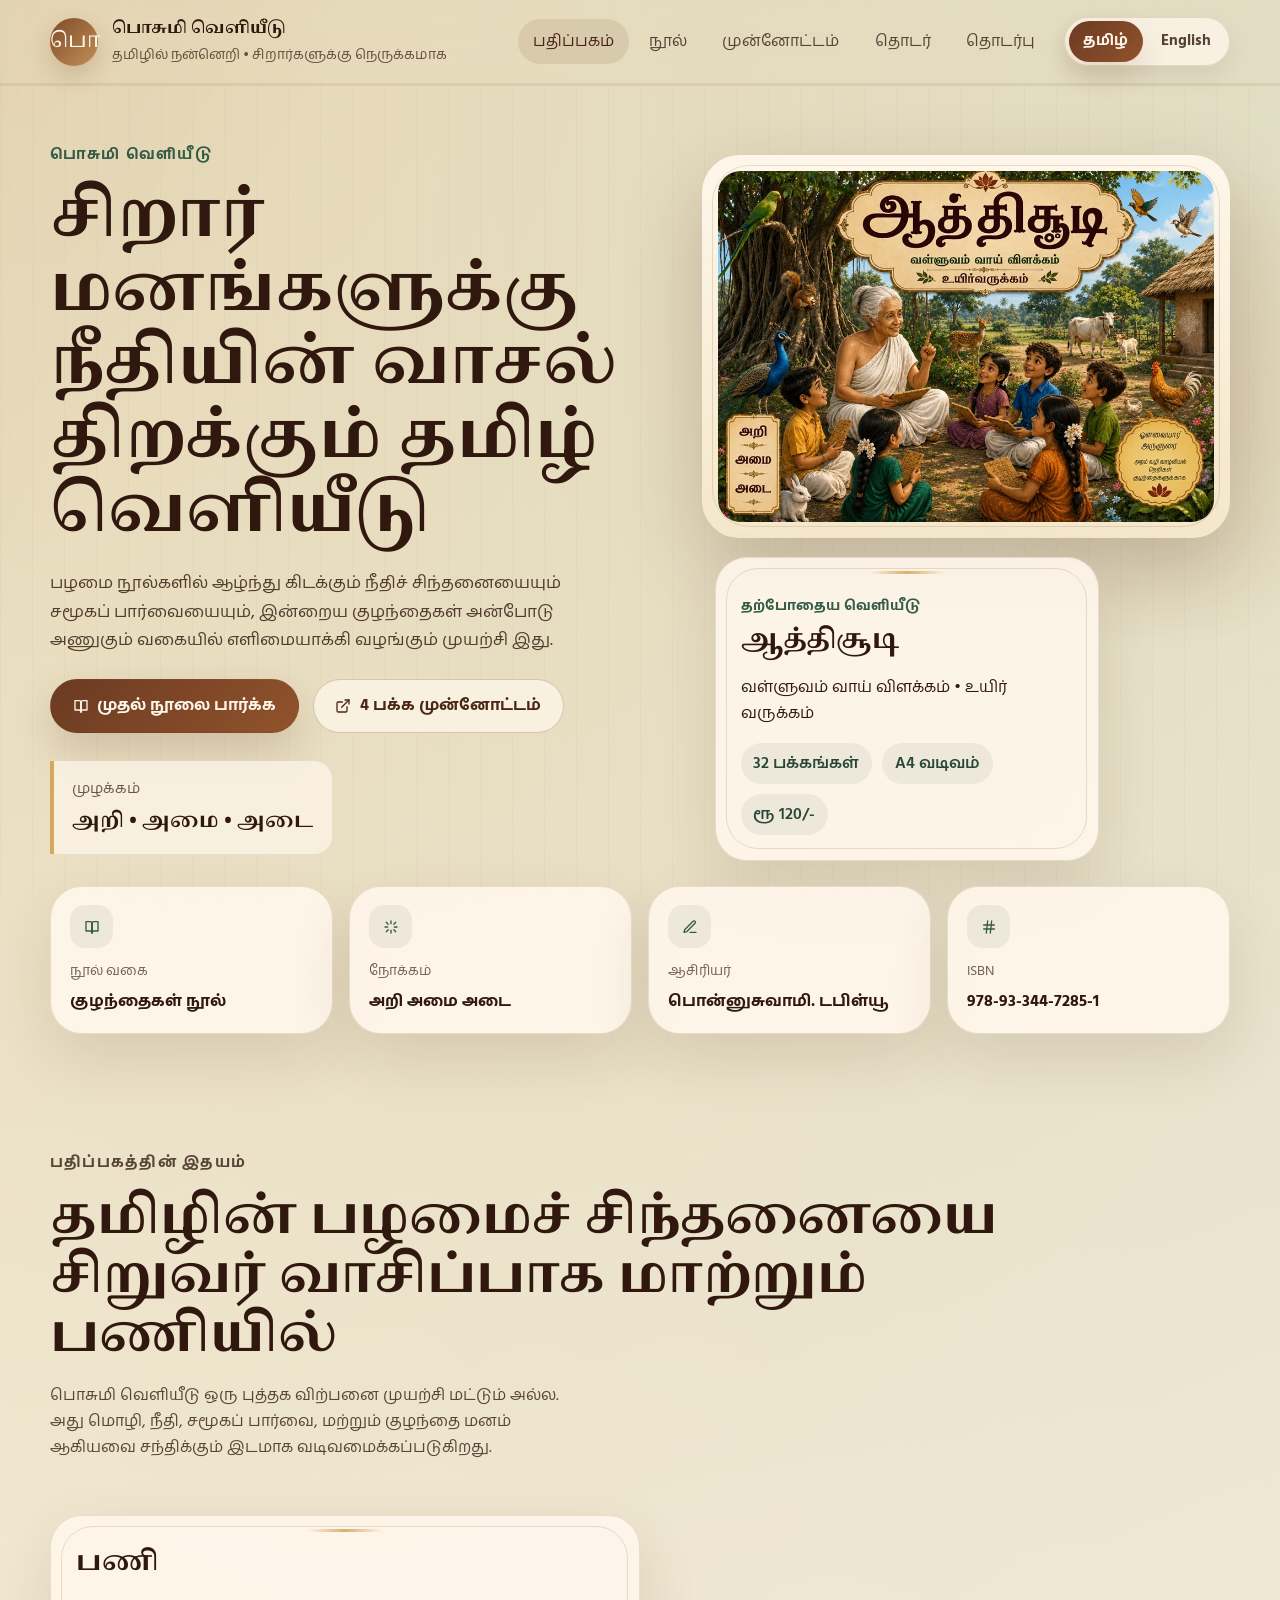
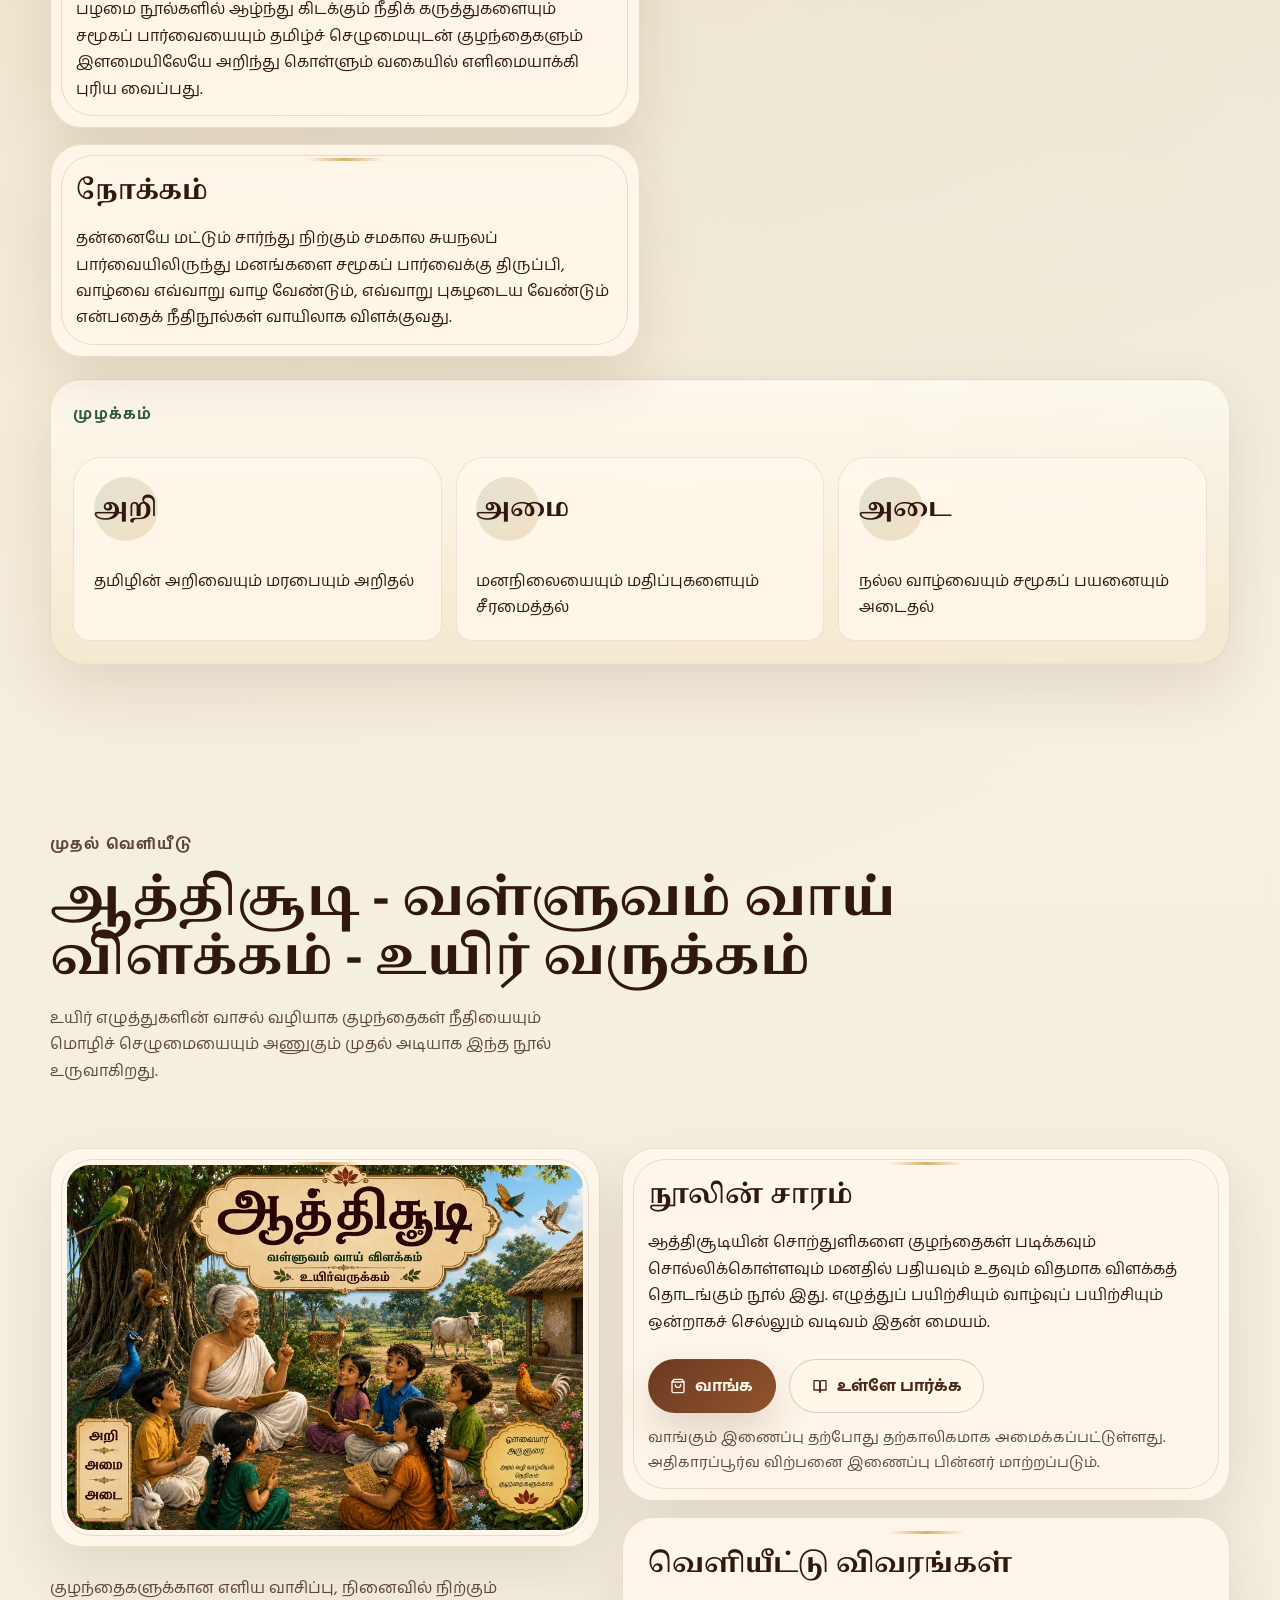
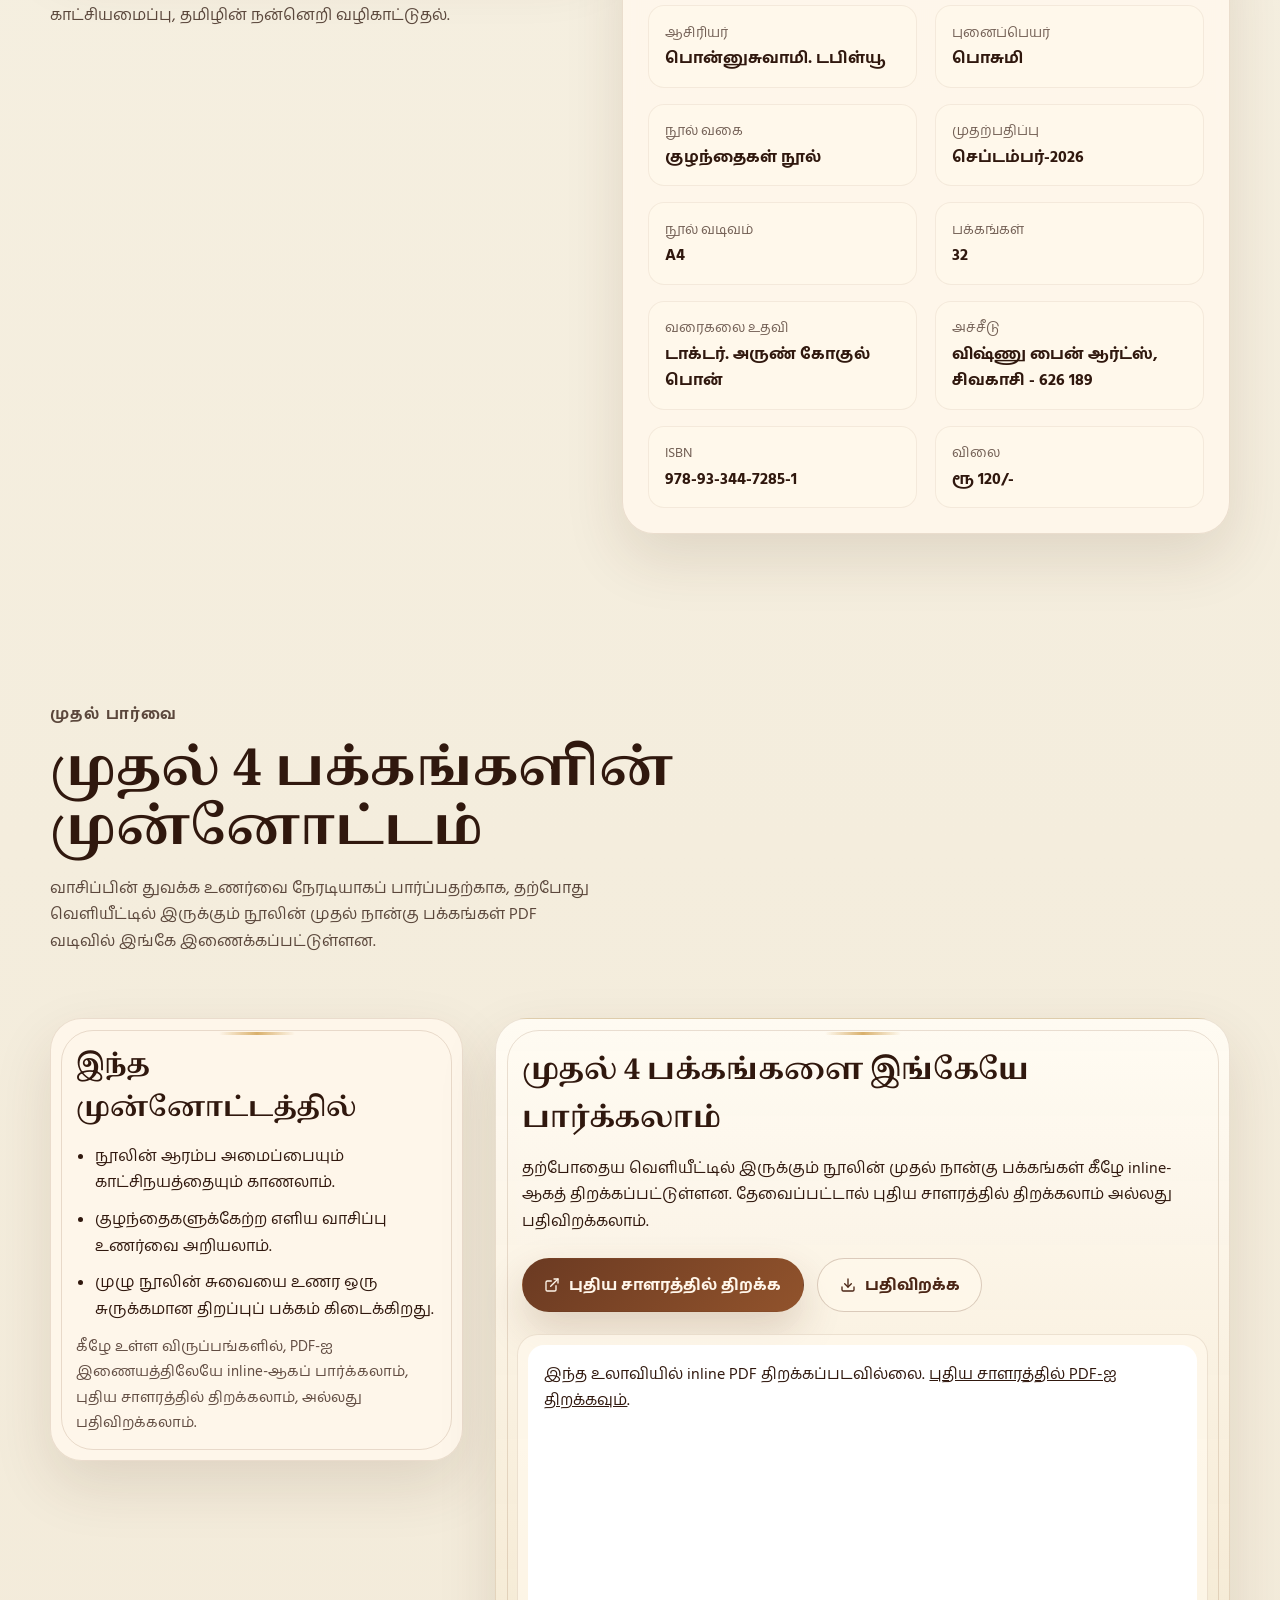
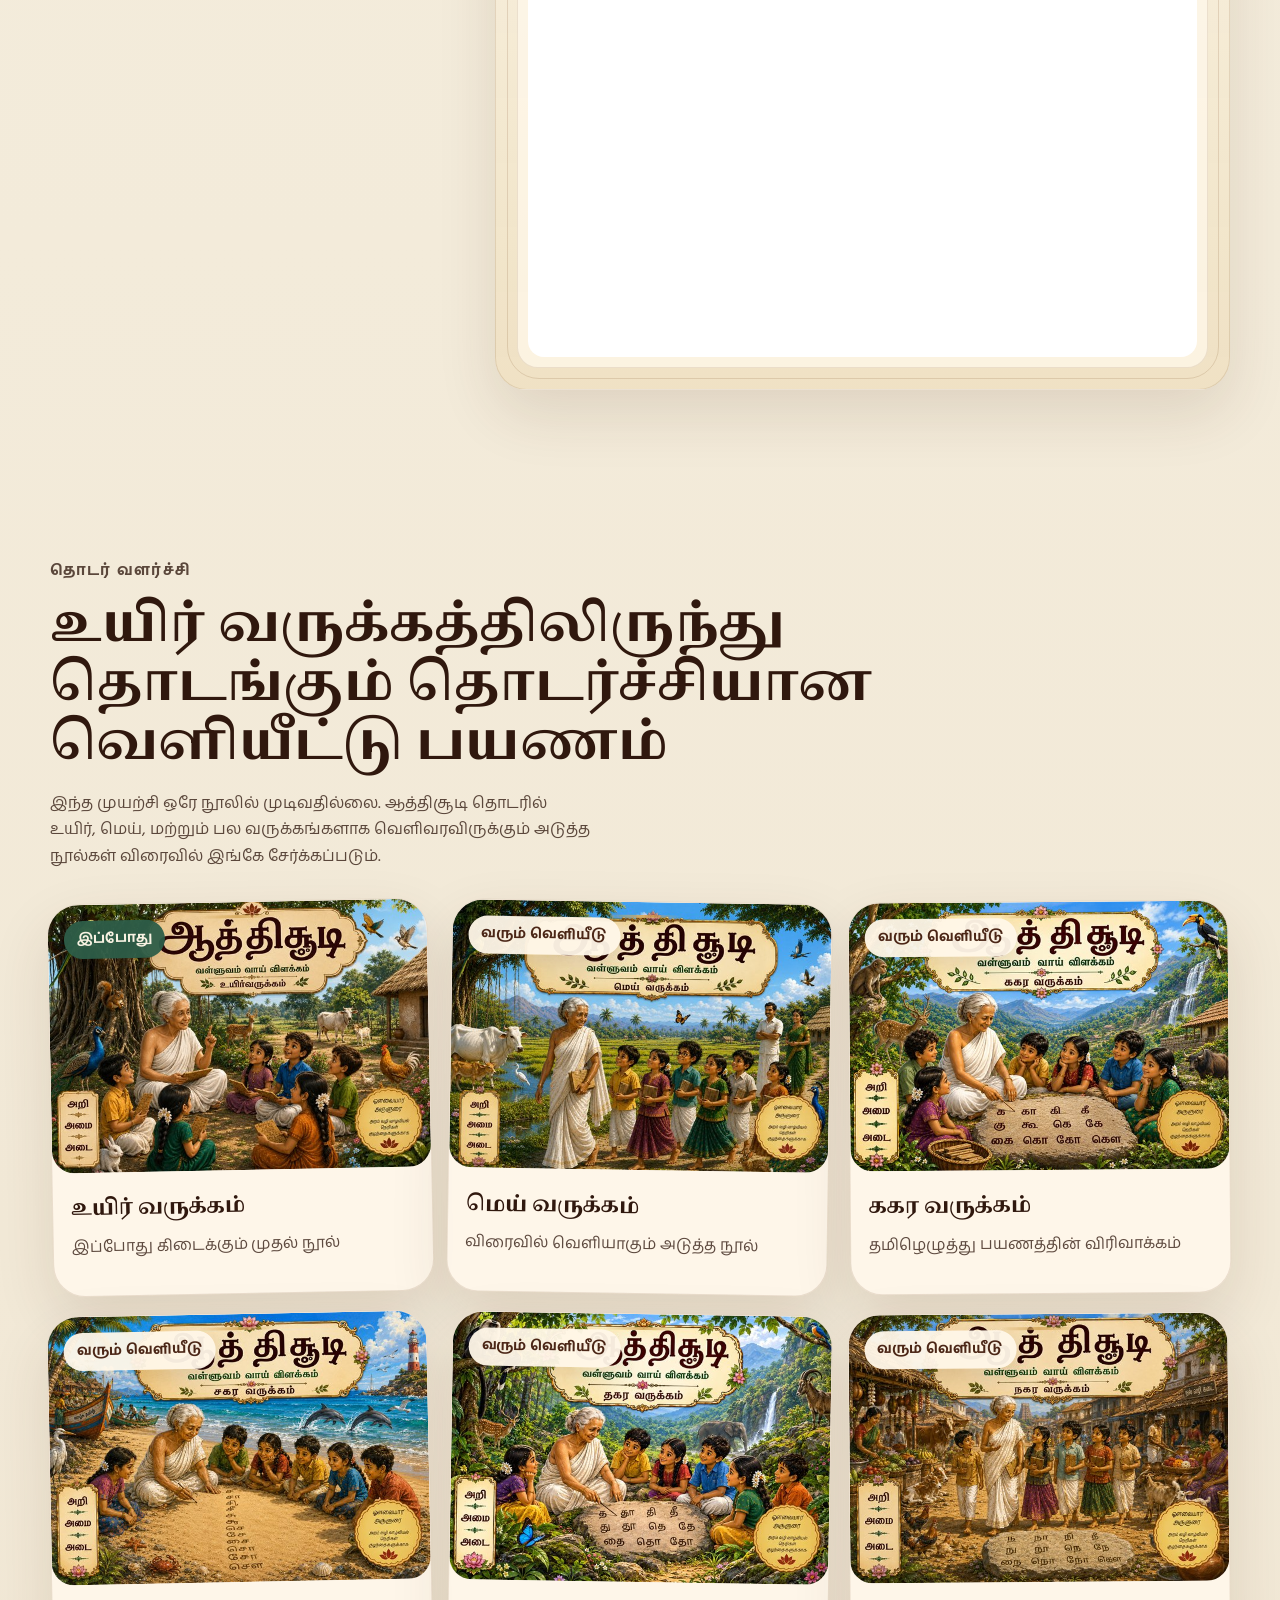
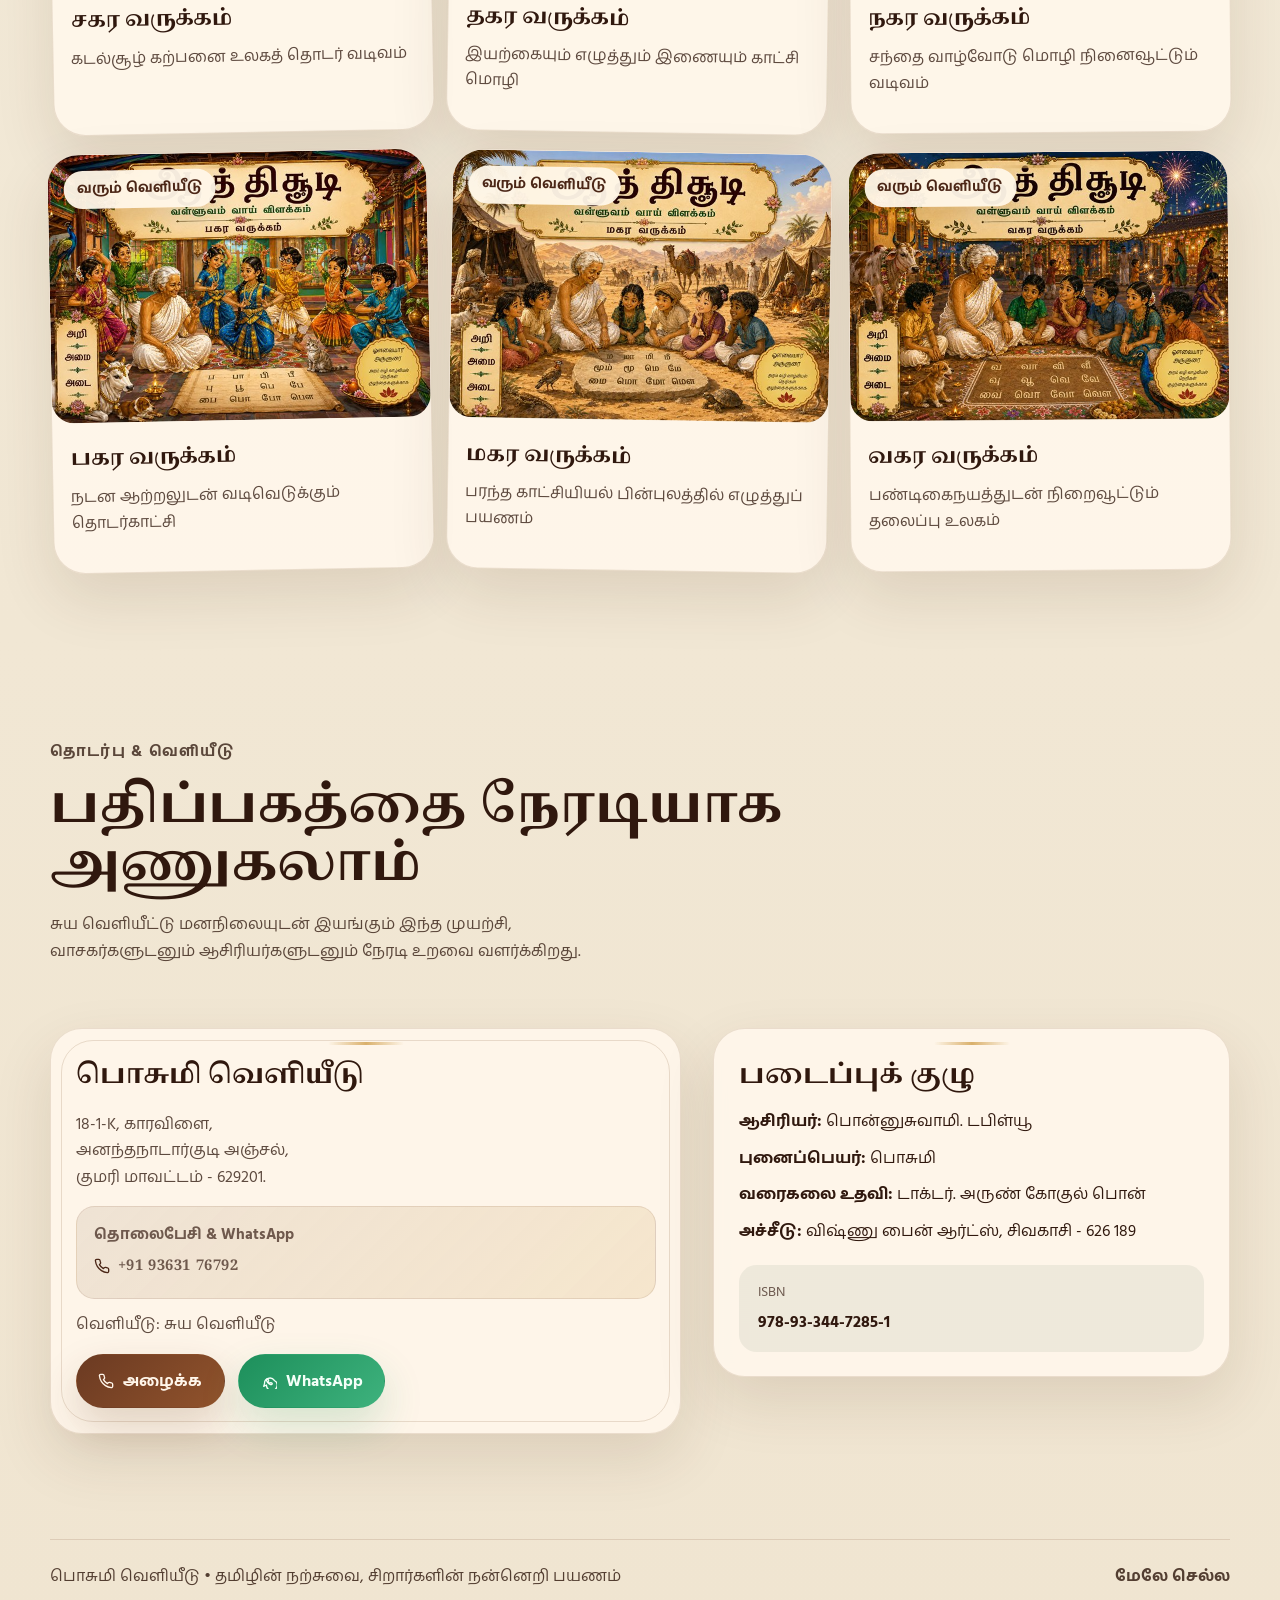
==== index.html @ c40f5d19 "Initial version" ====
<!doctype html>
<html lang="ta">
<head>
  <meta charset="utf-8">
  <meta name="viewport" content="width=device-width, initial-scale=1">
  <title>பொசுமி வெளியீடு | ஆத்திசூடி - வள்ளுவம் வாய் விளக்கம் - உயிர் வருக்கம்</title>
  <meta name="description" content="பொசுமி வெளியீட்டின் முதல் வெளியீடான ஆத்திசூடி - வள்ளுவம் வாய் விளக்கம் - உயிர் வருக்கத்தை அறிமுகப்படுத்தும் தமிழ் இணையத் தளம். குழந்தைகளுக்கான நீதிச் சிந்தனை, முன்னோட்ட PDF, மற்றும் வரவிருக்கும் தொடர்தலைப்புகள் இங்கே." />
  <meta name="keywords" content="பொசுமி வெளியீடு, Posumi Veliyeedu, ஆத்திசூடி, Aathichudi, தமிழ் புத்தகம், குழந்தைகள் நூல், உயிர் வருக்கம், வள்ளுவம் வாய் விளக்கம்" />
  <meta name="author" content="Posumi Veliyeedu" />
  <meta name="robots" content="index, follow, max-image-preview:large, max-snippet:-1, max-video-preview:-1" />
  <meta name="theme-color" content="#6b3a22" />
  <meta name="format-detection" content="telephone=no" />
  <link rel="canonical" href="https://posumiveliyeedu.com/" />
  <link rel="alternate" hreflang="ta-IN" href="https://posumiveliyeedu.com/" />
  <link rel="alternate" hreflang="en-IN" href="https://posumiveliyeedu.com/en.html" />
  <link rel="alternate" hreflang="x-default" href="https://posumiveliyeedu.com/" />
  <link rel="preconnect" href="https://fonts.googleapis.com">
  <link rel="preconnect" href="https://fonts.gstatic.com" crossorigin>
  <link href="https://fonts.googleapis.com/css2?family=Hind+Madurai:wght@400;500;600;700&family=Noto+Serif+Tamil:wght@500;600;700&display=swap" rel="stylesheet">
  <link rel="icon" type="image/png" sizes="256x256" href="assets/generated/favicon.png">
  <link rel="apple-touch-icon" href="assets/generated/favicon.png">
  <link rel="manifest" href="manifest.webmanifest">
  <meta property="og:locale" content="ta_IN">
  <meta property="og:type" content="website">
  <meta property="og:site_name" content="பொசுமி வெளியீடு">
  <meta property="og:locale:alternate" content="en_IN">
  <meta property="og:title" content="பொசுமி வெளியீடு | ஆத்திசூடி - வள்ளுவம் வாய் விளக்கம் - உயிர் வருக்கம்">
  <meta property="og:description" content="சிறார் மனங்களுக்கு நீதியின் வாசல் திறக்கும் தமிழ் வெளியீடு. முதல் வெளியீடு: ஆத்திசூடி - வள்ளுவம் வாய் விளக்கம் - உயிர் வருக்கம்.">
  <meta property="og:url" content="https://posumiveliyeedu.com/">
  <meta property="og:image" content="https://posumiveliyeedu.com/assets/generated/social-card.jpg">
  <meta property="og:image:type" content="image/jpeg">
  <meta property="og:image:width" content="1200">
  <meta property="og:image:height" content="630">
  <meta property="og:image:alt" content="ஆத்திசூடி வள்ளுவம் வாய் விளக்கம் உயிர் வருக்கம் அட்டைப்படம்">
  <meta name="twitter:card" content="summary_large_image">
  <meta name="twitter:title" content="பொசுமி வெளியீடு | ஆத்திசூடி - வள்ளுவம் வாய் விளக்கம் - உயிர் வருக்கம்">
  <meta name="twitter:description" content="பொசுமி வெளியீட்டின் முதல் வெளியீடு, முன்னோட்ட PDF, மற்றும் வரவிருக்கும் தொடர்தலைப்புகள்.">
  <meta name="twitter:image" content="https://posumiveliyeedu.com/assets/generated/social-card.jpg">
  <meta name="twitter:image:alt" content="ஆத்திசூடி வள்ளுவம் வாய் விளக்கம் உயிர் வருக்கம் அட்டைப்படம்">
  <script type="application/ld+json">
    {
      "@context": "https://schema.org",
      "@graph": [
        {
          "@type": "WebSite",
          "@id": "https://posumiveliyeedu.com/#website",
          "url": "https://posumiveliyeedu.com/",
          "name": "பொசுமி வெளியீடு",
          "alternateName": "Posumi Veliyeedu",
          "inLanguage": "ta-IN",
          "description": "சிறார் மனங்களுக்கு நீதியின் வாசல் திறக்கும் தமிழ் வெளியீடு."
        },
        {
          "@type": "Organization",
          "@id": "https://posumiveliyeedu.com/#org",
          "name": "பொசுமி வெளியீடு",
          "alternateName": "Posumi Veliyeedu",
          "url": "https://posumiveliyeedu.com/",
          "logo": "https://posumiveliyeedu.com/assets/generated/favicon.png",
          "slogan": "அறி அமை அடை",
          "description": "பழமை நூல்களின் நீதிச் சிந்தனையையும் சமூகப் பார்வையையும் குழந்தைகளுக்கு எளிமையாகவும் அழகாகவும் கொண்டு சேர்க்கும் சுய வெளியீட்டு பதிப்பகம்.",
          "telephone": "+91-9363176792",
          "address": {
            "@type": "PostalAddress",
            "streetAddress": "18-1-K, காரவிளை, அனந்தநாடார்குடி அஞ்சல்",
            "addressLocality": "குமரி மாவட்டம்",
            "postalCode": "629201",
            "addressCountry": "IN"
          },
          "contactPoint": {
            "@type": "ContactPoint",
            "contactType": "customer support",
            "telephone": "+91-9363176792",
            "areaServed": "IN",
            "availableLanguage": ["ta", "en"]
          }
        },
        {
          "@type": "Book",
          "@id": "https://posumiveliyeedu.com/#book-aathichudi-uyir",
          "url": "https://posumiveliyeedu.com/#featured",
          "name": "ஆத்திசூடி - வள்ளுவம் வாய் விளக்கம் - உயிர் வருக்கம்",
          "alternateName": "Aathichudi - Valluvam Vai Vilakkam - Uyir Varukkam",
          "inLanguage": "ta-IN",
          "genre": "Children's literature",
          "bookFormat": "https://schema.org/Paperback",
          "numberOfPages": 32,
          "isbn": "978-93-344-7285-1",
          "datePublished": "2026-09",
          "isAccessibleForFree": false,
          "description": "ஆத்திசூடியின் உயிர் வருக்கத்தை குழந்தைகள் எளிதில் படித்து புரிந்து கொள்ளும் வகையில் வள்ளுவம் வாய் விளக்கமாக வடிவமைக்கப்பட்ட தமிழ் குழந்தைகள் நூல்.",
          "image": "https://posumiveliyeedu.com/assets/generated/featured-book.jpg",
          "offers": {
            "@type": "Offer",
            "priceCurrency": "INR",
            "price": "120",
            "availability": "https://schema.org/InStock",
            "url": "https://example.com/posumiveliyeedu-buy"
          },
          "author": {
            "@type": "Person",
            "name": "Ponnuswamy W",
            "alternateName": "Posumi"
          },
          "illustrator": {
            "@type": "Person",
            "name": "Dr. Arun Gokul Pon"
          },
          "publisher": {
            "@id": "https://posumiveliyeedu.com/#org"
          }
        }
      ]
    }
  </script>
  <link rel="stylesheet" href="styles.css">
  <script src="script.js" defer></script>
</head>
<body>
  <a class="skip-link" href="#main-content">உள்ளடக்கத்திற்குச் செல்ல</a>
  <svg class="icon-sprite" aria-hidden="true" focusable="false">
    <symbol id="icon-book-open" viewBox="0 0 24 24">
      <path d="M12 7v14"></path>
      <path d="M3 18h6a3 3 0 0 1 3 3V7a3 3 0 0 0-3-3H3z"></path>
      <path d="M21 18h-6a3 3 0 0 0-3 3V7a3 3 0 0 1 3-3h6z"></path>
    </symbol>
    <symbol id="icon-external-link" viewBox="0 0 24 24">
      <path d="M15 3h6v6"></path>
      <path d="M10 14 21 3"></path>
      <path d="M18 13v6a2 2 0 0 1-2 2H5a2 2 0 0 1-2-2V8a2 2 0 0 1 2-2h6"></path>
    </symbol>
    <symbol id="icon-download" viewBox="0 0 24 24">
      <path d="M21 15v4a2 2 0 0 1-2 2H5a2 2 0 0 1-2-2v-4"></path>
      <path d="m7 10 5 5 5-5"></path>
      <path d="M12 15V3"></path>
    </symbol>
    <symbol id="icon-phone" viewBox="0 0 24 24">
      <path d="M22 16.92v3a2 2 0 0 1-2.18 2 19.86 19.86 0 0 1-8.63-3.07 19.5 19.5 0 0 1-6-6A19.86 19.86 0 0 1 2.12 4.18 2 2 0 0 1 4.11 2h3a2 2 0 0 1 2 1.72 12.84 12.84 0 0 0 .7 2.81 2 2 0 0 1-.45 2.11L8.09 9.91a16 16 0 0 0 6 6l1.27-1.27a2 2 0 0 1 2.11-.45 12.84 12.84 0 0 0 2.81.7A2 2 0 0 1 22 16.92z"></path>
    </symbol>
    <symbol id="icon-whatsapp" viewBox="0 0 24 24">
      <path d="M20 11.2A8 8 0 1 1 8.2 18L4 20l1.3-4A8 8 0 0 1 20 11.2Z"></path>
      <path d="M9.9 9.2h.2a.7.7 0 0 1 .6.4l.7 1.6a.8.8 0 0 1-.1.8l-.4.5a.7.7 0 0 0-.1.7c.5.8 1.2 1.5 2 2a.7.7 0 0 0 .7-.1l.5-.4a.8.8 0 0 1 .8-.1l1.6.7a.7.7 0 0 1 .4.6v.2c0 .5-.2.9-.6 1.1-.6.3-1.3.3-2 .1-1.3-.4-2.5-1.1-3.6-2.2-1.1-1.1-1.8-2.3-2.2-3.6-.2-.7-.2-1.4.1-2 .2-.4.6-.6 1.1-.6Z"></path>
    </symbol>
    <symbol id="icon-shopping-bag" viewBox="0 0 24 24">
      <path d="M6 2 3 6v14a2 2 0 0 0 2 2h14a2 2 0 0 0 2-2V6l-3-4Z"></path>
      <path d="M3 6h18"></path>
      <path d="M16 10a4 4 0 0 1-8 0"></path>
    </symbol>
    <symbol id="icon-sparkles" viewBox="0 0 24 24">
      <path d="M12 3v4"></path>
      <path d="M12 17v4"></path>
      <path d="M4.93 4.93 7.76 7.76"></path>
      <path d="M16.24 16.24 19.07 19.07"></path>
      <path d="M3 12h4"></path>
      <path d="M17 12h4"></path>
      <path d="m4.93 19.07 2.83-2.83"></path>
      <path d="m16.24 7.76 2.83-2.83"></path>
    </symbol>
    <symbol id="icon-pen" viewBox="0 0 24 24">
      <path d="M12 20h9"></path>
      <path d="M16.5 3.5a2.12 2.12 0 1 1 3 3L7 19l-4 1 1-4Z"></path>
    </symbol>
    <symbol id="icon-hash" viewBox="0 0 24 24">
      <path d="M4 9h16"></path>
      <path d="M4 15h16"></path>
      <path d="M10 3 8 21"></path>
      <path d="M16 3l-2 18"></path>
    </symbol>
  </svg>
  <div class="page-shell">
    <header class="site-header" id="home">
      <div class="topbar">
        <div class="container topbar-row">
          <a class="brand" href="#home" aria-label="பொசுமி வெளியீடு முதற்பக்கம்">
            <span class="brand-mark">பொ</span>
            <span class="brand-text">
              <strong>பொசுமி வெளியீடு</strong>
              <small>தமிழில் நன்னெறி • சிறார்களுக்கு நெருக்கமாக</small>
            </span>
          </a>
          <div class="topbar-links">
            <nav class="site-nav" id="site-nav" aria-label="முதன்மை வழிசெலுத்தல்" data-nav>
              <a href="#mission">பதிப்பகம்</a>
              <a href="#featured">நூல்</a>
              <a href="#preview">முன்னோட்டம்</a>
              <a href="#series">தொடர்</a>
              <a href="#contact">தொடர்பு</a>
            </nav>
            <div class="language-switch" aria-label="மொழி தேர்வு">
              <a class="language-pill is-current" href="index.html" lang="ta" aria-current="page">தமிழ்</a>
              <a class="language-pill" href="en.html" lang="en">English</a>
            </div>
          </div>
          <button class="nav-toggle" type="button" aria-controls="site-nav" aria-expanded="false" data-nav-toggle>
            <span></span>
            <span></span>
            <span></span>
            <span class="sr-only">மெனு</span>
          </button>
        </div>
        <div class="scroll-progress" aria-hidden="true">
          <span data-scroll-progress></span>
        </div>
      </div>

      <section class="hero">
        <div class="container hero-grid">
          <div class="hero-copy reveal">
            <p class="eyebrow">பொசுமி வெளியீடு</p>
            <h1>சிறார் மனங்களுக்கு நீதியின் வாசல் திறக்கும் தமிழ் வெளியீடு</h1>
            <p class="lead">பழமை நூல்களில் ஆழ்ந்து கிடக்கும் நீதிச் சிந்தனையையும் சமூகப் பார்வையையும், இன்றைய குழந்தைகள் அன்போடு அணுகும் வகையில் எளிமையாக்கி வழங்கும் முயற்சி இது.</p>
            <div class="hero-actions">
              <a class="button button-primary" href="#featured"><svg class="ui-icon" aria-hidden="true"><use href="#icon-book-open"></use></svg><span>முதல் நூலை பார்க்க</span></a>
              <a class="button button-secondary" href="Book/Aathichudi_Intro.pdf" target="_blank" rel="noopener"><svg class="ui-icon" aria-hidden="true"><use href="#icon-external-link"></use></svg><span>4 பக்க முன்னோட்டம்</span></a>
            </div>
            <div class="hero-note">
              <span>முழக்கம்</span>
              <strong>அறி • அமை • அடை</strong>
            </div>
          </div>

          <div class="hero-visual reveal">
            <figure class="cover-frame">
              <img src="assets/generated/featured-book.jpg" alt="ஆத்திசூடி வள்ளுவம் வாய் விளக்கம் உயிர் வருக்கம் அட்டைப்படம்" width="900" height="637" fetchpriority="high">
            </figure>
            <aside class="hero-meta ornament-card">
              <p class="mini-label">தற்போதைய வெளியீடு</p>
              <h2>ஆத்திசூடி</h2>
              <p>வள்ளுவம் வாய் விளக்கம் • உயிர் வருக்கம்</p>
              <ul class="hero-facts" aria-label="நூல் சுருக்கம்">
                <li>32 பக்கங்கள்</li>
                <li>A4 வடிவம்</li>
                <li>ரூ 120/-</li>
              </ul>
            </aside>
          </div>
        </div>

        <div class="container stats-strip reveal" aria-label="முக்கிய தகவல்கள்">
          <article class="stat-card">
            <div class="stat-card-icon"><svg class="ui-icon" aria-hidden="true"><use href="#icon-book-open"></use></svg></div>
            <span>நூல் வகை</span>
            <strong>குழந்தைகள் நூல்</strong>
          </article>
          <article class="stat-card">
            <div class="stat-card-icon"><svg class="ui-icon" aria-hidden="true"><use href="#icon-sparkles"></use></svg></div>
            <span>நோக்கம்</span>
            <strong>அறி அமை அடை</strong>
          </article>
          <article class="stat-card">
            <div class="stat-card-icon"><svg class="ui-icon" aria-hidden="true"><use href="#icon-pen"></use></svg></div>
            <span>ஆசிரியர்</span>
            <strong>பொன்னுசுவாமி. டபிள்யூ</strong>
          </article>
          <article class="stat-card">
            <div class="stat-card-icon"><svg class="ui-icon" aria-hidden="true"><use href="#icon-hash"></use></svg></div>
            <span>ISBN</span>
            <strong>978-93-344-7285-1</strong>
          </article>
        </div>
      </section>
    </header>

    <main id="main-content">
      <section class="section section-mission" id="mission">
        <div class="container mission-layout">
          <div class="section-heading reveal">
            <p class="eyebrow">பதிப்பகத்தின் இதயம்</p>
            <h2>தமிழின் பழமைச் சிந்தனையை சிறுவர் வாசிப்பாக மாற்றும் பணியில்</h2>
            <p>பொசுமி வெளியீடு ஒரு புத்தக விற்பனை முயற்சி மட்டும் அல்ல. அது மொழி, நீதி, சமூகப் பார்வை, மற்றும் குழந்தை மனம் ஆகியவை சந்திக்கும் இடமாக வடிவமைக்கப்படுகிறது.</p>
          </div>

          <div class="mission-stack">
            <article class="ornament-card reveal">
              <h3>பணி</h3>
              <p>பழமை நூல்களில் ஆழ்ந்து கிடக்கும் நீதிக் கருத்துகளையும் சமூகப் பார்வையையும் தமிழ்ச் செழுமையுடன் குழந்தைகளும் இளமையிலேயே அறிந்து கொள்ளும் வகையில் எளிமையாக்கி புரிய வைப்பது.</p>
            </article>
            <article class="ornament-card reveal">
              <h3>நோக்கம்</h3>
              <p>தன்னையே மட்டும் சார்ந்து நிற்கும் சமகால சுயநலப் பார்வையிலிருந்து மனங்களை சமூகப் பார்வைக்கு திருப்பி, வாழ்வை எவ்வாறு வாழ வேண்டும், எவ்வாறு புகழடைய வேண்டும் என்பதைக் நீதிநூல்கள் வாயிலாக விளக்குவது.</p>
            </article>
          </div>

          <aside class="motto-panel reveal" aria-label="முழக்கத்தின் விளக்கம்">
            <p class="eyebrow">முழக்கம்</p>
            <div class="motto-steps">
              <article class="motto-step">
                <strong>அறி</strong>
                <p>தமிழின் அறிவையும் மரபையும் அறிதல்</p>
              </article>
              <article class="motto-step">
                <strong>அமை</strong>
                <p>மனநிலையையும் மதிப்புகளையும் சீரமைத்தல்</p>
              </article>
              <article class="motto-step">
                <strong>அடை</strong>
                <p>நல்ல வாழ்வையும் சமூகப் பயனையும் அடைதல்</p>
              </article>
            </div>
          </aside>
        </div>
      </section>

      <section class="section section-featured" id="featured">
        <div class="container featured-layout">
          <div class="section-heading reveal">
            <p class="eyebrow">முதல் வெளியீடு</p>
            <h2>ஆத்திசூடி - வள்ளுவம் வாய் விளக்கம் - உயிர் வருக்கம்</h2>
            <p>உயிர் எழுத்துகளின் வாசல் வழியாக குழந்தைகள் நீதியையும் மொழிச் செழுமையையும் அணுகும் முதல் அடியாக இந்த நூல் உருவாகிறது.</p>
          </div>

          <div class="featured-grid">
            <article class="book-showcase reveal">
              <div class="book-image-shell">
                <img src="assets/generated/featured-book.jpg" alt="ஆத்திசூடி உயிர் வருக்கம் அட்டைப்படம்" width="900" height="637" loading="eager">
              </div>
              <p class="caption">குழந்தைகளுக்கான எளிய வாசிப்பு, நினைவில் நிற்கும் காட்சியமைப்பு, தமிழின் நன்னெறி வழிகாட்டுதல்.</p>
            </article>

            <div class="featured-copy">
              <article class="ornament-card reveal">
                <h3>நூலின் சாரம்</h3>
                <p>ஆத்திசூடியின் சொற்துளிகளை குழந்தைகள் படிக்கவும் சொல்லிக்கொள்ளவும் மனதில் பதியவும் உதவும் விதமாக விளக்கத் தொடங்கும் நூல் இது. எழுத்துப் பயிற்சியும் வாழ்வுப் பயிற்சியும் ஒன்றாகச் செல்லும் வடிவம் இதன் மையம்.</p>
                <div class="action-row">
                  <a class="button button-primary" href="https://example.com/posumiveliyeedu-buy" target="_blank" rel="noopener" aria-label="வாங்கும் தற்காலிக இணைப்பு"><svg class="ui-icon" aria-hidden="true"><use href="#icon-shopping-bag"></use></svg><span>வாங்க</span></a>
                  <a class="button button-secondary" href="#preview"><svg class="ui-icon" aria-hidden="true"><use href="#icon-book-open"></use></svg><span>உள்ளே பார்க்க</span></a>
                </div>
                <p class="small-note">வாங்கும் இணைப்பு தற்போது தற்காலிகமாக அமைக்கப்பட்டுள்ளது. அதிகாரப்பூர்வ விற்பனை இணைப்பு பின்னர் மாற்றப்படும்.</p>
              </article>

              <article class="details-card reveal">
                <h3>வெளியீட்டு விவரங்கள்</h3>
                <dl class="detail-grid">
                  <div>
                    <dt>ஆசிரியர்</dt>
                    <dd>பொன்னுசுவாமி. டபிள்யூ</dd>
                  </div>
                  <div>
                    <dt>புனைப்பெயர்</dt>
                    <dd>பொசுமி</dd>
                  </div>
                  <div>
                    <dt>நூல் வகை</dt>
                    <dd>குழந்தைகள் நூல்</dd>
                  </div>
                  <div>
                    <dt>முதற்பதிப்பு</dt>
                    <dd>செப்டம்பர்-2026</dd>
                  </div>
                  <div>
                    <dt>நூல் வடிவம்</dt>
                    <dd>A4</dd>
                  </div>
                  <div>
                    <dt>பக்கங்கள்</dt>
                    <dd>32</dd>
                  </div>
                  <div>
                    <dt>வரைகலை உதவி</dt>
                    <dd>டாக்டர். அருண் கோகுல் பொன்</dd>
                  </div>
                  <div>
                    <dt>அச்சீடு</dt>
                    <dd>விஷ்ணு பைன் ஆர்ட்ஸ், சிவகாசி - 626 189</dd>
                  </div>
                  <div>
                    <dt>ISBN</dt>
                    <dd>978-93-344-7285-1</dd>
                  </div>
                  <div>
                    <dt>விலை</dt>
                    <dd>ரூ 120/-</dd>
                  </div>
                </dl>
              </article>
            </div>
          </div>
        </div>
      </section>

      <section class="section section-preview" id="preview">
        <div class="container preview-layout">
          <div class="section-heading reveal">
            <p class="eyebrow">முதல் பார்வை</p>
            <h2>முதல் 4 பக்கங்களின் முன்னோட்டம்</h2>
            <p>வாசிப்பின் துவக்க உணர்வை நேரடியாகப் பார்ப்பதற்காக, தற்போது வெளியீட்டில் இருக்கும் நூலின் முதல் நான்கு பக்கங்கள் PDF வடிவில் இங்கே இணைக்கப்பட்டுள்ளன.</p>
          </div>

          <article class="ornament-card preview-copy reveal">
            <h3>இந்த முன்னோட்டத்தில்</h3>
            <ul class="preview-list">
              <li>நூலின் ஆரம்ப அமைப்பையும் காட்சிநயத்தையும் காணலாம்.</li>
              <li>குழந்தைகளுக்கேற்ற எளிய வாசிப்பு உணர்வை அறியலாம்.</li>
              <li>முழு நூலின் சுவையை உணர ஒரு சுருக்கமான திறப்புப் பக்கம் கிடைக்கிறது.</li>
            </ul>
            <p class="preview-note">கீழே உள்ள விருப்பங்களில், PDF-ஐ இணையத்திலேயே inline-ஆகப் பார்க்கலாம், புதிய சாளரத்தில் திறக்கலாம், அல்லது பதிவிறக்கலாம்.</p>
          </article>

          <div class="preview-frame reveal" aria-label="ஆத்திசூடி முதல் நான்கு பக்கங்களின் PDF முன்னோட்டம்">
            <article class="preview-poster">
              <div class="preview-poster-body">
                <h3>முதல் 4 பக்கங்களை இங்கேயே பார்க்கலாம்</h3>
                <p>தற்போதைய வெளியீட்டில் இருக்கும் நூலின் முதல் நான்கு பக்கங்கள் கீழே inline-ஆகத் திறக்கப்பட்டுள்ளன. தேவைப்பட்டால் புதிய சாளரத்தில் திறக்கலாம் அல்லது பதிவிறக்கலாம்.</p>
                <div class="action-row">
                  <a class="button button-primary" href="Book/Aathichudi_Intro.pdf" target="_blank" rel="noopener"><svg class="ui-icon" aria-hidden="true"><use href="#icon-external-link"></use></svg><span>புதிய சாளரத்தில் திறக்க</span></a>
                  <a class="button button-secondary" href="Book/Aathichudi_Intro.pdf" download><svg class="ui-icon" aria-hidden="true"><use href="#icon-download"></use></svg><span>பதிவிறக்க</span></a>
                </div>
              </div>
              <div class="pdf-embed-shell">
                <object data="Book/Aathichudi_Intro.pdf#toolbar=0&navpanes=0&scrollbar=1&view=FitH" type="application/pdf" aria-label="ஆத்திசூடி முன்னோட்ட PDF inline viewer">
                  <p>இந்த உலாவியில் inline PDF திறக்கப்படவில்லை. <a href="Book/Aathichudi_Intro.pdf" target="_blank" rel="noopener">புதிய சாளரத்தில் PDF-ஐ திறக்கவும்</a>.</p>
                </object>
              </div>
            </article>
          </div>
        </div>
      </section>

      <section class="section section-series" id="series">
        <div class="container">
          <div class="section-heading reveal">
            <p class="eyebrow">தொடர் வளர்ச்சி</p>
            <h2>உயிர் வருக்கத்திலிருந்து தொடங்கும் தொடர்ச்சியான வெளியீட்டு பயணம்</h2>
            <p>இந்த முயற்சி ஒரே நூலில் முடிவதில்லை. ஆத்திசூடி தொடரில் உயிர், மெய், மற்றும் பல வருக்கங்களாக வெளிவரவிருக்கும் அடுத்த நூல்கள் விரைவில் இங்கே சேர்க்கப்படும்.</p>
          </div>

          <div class="series-grid">
            <article class="series-card reveal">
              <span class="series-status current">இப்போது</span>
              <img src="assets/generated/series-0.jpg" alt="ஆத்திசூடி உயிர் வருக்கம் அட்டைப்படம்" width="640" height="453" decoding="async">
              <div class="series-body">
                <h3>உயிர் வருக்கம்</h3>
                <p>இப்போது கிடைக்கும் முதல் நூல்</p>
              </div>
            </article>
            <article class="series-card reveal">
              <span class="series-status">வரும் வெளியீடு</span>
              <img src="assets/generated/series-1.jpg" alt="ஆத்திசூடி மெய் வருக்கம் அட்டைப்படம்" width="640" height="453" decoding="async">
              <div class="series-body">
                <h3>மெய் வருக்கம்</h3>
                <p>விரைவில் வெளியாகும் அடுத்த நூல்</p>
              </div>
            </article>
            <article class="series-card reveal">
              <span class="series-status">வரும் வெளியீடு</span>
              <img src="assets/generated/series-2.jpg" alt="ஆத்திசூடி ககர வருக்கம் அட்டைப்படம்" width="640" height="453" decoding="async">
              <div class="series-body">
                <h3>ககர வருக்கம்</h3>
                <p>தமிழெழுத்து பயணத்தின் விரிவாக்கம்</p>
              </div>
            </article>
            <article class="series-card reveal">
              <span class="series-status">வரும் வெளியீடு</span>
              <img src="assets/generated/series-3.jpg" alt="ஆத்திசூடி சகர வருக்கம் அட்டைப்படம்" width="640" height="453" decoding="async">
              <div class="series-body">
                <h3>சகர வருக்கம்</h3>
                <p>கடல்சூழ் கற்பனை உலகத் தொடர் வடிவம்</p>
              </div>
            </article>
            <article class="series-card reveal">
              <span class="series-status">வரும் வெளியீடு</span>
              <img src="assets/generated/series-4.jpg" alt="ஆத்திசூடி தகர வருக்கம் அட்டைப்படம்" width="640" height="453" decoding="async">
              <div class="series-body">
                <h3>தகர வருக்கம்</h3>
                <p>இயற்கையும் எழுத்தும் இணையும் காட்சி மொழி</p>
              </div>
            </article>
            <article class="series-card reveal">
              <span class="series-status">வரும் வெளியீடு</span>
              <img src="assets/generated/series-5.jpg" alt="ஆத்திசூடி நகர வருக்கம் அட்டைப்படம்" width="640" height="453" decoding="async">
              <div class="series-body">
                <h3>நகர வருக்கம்</h3>
                <p>சந்தை வாழ்வோடு மொழி நினைவூட்டும் வடிவம்</p>
              </div>
            </article>
            <article class="series-card reveal">
              <span class="series-status">வரும் வெளியீடு</span>
              <img src="assets/generated/series-6.jpg" alt="ஆத்திசூடி பகர வருக்கம் அட்டைப்படம்" width="640" height="453" decoding="async">
              <div class="series-body">
                <h3>பகர வருக்கம்</h3>
                <p>நடன ஆற்றலுடன் வடிவெடுக்கும் தொடர்காட்சி</p>
              </div>
            </article>
            <article class="series-card reveal">
              <span class="series-status">வரும் வெளியீடு</span>
              <img src="assets/generated/series-7.jpg" alt="ஆத்திசூடி மகர வருக்கம் அட்டைப்படம்" width="640" height="453" decoding="async">
              <div class="series-body">
                <h3>மகர வருக்கம்</h3>
                <p>பரந்த காட்சியியல் பின்புலத்தில் எழுத்துப் பயணம்</p>
              </div>
            </article>
            <article class="series-card reveal">
              <span class="series-status">வரும் வெளியீடு</span>
              <img src="assets/generated/series-8.jpg" alt="ஆத்திசூடி வகர வருக்கம் அட்டைப்படம்" width="640" height="453" decoding="async">
              <div class="series-body">
                <h3>வகர வருக்கம்</h3>
                <p>பண்டிகைநயத்துடன் நிறைவூட்டும் தலைப்பு உலகம்</p>
              </div>
            </article>
          </div>
        </div>
      </section>

      <section class="section section-contact" id="contact">
        <div class="container contact-layout">
          <div class="section-heading reveal">
            <p class="eyebrow">தொடர்பு & வெளியீடு</p>
            <h2>பதிப்பகத்தை நேரடியாக அணுகலாம்</h2>
            <p>சுய வெளியீட்டு மனநிலையுடன் இயங்கும் இந்த முயற்சி, வாசகர்களுடனும் ஆசிரியர்களுடனும் நேரடி உறவை வளர்க்கிறது.</p>
          </div>

          <article class="ornament-card reveal">
            <h3>பொசுமி வெளியீடு</h3>
            <address>
              18-1-K, காரவிளை,<br>
              அனந்தநாடார்குடி அஞ்சல்,<br>
              குமரி மாவட்டம் - 629201.
            </address>
            <div class="contact-highlight">
              <span>தொலைபேசி & WhatsApp</span>
              <a class="phone-highlight" href="tel:+919363176792"><svg class="ui-icon" aria-hidden="true"><use href="#icon-phone"></use></svg><span>+91 93631 76792</span></a>
            </div>
            <p class="contact-line">வெளியீடு: சுய வெளியீடு</p>
            <div class="contact-actions">
              <a class="button button-primary" href="tel:+919363176792"><svg class="ui-icon" aria-hidden="true"><use href="#icon-phone"></use></svg><span>அழைக்க</span></a>
              <a class="button button-whatsapp" href="https://wa.me/919363176792" target="_blank" rel="noopener"><svg class="ui-icon" aria-hidden="true"><use href="#icon-whatsapp"></use></svg><span>WhatsApp</span></a>
            </div>
          </article>

          <article class="contact-card reveal">
            <h3>படைப்புக் குழு</h3>
            <p><strong>ஆசிரியர்:</strong> பொன்னுசுவாமி. டபிள்யூ</p>
            <p><strong>புனைப்பெயர்:</strong> பொசுமி</p>
            <p><strong>வரைகலை உதவி:</strong> டாக்டர். அருண் கோகுல் பொன்</p>
            <p><strong>அச்சீடு:</strong> விஷ்ணு பைன் ஆர்ட்ஸ், சிவகாசி - 626 189</p>
            <div class="seal">
              <span>ISBN</span>
              <strong>978-93-344-7285-1</strong>
            </div>
          </article>
        </div>
      </section>
    </main>

    <footer class="site-footer">
      <div class="container footer-row">
        <p>பொசுமி வெளியீடு • தமிழின் நற்சுவை, சிறார்களின் நன்னெறி பயணம்</p>
        <a href="#home">மேலே செல்ல</a>
      </div>
    </footer>
  </div>
</body>
</html>
---- styles.css ----
:root {
  --bg: #f5efe0;
  --bg-soft: #fbf7ed;
  --paper: rgba(255, 248, 236, 0.88);
  --paper-strong: rgba(255, 247, 231, 0.97);
  --line: rgba(103, 67, 35, 0.18);
  --brown-900: #30180e;
  --brown-800: #4b2616;
  --brown-700: #6b3a22;
  --brown-500: #96603c;
  --gold-400: #d5a85d;
  --gold-300: #e8c98a;
  --leaf-800: #284736;
  --leaf-700: #335b46;
  --leaf-500: #4b7a61;
  --terracotta: #b86b3f;
  --shadow-soft: 0 24px 60px rgba(77, 43, 20, 0.12);
  --shadow-strong: 0 30px 80px rgba(67, 33, 12, 0.22);
  --radius-xl: 32px;
  --radius-lg: 24px;
  --radius-md: 18px;
  --container: min(1180px, calc(100% - 2rem));
}

* {
  box-sizing: border-box;
}

html {
  scroll-behavior: smooth;
}

body {
  margin: 0;
  font-family: "Hind Madurai", sans-serif;
  color: var(--brown-900);
  background:
    radial-gradient(circle at top left, rgba(223, 193, 134, 0.45), transparent 32%),
    radial-gradient(circle at top right, rgba(117, 171, 144, 0.18), transparent 28%),
    linear-gradient(180deg, #f9f2e5 0%, #f5efe0 38%, #f0e5d1 100%);
  line-height: 1.65;
}

body::before {
  content: "";
  position: fixed;
  inset: 0;
  pointer-events: none;
  background:
    linear-gradient(120deg, rgba(106, 58, 34, 0.035), rgba(106, 58, 34, 0) 24%),
    repeating-linear-gradient(
      90deg,
      rgba(107, 58, 34, 0.028) 0,
      rgba(107, 58, 34, 0.028) 1px,
      transparent 1px,
      transparent 32px
    );
  opacity: 0.8;
}

img {
  display: block;
  max-width: 100%;
}

.cover-frame img,
.book-image-shell img,
.preview-poster img,
.series-card img {
  width: 100%;
  height: auto;
}

a {
  color: inherit;
  text-decoration: none;
}

button,
input,
textarea,
select {
  font: inherit;
}

.sr-only {
  position: absolute;
  width: 1px;
  height: 1px;
  padding: 0;
  margin: -1px;
  overflow: hidden;
  clip: rect(0, 0, 0, 0);
  white-space: nowrap;
  border: 0;
}

.skip-link {
  position: absolute;
  top: -3.5rem;
  left: 1rem;
  z-index: 99;
  padding: 0.75rem 1rem;
  border-radius: 999px;
  background: var(--brown-800);
  color: #fff;
}

.skip-link:focus {
  top: 1rem;
}

.icon-sprite {
  position: absolute;
  width: 0;
  height: 0;
  overflow: hidden;
}

.container {
  width: var(--container);
  margin: 0 auto;
}

.page-shell {
  position: relative;
  overflow: clip;
}

.site-header {
  position: relative;
}

.topbar {
  position: sticky;
  top: 0;
  z-index: 20;
  transition: background-color 180ms ease, box-shadow 180ms ease, border-color 180ms ease;
  backdrop-filter: blur(14px);
}

.scroll-progress {
  height: 3px;
  background: rgba(107, 58, 34, 0.08);
  overflow: hidden;
}

.scroll-progress span {
  display: block;
  width: 100%;
  height: 100%;
  transform: scaleX(0);
  transform-origin: left center;
  background: linear-gradient(90deg, var(--gold-400), var(--leaf-500), var(--brown-700));
}

.topbar.is-scrolled {
  background: rgba(250, 245, 233, 0.78);
  box-shadow: 0 14px 34px rgba(63, 33, 17, 0.1);
  border-bottom: 1px solid rgba(110, 69, 32, 0.08);
}

.topbar-row {
  display: flex;
  align-items: center;
  justify-content: space-between;
  gap: 1rem;
  padding: 1rem 0;
}

.topbar-links {
  display: flex;
  align-items: center;
  gap: 0.9rem;
  margin-left: auto;
}

.brand {
  display: inline-flex;
  align-items: center;
  gap: 0.85rem;
  min-width: 0;
}

.brand-mark {
  display: grid;
  place-items: center;
  width: 3rem;
  height: 3rem;
  border-radius: 50%;
  background: linear-gradient(135deg, #7f4b29, #c29057);
  color: #fff7e8;
  font-family: "Noto Serif Tamil", serif;
  font-size: 1.3rem;
  box-shadow: 0 10px 24px rgba(100, 55, 26, 0.2);
}

.brand-text {
  display: grid;
  gap: 0.1rem;
}

.brand-text strong {
  font-family: "Noto Serif Tamil", serif;
  font-size: 1rem;
}

.brand-text small {
  color: rgba(48, 24, 14, 0.72);
  font-size: 0.88rem;
}

.site-nav {
  display: flex;
  align-items: center;
  gap: 0.3rem;
}

.language-switch {
  display: inline-flex;
  align-items: center;
  gap: 0.25rem;
  padding: 0.22rem;
  border-radius: 999px;
  background: rgba(255, 248, 235, 0.76);
  border: 1px solid rgba(107, 58, 34, 0.14);
  box-shadow: 0 10px 24px rgba(77, 43, 20, 0.08);
}

.language-pill {
  padding: 0.5rem 0.9rem;
  border-radius: 999px;
  color: rgba(48, 24, 14, 0.82);
  font-size: 0.92rem;
  font-weight: 700;
  transition: background-color 180ms ease, color 180ms ease, box-shadow 180ms ease;
}

.language-pill:hover,
.language-pill:focus-visible {
  background: rgba(107, 58, 34, 0.08);
}

.language-pill.is-current {
  background: linear-gradient(135deg, var(--brown-700), #91532c);
  color: #fff6ea;
  box-shadow: 0 12px 30px rgba(87, 46, 19, 0.14);
}

.site-nav a {
  padding: 0.6rem 0.95rem;
  border-radius: 999px;
  color: rgba(48, 24, 14, 0.78);
  transition: background-color 180ms ease, color 180ms ease, transform 180ms ease;
}

.site-nav a:hover,
.site-nav a:focus-visible,
.site-nav a.is-active {
  background: rgba(107, 58, 34, 0.1);
  color: var(--brown-800);
}

.nav-toggle {
  display: none;
  width: 3rem;
  height: 3rem;
  padding: 0.75rem;
  border: 0;
  border-radius: 50%;
  background: rgba(107, 58, 34, 0.08);
  color: var(--brown-800);
  cursor: pointer;
}

.nav-toggle span {
  display: block;
  height: 2px;
  margin: 0.28rem 0;
  background: currentColor;
  border-radius: 999px;
  transition: transform 180ms ease, opacity 180ms ease;
}

.hero {
  position: relative;
  padding: 3.5rem 0 2rem;
}

.hero::before {
  content: "";
  position: absolute;
  inset: 6% -12% auto auto;
  width: 32rem;
  height: 32rem;
  border-radius: 50%;
  background: radial-gradient(circle, rgba(195, 145, 83, 0.18), transparent 68%);
  filter: blur(8px);
  pointer-events: none;
}

.hero-grid {
  display: grid;
  grid-template-columns: minmax(0, 1.08fr) minmax(0, 0.92fr);
  gap: 2rem;
  align-items: center;
}

.eyebrow {
  margin: 0 0 0.85rem;
  color: var(--leaf-700);
  font-size: 0.96rem;
  font-weight: 700;
  letter-spacing: 0.08em;
}

.hero-copy h1,
.section-heading h2 {
  margin: 0;
  font-family: "Noto Serif Tamil", serif;
  line-height: 1.15;
}

.hero-copy h1 {
  max-width: 16ch;
  font-size: clamp(2.6rem, 5vw, 4.8rem);
}

.lead {
  max-width: 62ch;
  margin: 1.25rem 0 0;
  font-size: 1.08rem;
  color: rgba(48, 24, 14, 0.82);
}

.hero-actions,
.action-row {
  display: flex;
  flex-wrap: wrap;
  gap: 0.85rem;
  margin-top: 1.5rem;
}

.button {
  display: inline-flex;
  align-items: center;
  justify-content: center;
  gap: 0.55rem;
  min-height: 3.15rem;
  padding: 0.8rem 1.35rem;
  border: 1px solid transparent;
  border-radius: 999px;
  font-weight: 700;
  transition: transform 180ms ease, box-shadow 180ms ease, background-color 180ms ease, border-color 180ms ease;
}

.ui-icon {
  width: 1rem;
  height: 1rem;
  flex: none;
  fill: none;
  stroke: currentColor;
  stroke-width: 2;
  stroke-linecap: round;
  stroke-linejoin: round;
}

.button:hover,
.button:focus-visible {
  transform: translateY(-2px);
}

.button-primary {
  background: linear-gradient(135deg, var(--brown-700), #91532c);
  color: #fff6ea;
  box-shadow: 0 18px 40px rgba(87, 46, 19, 0.18);
}

.button-secondary {
  border-color: rgba(107, 58, 34, 0.24);
  background: rgba(255, 248, 235, 0.72);
  color: var(--brown-800);
}

.hero-note {
  display: inline-flex;
  flex-direction: column;
  gap: 0.25rem;
  margin-top: 1.75rem;
  padding: 1rem 1.15rem;
  border-left: 4px solid var(--gold-400);
  background: rgba(255, 248, 236, 0.68);
  border-radius: 0 18px 18px 0;
}

.hero-note span {
  color: rgba(48, 24, 14, 0.72);
  font-size: 0.92rem;
}

.hero-note strong {
  font-family: "Noto Serif Tamil", serif;
  font-size: 1.25rem;
}

.hero-visual {
  position: relative;
}

.cover-frame {
  position: relative;
  margin: 0;
  padding: 1rem;
  border-radius: calc(var(--radius-xl) + 0.35rem);
  background: linear-gradient(180deg, rgba(255, 248, 236, 0.94), rgba(246, 232, 204, 0.88));
  box-shadow: var(--shadow-strong);
  animation: float-cover 8.5s ease-in-out infinite;
}

.cover-frame::before,
.ornament-card::before,
.book-image-shell::before,
.preview-frame::before {
  content: "";
  position: absolute;
  inset: 0.65rem;
  border: 1px solid rgba(117, 72, 34, 0.16);
  border-radius: inherit;
  pointer-events: none;
}

.cover-frame img,
.book-image-shell img,
.series-card img {
  border-radius: calc(var(--radius-xl) - 0.6rem);
}

.hero-meta {
  position: absolute;
  right: -0.8rem;
  bottom: -1.2rem;
  width: min(24rem, 82%);
  animation: float-cover 8.5s ease-in-out infinite 1.1s;
}

.ornament-card,
.details-card,
.contact-card,
.stat-card,
.preview-frame,
.series-card,
.book-image-shell {
  position: relative;
  border: 1px solid rgba(117, 72, 34, 0.14);
  border-radius: var(--radius-xl);
  background: var(--paper);
  box-shadow: var(--shadow-soft);
}

.ornament-card,
.details-card,
.contact-card,
.preview-copy,
.stat-card,
.book-image-shell {
  backdrop-filter: blur(6px);
}

.ornament-card,
.details-card,
.contact-card,
.preview-copy {
  padding: 1.55rem;
}

.ornament-card::after,
.details-card::after,
.contact-card::after,
.book-image-shell::after,
.preview-frame::after,
.series-card::after {
  content: "";
  position: absolute;
  top: 0.8rem;
  left: 50%;
  width: 4.75rem;
  height: 0.2rem;
  border-radius: 999px;
  transform: translateX(-50%);
  background: linear-gradient(90deg, transparent, rgba(213, 168, 93, 0.9), transparent);
}

.mini-label,
.section-heading p,
.caption,
.small-note,
.series-body p,
.contact-line,
address {
  color: rgba(48, 24, 14, 0.78);
}

.mini-label {
  margin: 0 0 0.3rem;
  font-size: 0.9rem;
  font-weight: 700;
  color: var(--leaf-700);
}

.hero-meta h2,
.ornament-card h3,
.details-card h3,
.contact-card h3,
.section-heading h2,
.series-body h3 {
  font-family: "Noto Serif Tamil", serif;
}

.hero-meta h2,
.ornament-card h3,
.details-card h3,
.contact-card h3 {
  margin: 0;
  font-size: 1.65rem;
}

.hero-meta p {
  margin: 0.45rem 0 0;
}

.hero-facts {
  display: flex;
  flex-wrap: wrap;
  gap: 0.65rem;
  margin: 1rem 0 0;
  padding: 0;
  list-style: none;
}

.hero-facts li {
  padding: 0.45rem 0.8rem;
  border-radius: 999px;
  background: rgba(51, 91, 70, 0.08);
  color: var(--leaf-800);
  font-weight: 600;
}

.stats-strip {
  display: grid;
  grid-template-columns: repeat(4, minmax(0, 1fr));
  gap: 1rem;
  margin-top: 2rem;
}

.stat-card {
  padding: 1.15rem 1.2rem;
  text-align: left;
  transition: transform 220ms ease, box-shadow 220ms ease, border-color 220ms ease;
}

.stat-card:hover,
.stat-card:focus-within {
  transform: translateY(-5px);
  box-shadow: 0 26px 54px rgba(77, 43, 20, 0.14);
}

.stat-card-icon {
  display: inline-grid;
  place-items: center;
  width: 2.7rem;
  height: 2.7rem;
  margin-bottom: 0.75rem;
  border-radius: 0.95rem;
  background: rgba(51, 91, 70, 0.08);
  color: var(--leaf-700);
}

.stat-card span,
.detail-grid dt,
.seal span {
  display: block;
  color: rgba(48, 24, 14, 0.68);
  font-size: 0.9rem;
  margin-bottom: 0.25rem;
}

.stat-card strong,
.detail-grid dd,
.seal strong {
  margin: 0;
  font-weight: 700;
}

.section {
  position: relative;
  padding: 5.25rem 0;
}

.section[id] {
  scroll-margin-top: 6rem;
}

.section-heading {
  max-width: 62rem;
  margin-bottom: 2rem;
}

.section-heading h2 {
  font-size: clamp(2rem, 4vw, 3.25rem);
}

.section-heading > p:last-child {
  margin: 1rem 0 0;
  max-width: 60ch;
}

.mission-layout {
  display: grid;
  grid-template-columns: minmax(0, 1.05fr) minmax(0, 1fr);
  gap: 1.4rem 1.8rem;
  align-items: start;
}

.mission-layout .section-heading {
  grid-column: 1 / -1;
}

.mission-stack {
  display: grid;
  gap: 1rem;
}

.motto-panel {
  grid-column: 1 / -1;
  display: grid;
  gap: 1rem;
  padding: 1.4rem;
  overflow: hidden;
  border-radius: var(--radius-xl);
  background:
    linear-gradient(180deg, rgba(255, 250, 240, 0.9), rgba(244, 232, 205, 0.82)),
    radial-gradient(circle at top right, rgba(80, 129, 102, 0.16), transparent 34%);
  border: 1px solid rgba(117, 72, 34, 0.12);
  box-shadow: var(--shadow-soft);
}

.motto-steps {
  display: grid;
  grid-template-columns: repeat(auto-fit, minmax(200px, 1fr));
  gap: 0.9rem;
}

.motto-step {
  display: flex;
  flex-direction: column;
  justify-content: flex-start;
  min-height: 0;
  height: 100%;
  padding: 1.2rem;
  border-radius: 1.8rem 1.8rem 1rem 1rem;
  background: rgba(255, 248, 236, 0.82);
  border: 1px solid rgba(117, 72, 34, 0.12);
  transition: transform 220ms ease, box-shadow 220ms ease, border-color 220ms ease;
}

.motto-step:hover,
.motto-step:focus-within {
  transform: translateY(-4px);
  box-shadow: 0 22px 48px rgba(77, 43, 20, 0.12);
}

.motto-step strong {
  display: inline-grid;
  place-items: center;
  width: 4rem;
  height: 4rem;
  margin-bottom: 0.9rem;
  border-radius: 50%;
  background: linear-gradient(135deg, rgba(51, 91, 70, 0.14), rgba(213, 168, 93, 0.28));
  font-family: "Noto Serif Tamil", serif;
  font-size: 1.55rem;
}

.motto-step p,
.preview-list,
.caption,
.small-note,
.contact-card p,
.ornament-card p {
  margin: 0.75rem 0 0;
}

.featured-layout,
.preview-layout,
.contact-layout {
  display: grid;
  gap: 2rem;
}

.featured-grid {
  display: grid;
  grid-template-columns: minmax(0, 0.95fr) minmax(0, 1.05fr);
  gap: 1.35rem;
  align-items: start;
}

.book-showcase {
  display: grid;
  gap: 1rem;
}

.book-image-shell {
  padding: 1rem;
}

.featured-copy {
  display: grid;
  gap: 1rem;
}

.small-note {
  font-size: 0.95rem;
}

.details-card {
  padding: 1.55rem;
}

.detail-grid {
  display: grid;
  grid-template-columns: repeat(2, minmax(0, 1fr));
  gap: 1rem 1.15rem;
  margin: 1.2rem 0 0;
}

.detail-grid div {
  padding: 0.95rem 1rem;
  border-radius: 1rem;
  background: rgba(255, 248, 236, 0.72);
  border: 1px solid rgba(117, 72, 34, 0.08);
}

.detail-grid dt,
.detail-grid dd {
  margin: 0;
}

.preview-layout {
  grid-template-columns: minmax(0, 0.72fr) minmax(0, 1.28fr);
  align-items: start;
}

.preview-layout .section-heading {
  grid-column: 1 / -1;
}

.preview-list {
  padding-left: 1.2rem;
}

.preview-list li + li {
  margin-top: 0.65rem;
}

.preview-frame {
  padding: 1rem;
  background: linear-gradient(180deg, rgba(255, 251, 243, 0.96), rgba(239, 224, 193, 0.9));
}

.preview-poster {
  display: grid;
  gap: 1rem;
  padding: 0.3rem;
}

.preview-poster-body {
  padding: 0.45rem 0.3rem 0;
}

.preview-poster-body h3 {
  margin: 0;
  font-family: "Noto Serif Tamil", serif;
  font-size: 1.8rem;
}

.preview-poster-body p {
  margin: 0.8rem 0 0;
}

.preview-note {
  margin: 1rem 0 0;
  color: rgba(48, 24, 14, 0.76);
  font-size: 0.96rem;
}

.pdf-embed-shell {
  margin-top: 0.35rem;
  padding: 0.65rem;
  border-radius: 1.3rem;
  background: rgba(255, 248, 236, 0.72);
  border: 1px solid rgba(117, 72, 34, 0.12);
}

.pdf-embed-shell object {
  display: block;
  width: 100%;
  height: clamp(28rem, 68vh, 52rem);
  border: 0;
  border-radius: 1rem;
  background: #fff;
}

.pdf-embed-shell p {
  margin: 0;
  padding: 1rem;
}

.pdf-embed-shell a {
  text-decoration: underline;
}

.series-grid {
  display: grid;
  grid-template-columns: repeat(3, minmax(0, 1fr));
  gap: 1.15rem;
}

.series-card {
  overflow: hidden;
  transition: transform 220ms ease, box-shadow 220ms ease;
}

.series-card:hover,
.series-card:focus-within {
  transform: translateY(-8px) rotate(0deg);
  box-shadow: 0 28px 65px rgba(73, 39, 18, 0.18);
}

.series-card:nth-child(3n + 1) {
  transform: rotate(-1.1deg);
}

.series-card:nth-child(3n + 2) {
  transform: rotate(0.9deg);
}

.series-card:nth-child(3n) {
  transform: rotate(-0.45deg);
}

.series-card img {
  object-fit: contain;
}

html[lang="en"] .hero-copy h1,
html[lang="en"] .hero-meta h2,
html[lang="en"] .ornament-card h3,
html[lang="en"] .details-card h3,
html[lang="en"] .contact-card h3,
html[lang="en"] .section-heading h2,
html[lang="en"] .series-body h3,
html[lang="en"] .brand-text strong,
html[lang="en"] .hero-note strong,
html[lang="en"] .preview-poster-body h3,
html[lang="en"] .motto-step strong {
  font-family: Georgia, "Times New Roman", serif;
}

html[lang="en"] .hero-copy h1 {
  max-width: 13ch;
}

.series-status {
  position: absolute;
  top: 1rem;
  left: 1rem;
  z-index: 1;
  padding: 0.45rem 0.8rem;
  border-radius: 999px;
  background: rgba(255, 247, 232, 0.95);
  color: var(--brown-800);
  font-size: 0.88rem;
  font-weight: 700;
  box-shadow: 0 10px 24px rgba(53, 28, 16, 0.12);
}

.series-status.current {
  background: rgba(46, 93, 72, 0.95);
  color: #f8f2e2;
}

.series-body {
  padding: 1.2rem 1.1rem 1.25rem;
}

.series-body h3 {
  margin: 0;
  font-size: 1.3rem;
}

.series-body p {
  margin-top: 0.45rem;
}

.contact-layout {
  grid-template-columns: minmax(0, 1.1fr) minmax(0, 0.9fr);
  align-items: start;
}

.contact-layout .section-heading {
  grid-column: 1 / -1;
}

address {
  font-style: normal;
  margin-top: 0.85rem;
}

.contact-line + .contact-line {
  margin-top: 0.35rem;
}

.contact-highlight {
  margin-top: 1rem;
  padding: 1rem 1.05rem;
  border-radius: 1.15rem;
  background: linear-gradient(135deg, rgba(107, 58, 34, 0.1), rgba(213, 168, 93, 0.2));
  border: 1px solid rgba(107, 58, 34, 0.12);
}

.contact-highlight span {
  display: block;
  color: rgba(48, 24, 14, 0.68);
  font-size: 0.92rem;
  font-weight: 700;
}

.phone-highlight {
  display: inline-flex;
  align-items: center;
  gap: 0.5rem;
  margin-top: 0.4rem;
  color: var(--brown-800);
  font-family: "Noto Serif Tamil", serif;
  font-size: clamp(1.25rem, 3vw, 1.85rem);
  font-weight: 700;
  letter-spacing: 0.02em;
}

.contact-actions {
  display: flex;
  flex-wrap: wrap;
  gap: 0.85rem;
  margin-top: 1rem;
}

.button-whatsapp {
  background: linear-gradient(135deg, #1d8f5b, #3eb27d);
  color: #f4fff8;
  box-shadow: 0 18px 40px rgba(29, 143, 91, 0.18);
}

@keyframes float-cover {
  0%,
  100% {
    transform: translateY(0);
  }

  50% {
    transform: translateY(-8px);
  }
}

.contact-card {
  padding: 1.55rem;
}

.contact-card p {
  margin-top: 0.65rem;
}

.contact-card strong {
  font-weight: 700;
}

.seal {
  margin-top: 1.3rem;
  padding: 1rem 1.15rem;
  border-radius: 1.1rem;
  background: rgba(51, 91, 70, 0.08);
}

.site-footer {
  padding: 1.35rem 0 2.4rem;
}

.footer-row {
  display: flex;
  align-items: center;
  justify-content: space-between;
  gap: 1rem;
  padding-top: 1.4rem;
  border-top: 1px solid rgba(107, 58, 34, 0.14);
}

.footer-row p,
.footer-row a {
  margin: 0;
  color: rgba(48, 24, 14, 0.82);
}

.footer-row a {
  font-weight: 700;
}

.reveal {
  opacity: 1;
  transform: none;
}

.button:focus-visible,
.site-nav a:focus-visible,
.nav-toggle:focus-visible,
.footer-row a:focus-visible {
  outline: 3px solid rgba(51, 91, 70, 0.32);
  outline-offset: 3px;
}

@media (max-width: 1024px) {
  .hero-grid,
  .featured-grid,
  .preview-layout,
  .contact-layout,
  .mission-layout {
    grid-template-columns: 1fr;
  }

  .preview-layout .section-heading,
  .contact-layout .section-heading,
  .mission-layout .section-heading {
    grid-column: auto;
  }

  .hero-meta {
    position: relative;
    right: auto;
    bottom: auto;
    width: 100%;
    margin-top: 1rem;
    animation: none;
  }

  .stats-strip,
  .series-grid {
    grid-template-columns: repeat(2, minmax(0, 1fr));
  }

  .detail-grid {
    grid-template-columns: 1fr;
  }
}

@media (max-width: 760px) {
  .topbar-row {
    position: relative;
  }

  .topbar-links {
    gap: 0.55rem;
  }

  .nav-toggle {
    display: inline-block;
  }

  .site-nav {
    position: absolute;
    top: calc(100% + 0.6rem);
    right: 0;
    left: 0;
    flex-direction: column;
    align-items: stretch;
    padding: 0.65rem;
    border-radius: 1.25rem;
    background: rgba(253, 248, 239, 0.96);
    border: 1px solid rgba(117, 72, 34, 0.12);
    box-shadow: 0 22px 54px rgba(64, 31, 17, 0.12);
    opacity: 0;
    pointer-events: none;
    transform: translateY(-0.4rem);
    transition: opacity 180ms ease, transform 180ms ease;
  }

  .site-nav.is-open {
    opacity: 1;
    pointer-events: auto;
    transform: translateY(0);
  }

  .site-nav a {
    padding: 0.85rem 1rem;
  }

  .brand-text small {
    display: none;
  }

  .language-pill {
    padding: 0.46rem 0.78rem;
    font-size: 0.84rem;
  }

  .hero {
    padding-top: 2rem;
  }

  .hero-copy h1 {
    max-width: 100%;
    font-size: clamp(2.15rem, 9vw, 3.6rem);
  }

  .stats-strip,
  .series-grid {
    grid-template-columns: 1fr;
  }

  .section {
    padding: 4.25rem 0;
  }

  .footer-row {
    flex-direction: column;
    align-items: flex-start;
  }
}

@media (prefers-reduced-motion: reduce) {
  html {
    scroll-behavior: auto;
  }

  *,
  *::before,
  *::after {
    animation: none !important;
    transition: none !important;
  }

  .reveal {
    opacity: 1;
    transform: none;
  }

  .series-card,
  .series-card:hover,
  .series-card:focus-within {
    transform: none;
  }
}
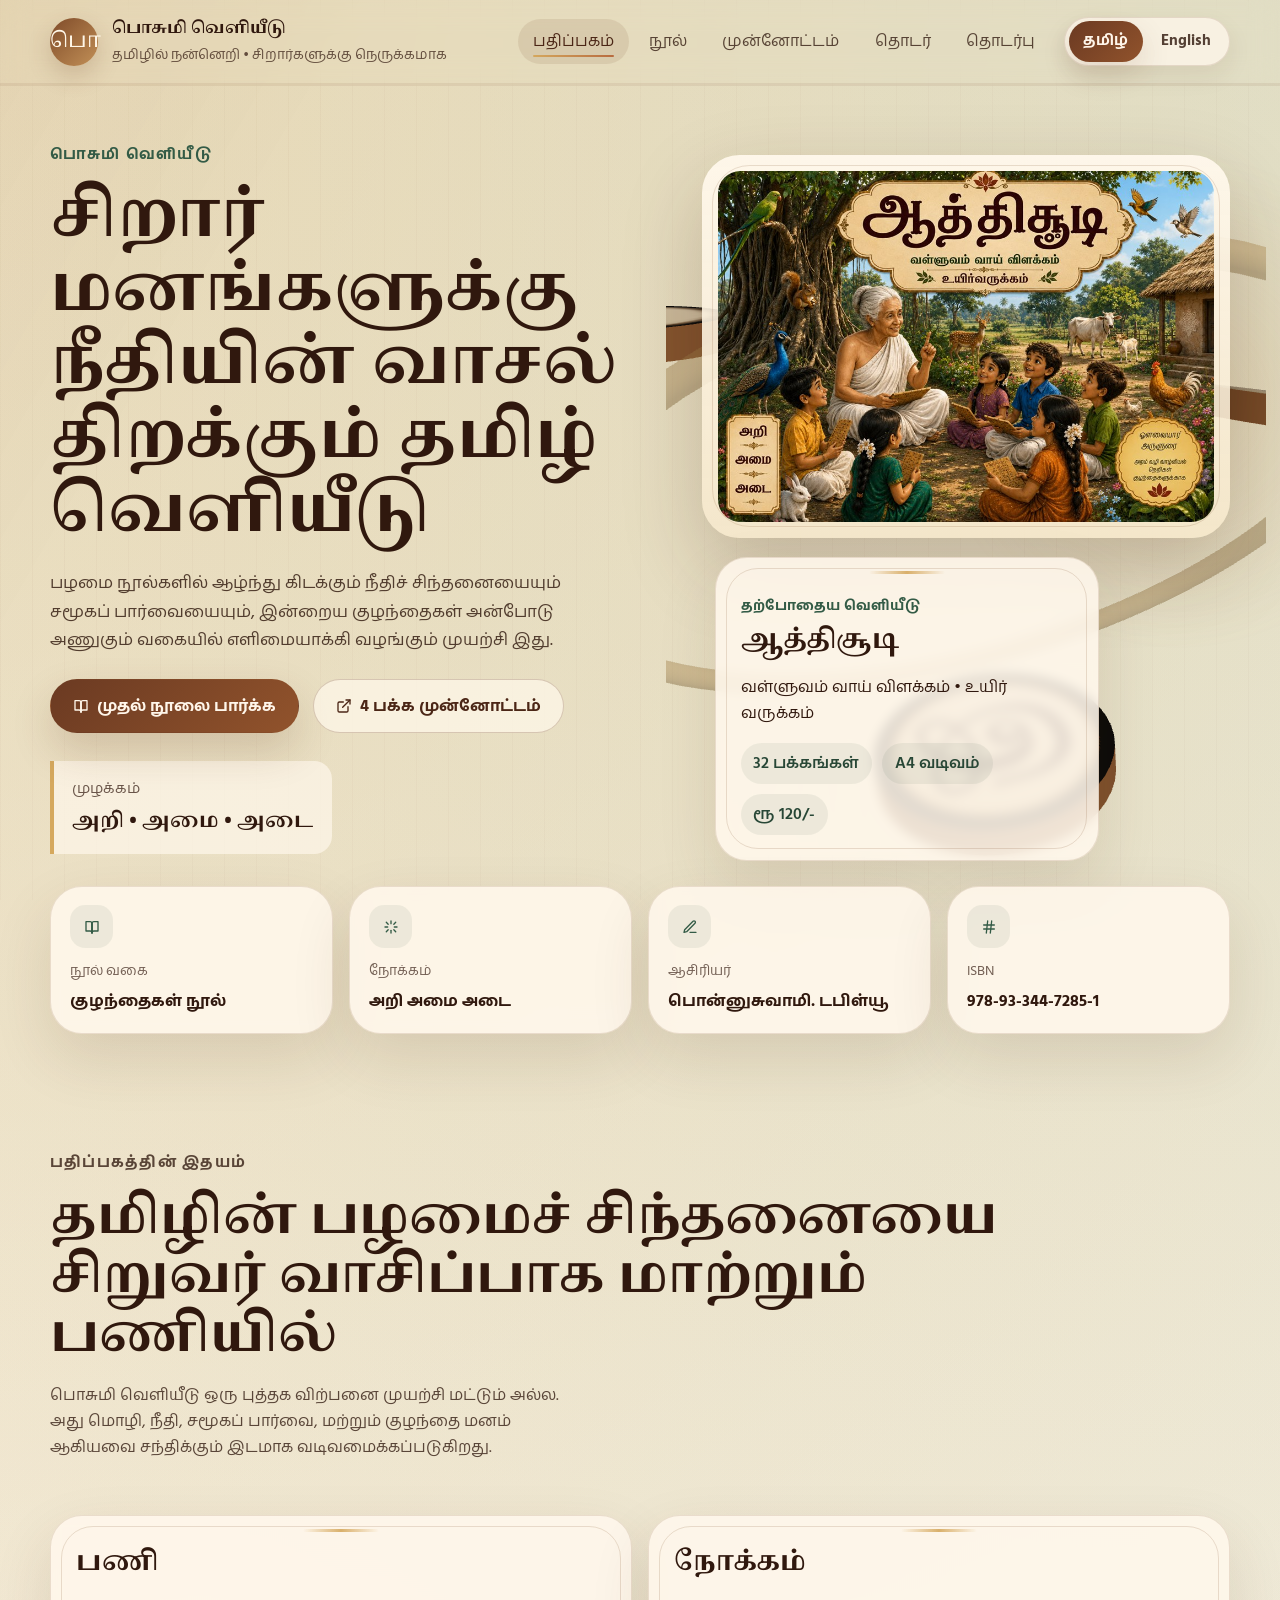
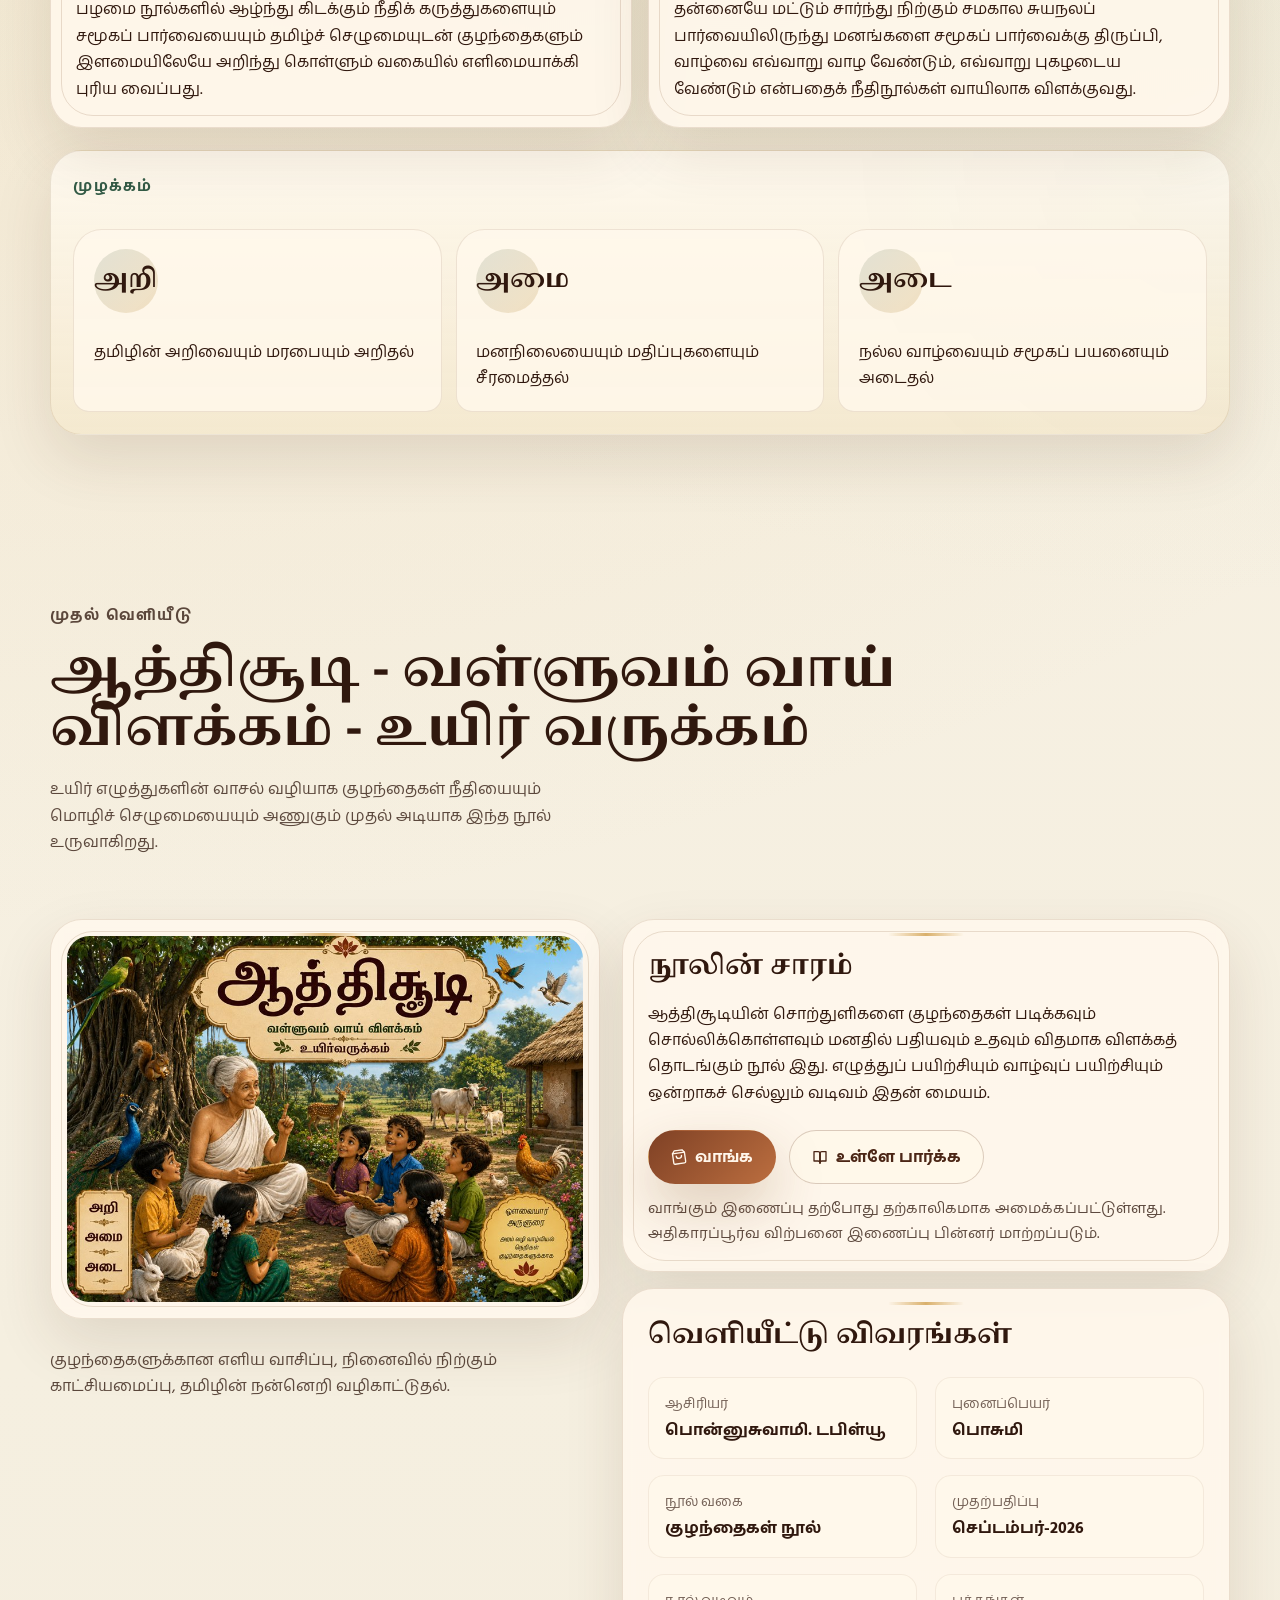
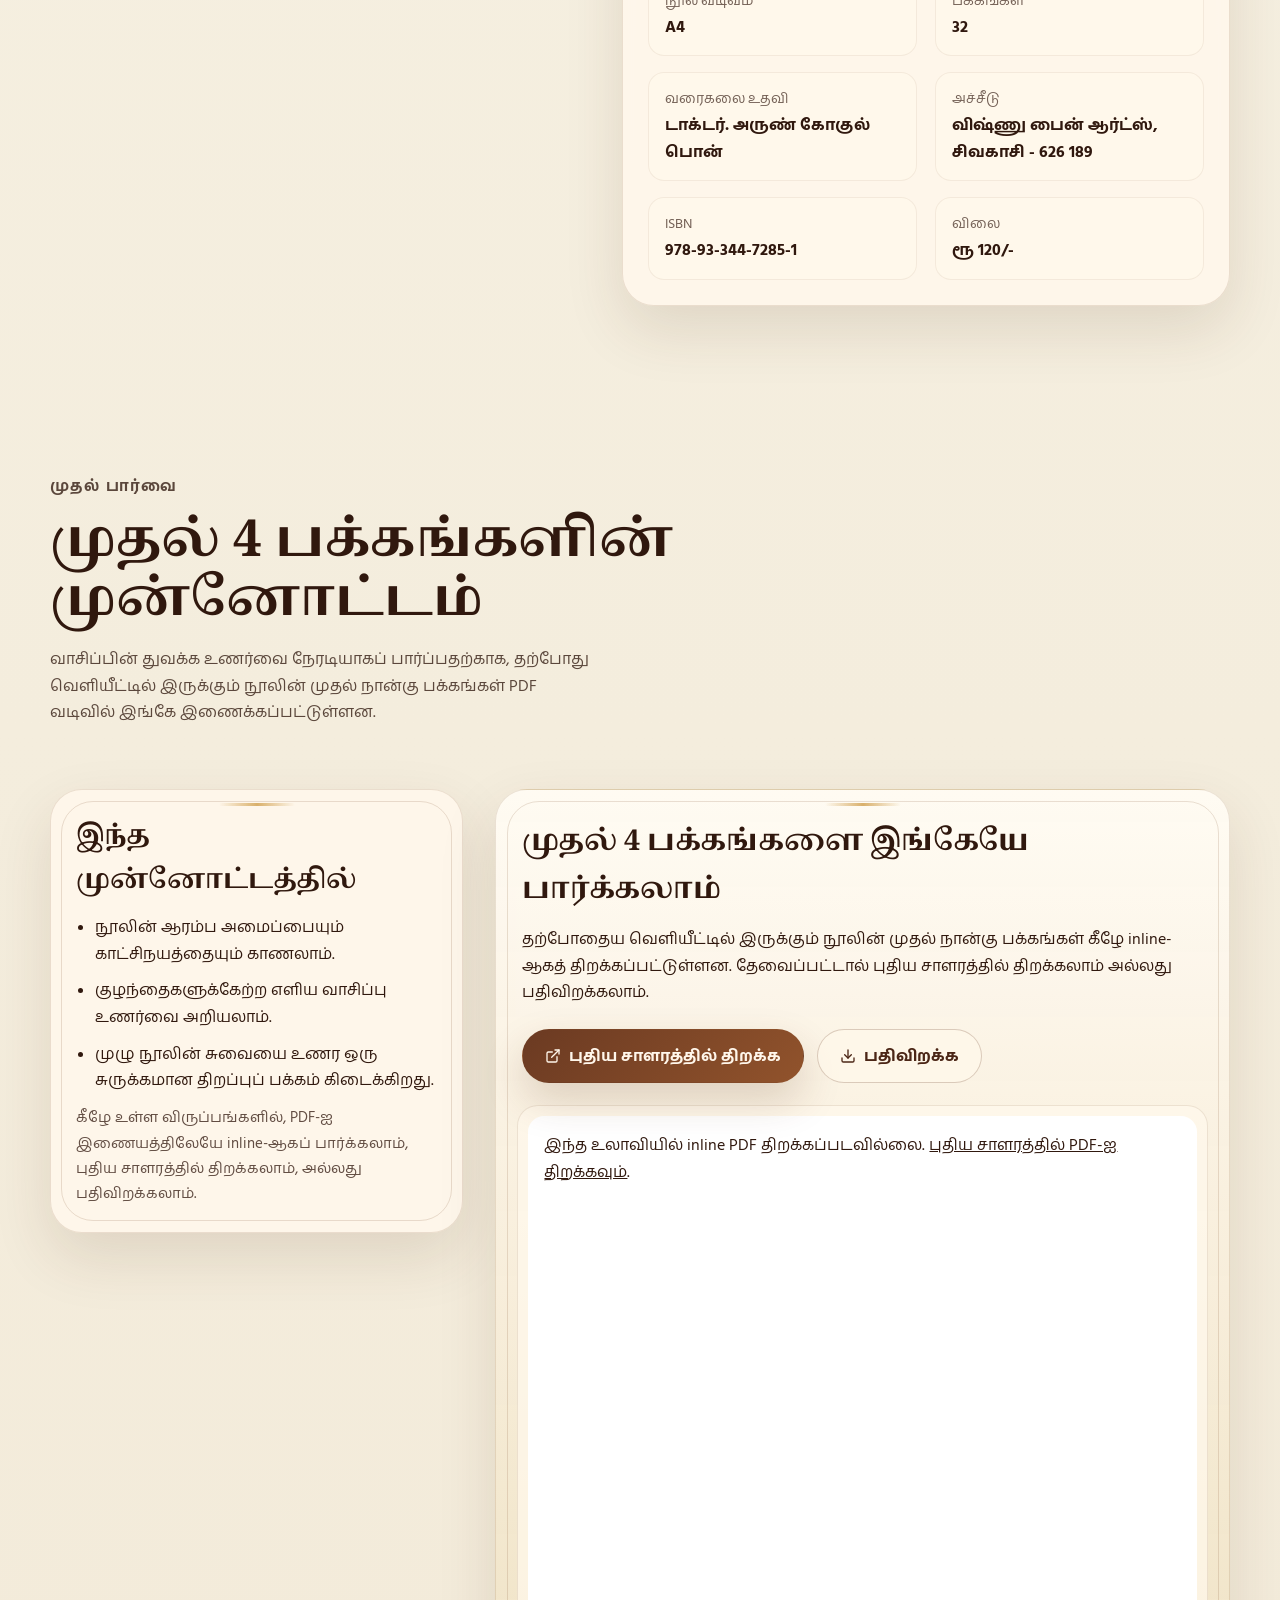
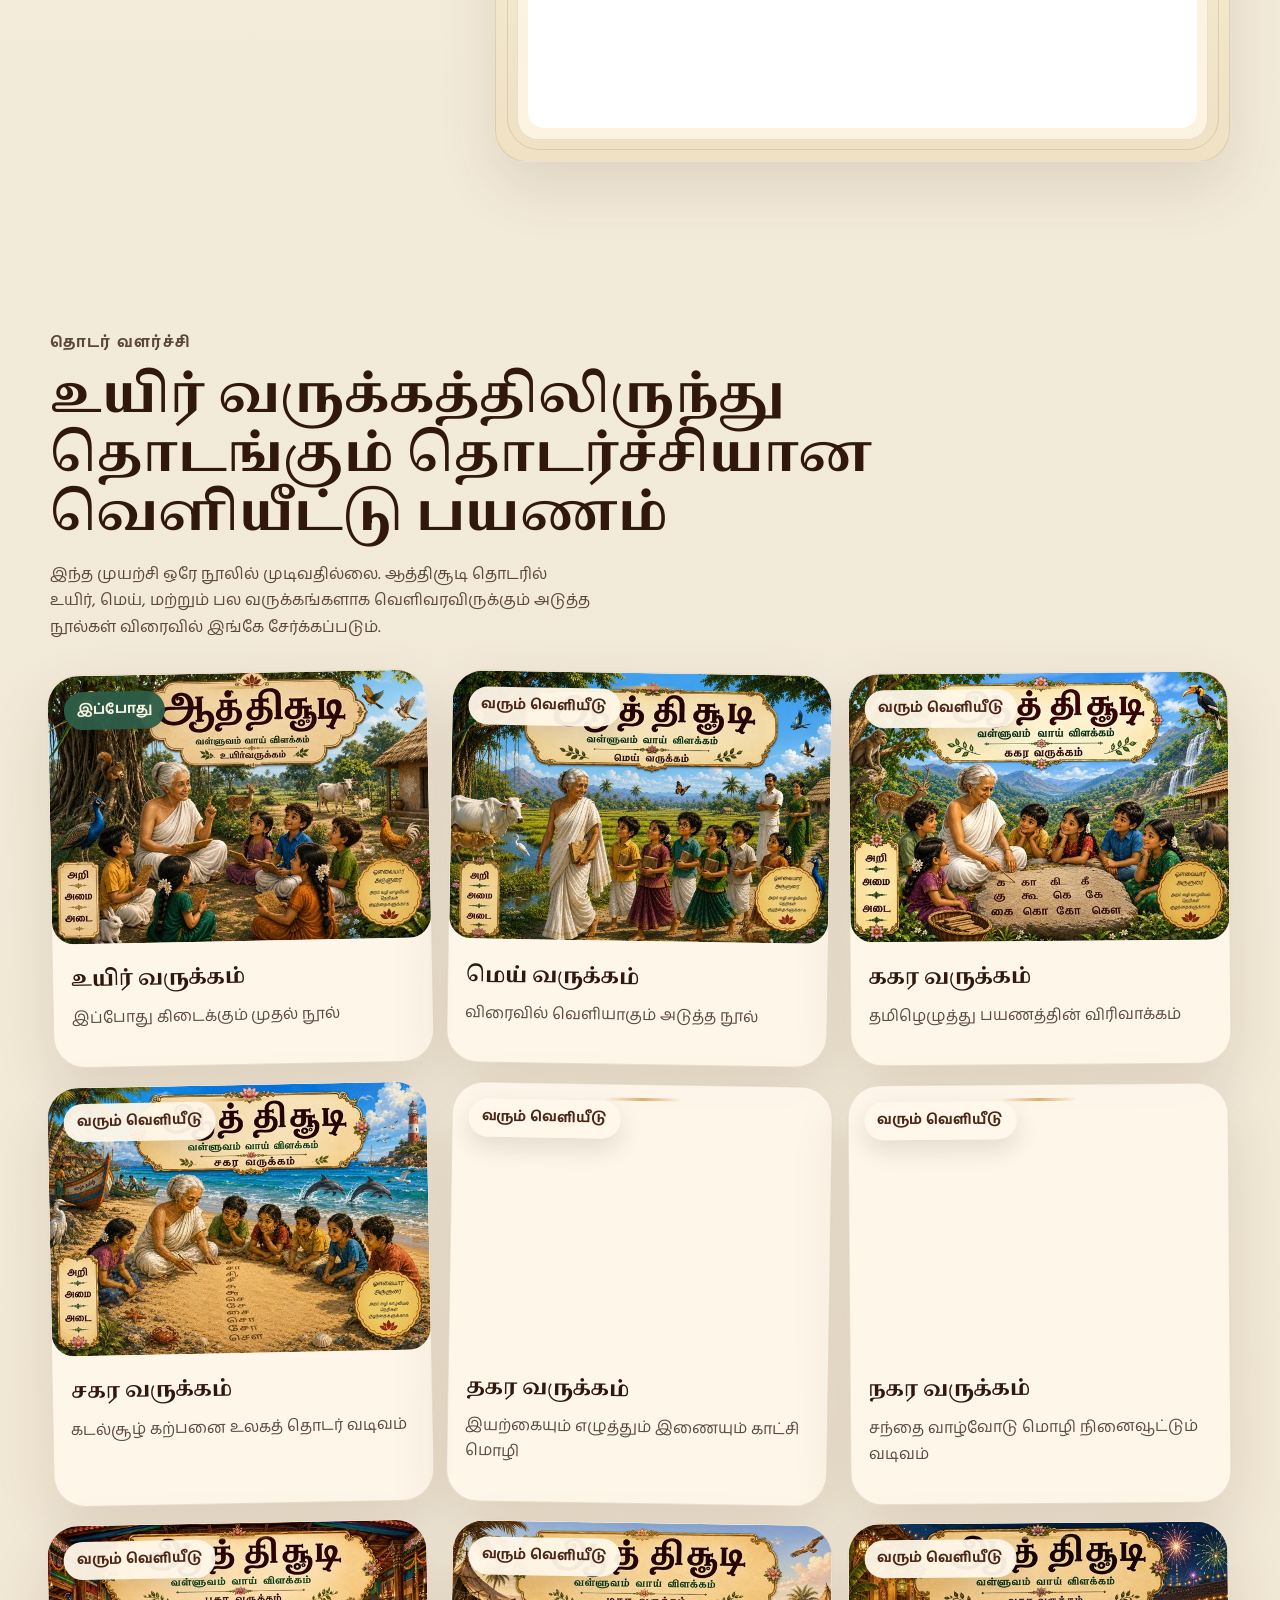
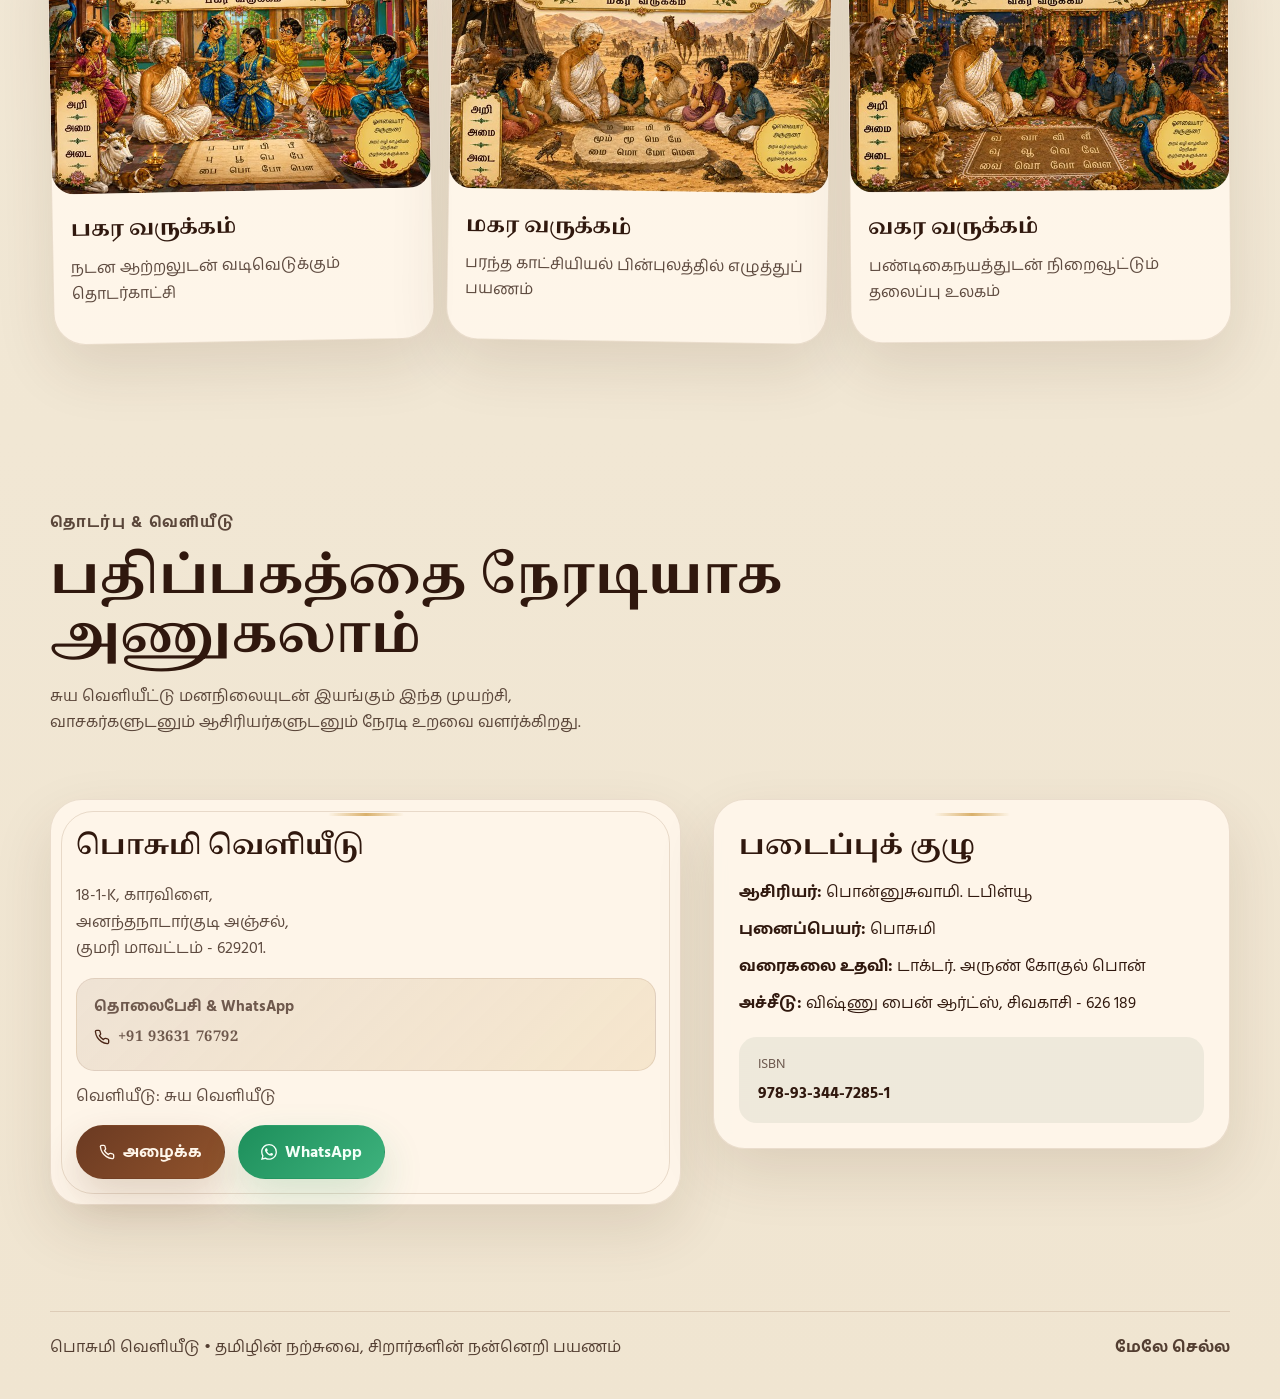
==== commit a82fd75b: "Prepare GitHub Pages site" ====
--- a/index.html
+++ b/index.html
@@ -115,6 +115,7 @@
   </script>
   <link rel="stylesheet" href="styles.css">
   <script src="script.js" defer></script>
+  <script src="hero-three.bundle.js" defer></script>
 </head>
 <body>
   <a class="skip-link" href="#main-content">உள்ளடக்கத்திற்குச் செல்ல</a>
@@ -138,8 +139,7 @@
       <path d="M22 16.92v3a2 2 0 0 1-2.18 2 19.86 19.86 0 0 1-8.63-3.07 19.5 19.5 0 0 1-6-6A19.86 19.86 0 0 1 2.12 4.18 2 2 0 0 1 4.11 2h3a2 2 0 0 1 2 1.72 12.84 12.84 0 0 0 .7 2.81 2 2 0 0 1-.45 2.11L8.09 9.91a16 16 0 0 0 6 6l1.27-1.27a2 2 0 0 1 2.11-.45 12.84 12.84 0 0 0 2.81.7A2 2 0 0 1 22 16.92z"></path>
     </symbol>
     <symbol id="icon-whatsapp" viewBox="0 0 24 24">
-      <path d="M20 11.2A8 8 0 1 1 8.2 18L4 20l1.3-4A8 8 0 0 1 20 11.2Z"></path>
-      <path d="M9.9 9.2h.2a.7.7 0 0 1 .6.4l.7 1.6a.8.8 0 0 1-.1.8l-.4.5a.7.7 0 0 0-.1.7c.5.8 1.2 1.5 2 2a.7.7 0 0 0 .7-.1l.5-.4a.8.8 0 0 1 .8-.1l1.6.7a.7.7 0 0 1 .4.6v.2c0 .5-.2.9-.6 1.1-.6.3-1.3.3-2 .1-1.3-.4-2.5-1.1-3.6-2.2-1.1-1.1-1.8-2.3-2.2-3.6-.2-.7-.2-1.4.1-2 .2-.4.6-.6 1.1-.6Z"></path>
+      <path d="M17.472 14.382c-.297-.149-1.758-.867-2.03-.967-.273-.099-.471-.148-.67.15-.197.297-.767.966-.94 1.164-.173.199-.347.223-.644.075-.297-.15-1.255-.463-2.39-1.475-.883-.788-1.48-1.761-1.653-2.059-.173-.297-.018-.458.13-.606.134-.133.298-.347.446-.52.149-.174.198-.298.298-.497.099-.198.05-.371-.025-.52-.075-.149-.669-1.612-.916-2.207-.242-.579-.487-.5-.669-.51-.173-.008-.371-.01-.57-.01-.198 0-.52.074-.792.372-.272.297-1.04 1.016-1.04 2.479 0 1.462 1.065 2.875 1.213 3.074.149.198 2.096 3.2 5.077 4.487.709.306 1.262.489 1.694.625.712.227 1.36.195 1.871.118.571-.085 1.758-.719 2.006-1.413.248-.694.248-1.289.173-1.413-.074-.124-.272-.198-.57-.347m-5.421 7.403h-.004a9.87 9.87 0 01-5.031-1.378l-.361-.214-3.741.982.998-3.648-.235-.374a9.86 9.86 0 01-1.51-5.26c.001-5.45 4.436-9.884 9.888-9.884 2.64 0 5.122 1.03 6.988 2.898a9.825 9.825 0 012.893 6.994c-.003 5.45-4.437 9.884-9.885 9.884m8.413-18.297A11.815 11.815 0 0012.05 0C5.495 0 .16 5.335.157 11.892c0 2.096.547 4.142 1.588 5.945L.057 24l6.305-1.654a11.882 11.882 0 005.683 1.448h.005c6.554 0 11.89-5.335 11.893-11.893a11.821 11.821 0 00-3.48-8.413Z"></path>
     </symbol>
     <symbol id="icon-shopping-bag" viewBox="0 0 24 24">
       <path d="M6 2 3 6v14a2 2 0 0 0 2 2h14a2 2 0 0 0 2-2V6l-3-4Z"></path>
@@ -210,8 +210,8 @@
             <h1>சிறார் மனங்களுக்கு நீதியின் வாசல் திறக்கும் தமிழ் வெளியீடு</h1>
             <p class="lead">பழமை நூல்களில் ஆழ்ந்து கிடக்கும் நீதிச் சிந்தனையையும் சமூகப் பார்வையையும், இன்றைய குழந்தைகள் அன்போடு அணுகும் வகையில் எளிமையாக்கி வழங்கும் முயற்சி இது.</p>
             <div class="hero-actions">
-              <a class="button button-primary" href="#featured"><svg class="ui-icon" aria-hidden="true"><use href="#icon-book-open"></use></svg><span>முதல் நூலை பார்க்க</span></a>
-              <a class="button button-secondary" href="Book/Aathichudi_Intro.pdf" target="_blank" rel="noopener"><svg class="ui-icon" aria-hidden="true"><use href="#icon-external-link"></use></svg><span>4 பக்க முன்னோட்டம்</span></a>
+              <a class="button button-primary button-book" href="#featured"><svg class="ui-icon" aria-hidden="true"><use href="#icon-book-open"></use></svg><span>முதல் நூலை பார்க்க</span></a>
+              <a class="button button-secondary button-linkout" href="Book/Aathichudi_Intro.pdf" target="_blank" rel="noopener"><svg class="ui-icon" aria-hidden="true"><use href="#icon-external-link"></use></svg><span>4 பக்க முன்னோட்டம்</span></a>
             </div>
             <div class="hero-note">
               <span>முழக்கம்</span>
@@ -220,6 +220,7 @@
           </div>
 
           <div class="hero-visual reveal">
+            <div class="hero-three-shell" data-hero-three aria-hidden="true"></div>
             <figure class="cover-frame">
               <img src="assets/generated/featured-book.jpg" alt="ஆத்திசூடி வள்ளுவம் வாய் விளக்கம் உயிர் வருக்கம் அட்டைப்படம்" width="900" height="637" fetchpriority="high">
             </figure>
@@ -322,8 +323,8 @@
                 <h3>நூலின் சாரம்</h3>
                 <p>ஆத்திசூடியின் சொற்துளிகளை குழந்தைகள் படிக்கவும் சொல்லிக்கொள்ளவும் மனதில் பதியவும் உதவும் விதமாக விளக்கத் தொடங்கும் நூல் இது. எழுத்துப் பயிற்சியும் வாழ்வுப் பயிற்சியும் ஒன்றாகச் செல்லும் வடிவம் இதன் மையம்.</p>
                 <div class="action-row">
-                  <a class="button button-primary" href="https://example.com/posumiveliyeedu-buy" target="_blank" rel="noopener" aria-label="வாங்கும் தற்காலிக இணைப்பு"><svg class="ui-icon" aria-hidden="true"><use href="#icon-shopping-bag"></use></svg><span>வாங்க</span></a>
-                  <a class="button button-secondary" href="#preview"><svg class="ui-icon" aria-hidden="true"><use href="#icon-book-open"></use></svg><span>உள்ளே பார்க்க</span></a>
+                  <a class="button button-primary button-buy" href="https://example.com/posumiveliyeedu-buy" target="_blank" rel="noopener" aria-label="வாங்கும் தற்காலிக இணைப்பு" data-magnetic="true"><svg class="ui-icon" aria-hidden="true"><use href="#icon-shopping-bag"></use></svg><span>வாங்க</span></a>
+                  <a class="button button-secondary button-book" href="#preview"><svg class="ui-icon" aria-hidden="true"><use href="#icon-book-open"></use></svg><span>உள்ளே பார்க்க</span></a>
                 </div>
                 <p class="small-note">வாங்கும் இணைப்பு தற்போது தற்காலிகமாக அமைக்கப்பட்டுள்ளது. அதிகாரப்பூர்வ விற்பனை இணைப்பு பின்னர் மாற்றப்படும்.</p>
               </article>
@@ -402,8 +403,8 @@
                 <h3>முதல் 4 பக்கங்களை இங்கேயே பார்க்கலாம்</h3>
                 <p>தற்போதைய வெளியீட்டில் இருக்கும் நூலின் முதல் நான்கு பக்கங்கள் கீழே inline-ஆகத் திறக்கப்பட்டுள்ளன. தேவைப்பட்டால் புதிய சாளரத்தில் திறக்கலாம் அல்லது பதிவிறக்கலாம்.</p>
                 <div class="action-row">
-                  <a class="button button-primary" href="Book/Aathichudi_Intro.pdf" target="_blank" rel="noopener"><svg class="ui-icon" aria-hidden="true"><use href="#icon-external-link"></use></svg><span>புதிய சாளரத்தில் திறக்க</span></a>
-                  <a class="button button-secondary" href="Book/Aathichudi_Intro.pdf" download><svg class="ui-icon" aria-hidden="true"><use href="#icon-download"></use></svg><span>பதிவிறக்க</span></a>
+                  <a class="button button-primary button-linkout" href="Book/Aathichudi_Intro.pdf" target="_blank" rel="noopener"><svg class="ui-icon" aria-hidden="true"><use href="#icon-external-link"></use></svg><span>புதிய சாளரத்தில் திறக்க</span></a>
+                  <a class="button button-secondary button-download" href="Book/Aathichudi_Intro.pdf" download><svg class="ui-icon" aria-hidden="true"><use href="#icon-download"></use></svg><span>பதிவிறக்க</span></a>
                 </div>
               </div>
               <div class="pdf-embed-shell">
@@ -522,8 +523,8 @@
             </div>
             <p class="contact-line">வெளியீடு: சுய வெளியீடு</p>
             <div class="contact-actions">
-              <a class="button button-primary" href="tel:+919363176792"><svg class="ui-icon" aria-hidden="true"><use href="#icon-phone"></use></svg><span>அழைக்க</span></a>
-              <a class="button button-whatsapp" href="https://wa.me/919363176792" target="_blank" rel="noopener"><svg class="ui-icon" aria-hidden="true"><use href="#icon-whatsapp"></use></svg><span>WhatsApp</span></a>
+              <a class="button button-primary button-call" href="tel:+919363176792"><svg class="ui-icon" aria-hidden="true"><use href="#icon-phone"></use></svg><span>அழைக்க</span></a>
+              <a class="button button-whatsapp" href="https://wa.me/919363176792" target="_blank" rel="noopener"><svg class="ui-icon ui-icon-brand" aria-hidden="true"><use href="#icon-whatsapp"></use></svg><span>WhatsApp</span></a>
             </div>
           </article>
 
--- a/styles.css
+++ b/styles.css
@@ -248,10 +248,26 @@
 }
 
 .site-nav a {
+  position: relative;
+  overflow: hidden;
   padding: 0.6rem 0.95rem;
   border-radius: 999px;
   color: rgba(48, 24, 14, 0.78);
   transition: background-color 180ms ease, color 180ms ease, transform 180ms ease;
+}
+
+.site-nav a::after {
+  content: "";
+  position: absolute;
+  right: 0.95rem;
+  bottom: 0.45rem;
+  left: 0.95rem;
+  height: 2px;
+  border-radius: 999px;
+  background: linear-gradient(90deg, var(--gold-400), var(--terracotta));
+  transform: scaleX(0);
+  transform-origin: left center;
+  transition: transform 220ms ease;
 }
 
 .site-nav a:hover,
@@ -259,6 +275,12 @@
 .site-nav a.is-active {
   background: rgba(107, 58, 34, 0.1);
   color: var(--brown-800);
+}
+
+.site-nav a:hover::after,
+.site-nav a:focus-visible::after,
+.site-nav a.is-active::after {
+  transform: scaleX(1);
 }
 
 .nav-toggle {
@@ -324,6 +346,7 @@
 .hero-copy h1 {
   max-width: 16ch;
   font-size: clamp(2.6rem, 5vw, 4.8rem);
+  text-wrap: balance;
 }
 
 .lead {
@@ -342,16 +365,38 @@
 }
 
 .button {
+  position: relative;
   display: inline-flex;
   align-items: center;
   justify-content: center;
   gap: 0.55rem;
+  overflow: hidden;
+  --button-shift-x: 0px;
+  --button-shift-y: 0px;
+  --button-hover-lift: 0px;
   min-height: 3.15rem;
   padding: 0.8rem 1.35rem;
   border: 1px solid transparent;
   border-radius: 999px;
   font-weight: 700;
+  will-change: transform;
+  transform: translate3d(var(--button-shift-x), calc(var(--button-shift-y) + var(--button-hover-lift)), 0);
   transition: transform 180ms ease, box-shadow 180ms ease, background-color 180ms ease, border-color 180ms ease;
+}
+
+.button::before {
+  content: "";
+  position: absolute;
+  inset: 0;
+  background: linear-gradient(120deg, transparent 18%, rgba(255, 255, 255, 0.3) 50%, transparent 82%);
+  transform: translateX(-140%);
+  transition: transform 420ms ease;
+}
+
+.button > .ui-icon,
+.button > span {
+  position: relative;
+  z-index: 1;
 }
 
 .ui-icon {
@@ -365,9 +410,19 @@
   stroke-linejoin: round;
 }
 
+.ui-icon-brand {
+  fill: currentColor;
+  stroke: none;
+}
+
 .button:hover,
 .button:focus-visible {
-  transform: translateY(-2px);
+  --button-hover-lift: -2px;
+}
+
+.button:hover::before,
+.button:focus-visible::before {
+  transform: translateX(140%);
 }
 
 .button-primary {
@@ -380,6 +435,66 @@
   border-color: rgba(107, 58, 34, 0.24);
   background: rgba(255, 248, 235, 0.72);
   color: var(--brown-800);
+}
+
+.button-book .ui-icon,
+.button-linkout .ui-icon,
+.button-download .ui-icon,
+.button-call .ui-icon,
+.button-whatsapp .ui-icon,
+.button-buy .ui-icon {
+  transition: transform 320ms ease;
+}
+
+.button-book .ui-icon {
+  transform-origin: center;
+}
+
+.button-book:hover .ui-icon,
+.button-book:focus-visible .ui-icon {
+  transform: rotateY(180deg) scale(1.08);
+}
+
+.button-linkout:hover .ui-icon,
+.button-linkout:focus-visible .ui-icon {
+  transform: translate(0.18rem, -0.18rem);
+}
+
+.button-download:hover .ui-icon,
+.button-download:focus-visible .ui-icon {
+  transform: translateY(0.18rem);
+}
+
+.button-call:hover .ui-icon,
+.button-call:focus-visible .ui-icon {
+  transform: rotate(16deg) scale(1.06);
+}
+
+.button-whatsapp:hover .ui-icon,
+.button-whatsapp:focus-visible .ui-icon {
+  transform: scale(1.1) rotate(-8deg);
+}
+
+.button-buy {
+  background: linear-gradient(135deg, #7f4125 0%, #b66a3d 54%, #d6ad63 100%);
+  background-size: 170% 170%;
+  box-shadow: 0 22px 52px rgba(122, 66, 29, 0.24);
+  animation: buy-breathe 3.4s ease-in-out infinite;
+}
+
+.button-buy:hover,
+.button-buy:focus-visible {
+  --button-hover-lift: -4px;
+  box-shadow: 0 28px 62px rgba(122, 66, 29, 0.28);
+}
+
+.button-buy .ui-icon {
+  transform: rotate(-8deg);
+}
+
+.button-buy:hover .ui-icon,
+.button-buy:focus-visible .ui-icon {
+  transform: rotate(8deg) scale(1.12);
 }
 
 .hero-note {
@@ -405,6 +520,26 @@
 
 .hero-visual {
   position: relative;
+  isolation: isolate;
+}
+
+.hero-three-shell {
+  position: absolute;
+  inset: -1.25rem -2.25rem -2.25rem -2.25rem;
+  z-index: 0;
+  pointer-events: none;
+}
+
+.hero-three-shell canvas {
+  display: block;
+  width: 100%;
+  height: 100%;
+  opacity: 0;
+  transition: opacity 360ms ease;
+}
+
+.hero-three-shell.is-ready canvas {
+  opacity: 1;
 }
 
 .cover-frame {
@@ -415,6 +550,7 @@
   background: linear-gradient(180deg, rgba(255, 248, 236, 0.94), rgba(246, 232, 204, 0.88));
   box-shadow: var(--shadow-strong);
   animation: float-cover 8.5s ease-in-out infinite;
+  z-index: 2;
 }
 
 .cover-frame::before,
@@ -441,6 +577,7 @@
   bottom: -1.2rem;
   width: min(24rem, 82%);
   animation: float-cover 8.5s ease-in-out infinite 1.1s;
+  z-index: 3;
 }
 
 .ornament-card,
@@ -543,6 +680,13 @@
   background: rgba(51, 91, 70, 0.08);
   color: var(--leaf-800);
   font-weight: 600;
+  transition: transform 220ms ease, box-shadow 220ms ease, background-color 220ms ease;
+}
+
+.hero-facts li:hover {
+  transform: translateY(-3px);
+  background: rgba(51, 91, 70, 0.12);
+  box-shadow: 0 12px 24px rgba(77, 43, 20, 0.08);
 }
 
 .stats-strip {
@@ -573,6 +717,13 @@
   border-radius: 0.95rem;
   background: rgba(51, 91, 70, 0.08);
   color: var(--leaf-700);
+  transition: transform 260ms ease, background-color 260ms ease, color 260ms ease;
+}
+
+.stat-card:hover .stat-card-icon,
+.stat-card:focus-within .stat-card-icon {
+  transform: rotate(-6deg) scale(1.08);
+  background: rgba(51, 91, 70, 0.12);
 }
 
 .stat-card span,
@@ -627,6 +778,8 @@
 
 .mission-stack {
   display: grid;
+  grid-column: 1 / -1;
+  grid-template-columns: repeat(2, minmax(0, 1fr));
   gap: 1rem;
 }
 
@@ -679,6 +832,13 @@
   background: linear-gradient(135deg, rgba(51, 91, 70, 0.14), rgba(213, 168, 93, 0.28));
   font-family: "Noto Serif Tamil", serif;
   font-size: 1.55rem;
+  transition: transform 260ms ease, box-shadow 260ms ease;
+}
+
+.motto-step:hover strong,
+.motto-step:focus-within strong {
+  transform: rotate(-8deg) scale(1.07);
+  box-shadow: 0 14px 26px rgba(77, 43, 20, 0.12);
 }
 
 .motto-step p,
@@ -711,6 +871,23 @@
 
 .book-image-shell {
   padding: 1rem;
+  transition: transform 260ms ease, box-shadow 260ms ease, border-color 260ms ease;
+}
+
+.book-image-shell img {
+  transition: transform 320ms ease, filter 320ms ease;
+}
+
+.book-showcase:hover .book-image-shell,
+.book-showcase:focus-within .book-image-shell {
+  transform: translateY(-6px);
+  box-shadow: 0 30px 70px rgba(77, 43, 20, 0.14);
+}
+
+.book-showcase:hover .book-image-shell img,
+.book-showcase:focus-within .book-image-shell img {
+  transform: scale(1.035) rotate(-0.8deg);
+  filter: saturate(1.05);
 }
 
 .featured-copy {
@@ -738,6 +915,14 @@
   border-radius: 1rem;
   background: rgba(255, 248, 236, 0.72);
   border: 1px solid rgba(117, 72, 34, 0.08);
+  transition: transform 220ms ease, box-shadow 220ms ease, border-color 220ms ease, background-color 220ms ease;
+}
+
+.detail-grid div:hover {
+  transform: translateY(-4px);
+  background: rgba(255, 248, 236, 0.9);
+  border-color: rgba(117, 72, 34, 0.16);
+  box-shadow: 0 18px 36px rgba(77, 43, 20, 0.08);
 }
 
 .detail-grid dt,
@@ -823,9 +1008,12 @@
   display: grid;
   grid-template-columns: repeat(3, minmax(0, 1fr));
   gap: 1.15rem;
+  align-items: stretch;
 }
 
 .series-card {
+  display: flex;
+  flex-direction: column;
   overflow: hidden;
   transition: transform 220ms ease, box-shadow 220ms ease;
 }
@@ -850,6 +1038,13 @@
 
 .series-card img {
   object-fit: contain;
+  transition: transform 260ms ease, filter 260ms ease;
+}
+
+.series-card:hover img,
+.series-card:focus-within img {
+  transform: scale(1.03);
+  filter: saturate(1.05);
 }
 
 html[lang="en"] .hero-copy h1,
@@ -867,7 +1062,40 @@
 }
 
 html[lang="en"] .hero-copy h1 {
-  max-width: 13ch;
+  max-width: 15ch;
+  font-size: clamp(1.8rem, 2.85vw, 3.25rem);
+  line-height: 1.06;
+  letter-spacing: -0.015em;
+  font-weight: 600;
+  color: rgba(48, 24, 14, 0.95);
+}
+
+html[lang="en"] .lead {
+  max-width: 34rem;
+  font-size: 1rem;
+  line-height: 1.75;
+}
+
+html[lang="en"] .section-heading h2 {
+  max-width: 26ch;
+  font-size: clamp(1.75rem, 2.7vw, 2.55rem);
+  line-height: 1.08;
+  letter-spacing: -0.015em;
+  text-wrap: balance;
+}
+
+html[lang="en"] .section-heading > p:last-child {
+  max-width: 46rem;
+  font-size: 1rem;
+}
+
+html[lang="en"] .hero-grid {
+  grid-template-columns: minmax(0, 0.96fr) minmax(0, 1.04fr);
+  gap: 2.5rem;
+}
+
+html[lang="en"] .hero-actions .button {
+  min-height: 3rem;
 }
 
 .series-status {
@@ -882,6 +1110,13 @@
   font-size: 0.88rem;
   font-weight: 700;
   box-shadow: 0 10px 24px rgba(53, 28, 16, 0.12);
+  transition: transform 220ms ease, box-shadow 220ms ease;
+}
+
+.series-card:hover .series-status,
+.series-card:focus-within .series-status {
+  transform: translateY(-3px);
+  box-shadow: 0 14px 30px rgba(53, 28, 16, 0.16);
 }
 
 .series-status.current {
@@ -890,6 +1125,10 @@
 }
 
 .series-body {
+  display: flex;
+  flex: 1;
+  flex-direction: column;
+  gap: 0.45rem;
   padding: 1.2rem 1.1rem 1.25rem;
 }
 
@@ -899,7 +1138,21 @@
 }
 
 .series-body p {
-  margin-top: 0.45rem;
+  margin-top: 0;
+}
+
+html[lang="en"] .series-body {
+  min-height: 9.4rem;
+}
+
+html[lang="en"] .series-body h3 {
+  font-size: 1.15rem;
+  line-height: 1.2;
+}
+
+html[lang="en"] .series-body p {
+  font-size: 0.98rem;
+  line-height: 1.6;
 }
 
 .contact-layout {
@@ -945,6 +1198,19 @@
   font-size: clamp(1.25rem, 3vw, 1.85rem);
   font-weight: 700;
   letter-spacing: 0.02em;
+  transition: transform 220ms ease, color 220ms ease;
+}
+
+.phone-highlight .ui-icon {
+  transition: transform 260ms ease;
+}
+
+.phone-highlight:hover {
+  transform: translateX(2px);
+}
+
+.phone-highlight:hover .ui-icon {
+  transform: rotate(14deg) scale(1.1);
 }
 
 .contact-actions {
@@ -968,6 +1234,19 @@
 
   50% {
     transform: translateY(-8px);
+  }
+}
+
+@keyframes buy-breathe {
+  0%,
+  100% {
+    background-position: 0% 50%;
+    box-shadow: 0 22px 52px rgba(122, 66, 29, 0.22);
+  }
+
+  50% {
+    background-position: 100% 50%;
+    box-shadow: 0 28px 60px rgba(122, 66, 29, 0.28);
   }
 }
 
@@ -1050,12 +1329,20 @@
     animation: none;
   }
 
+  .hero-three-shell {
+    inset: -1rem -1rem -1.5rem -1rem;
+  }
+
   .stats-strip,
   .series-grid {
     grid-template-columns: repeat(2, minmax(0, 1fr));
   }
 
   .detail-grid {
+    grid-template-columns: 1fr;
+  }
+
+  .mission-stack {
     grid-template-columns: 1fr;
   }
 }
@@ -1119,6 +1406,16 @@
     font-size: clamp(2.15rem, 9vw, 3.6rem);
   }
 
+  html[lang="en"] .hero-copy h1 {
+    font-size: clamp(1.95rem, 7vw, 2.85rem);
+    max-width: 100%;
+  }
+
+  html[lang="en"] .section-heading h2 {
+    max-width: 100%;
+    font-size: clamp(1.8rem, 6vw, 2.35rem);
+  }
+
   .stats-strip,
   .series-grid {
     grid-template-columns: 1fr;
@@ -1156,4 +1453,8 @@
   .series-card:focus-within {
     transform: none;
   }
+
+  .hero-three-shell {
+    display: none;
+  }
 }
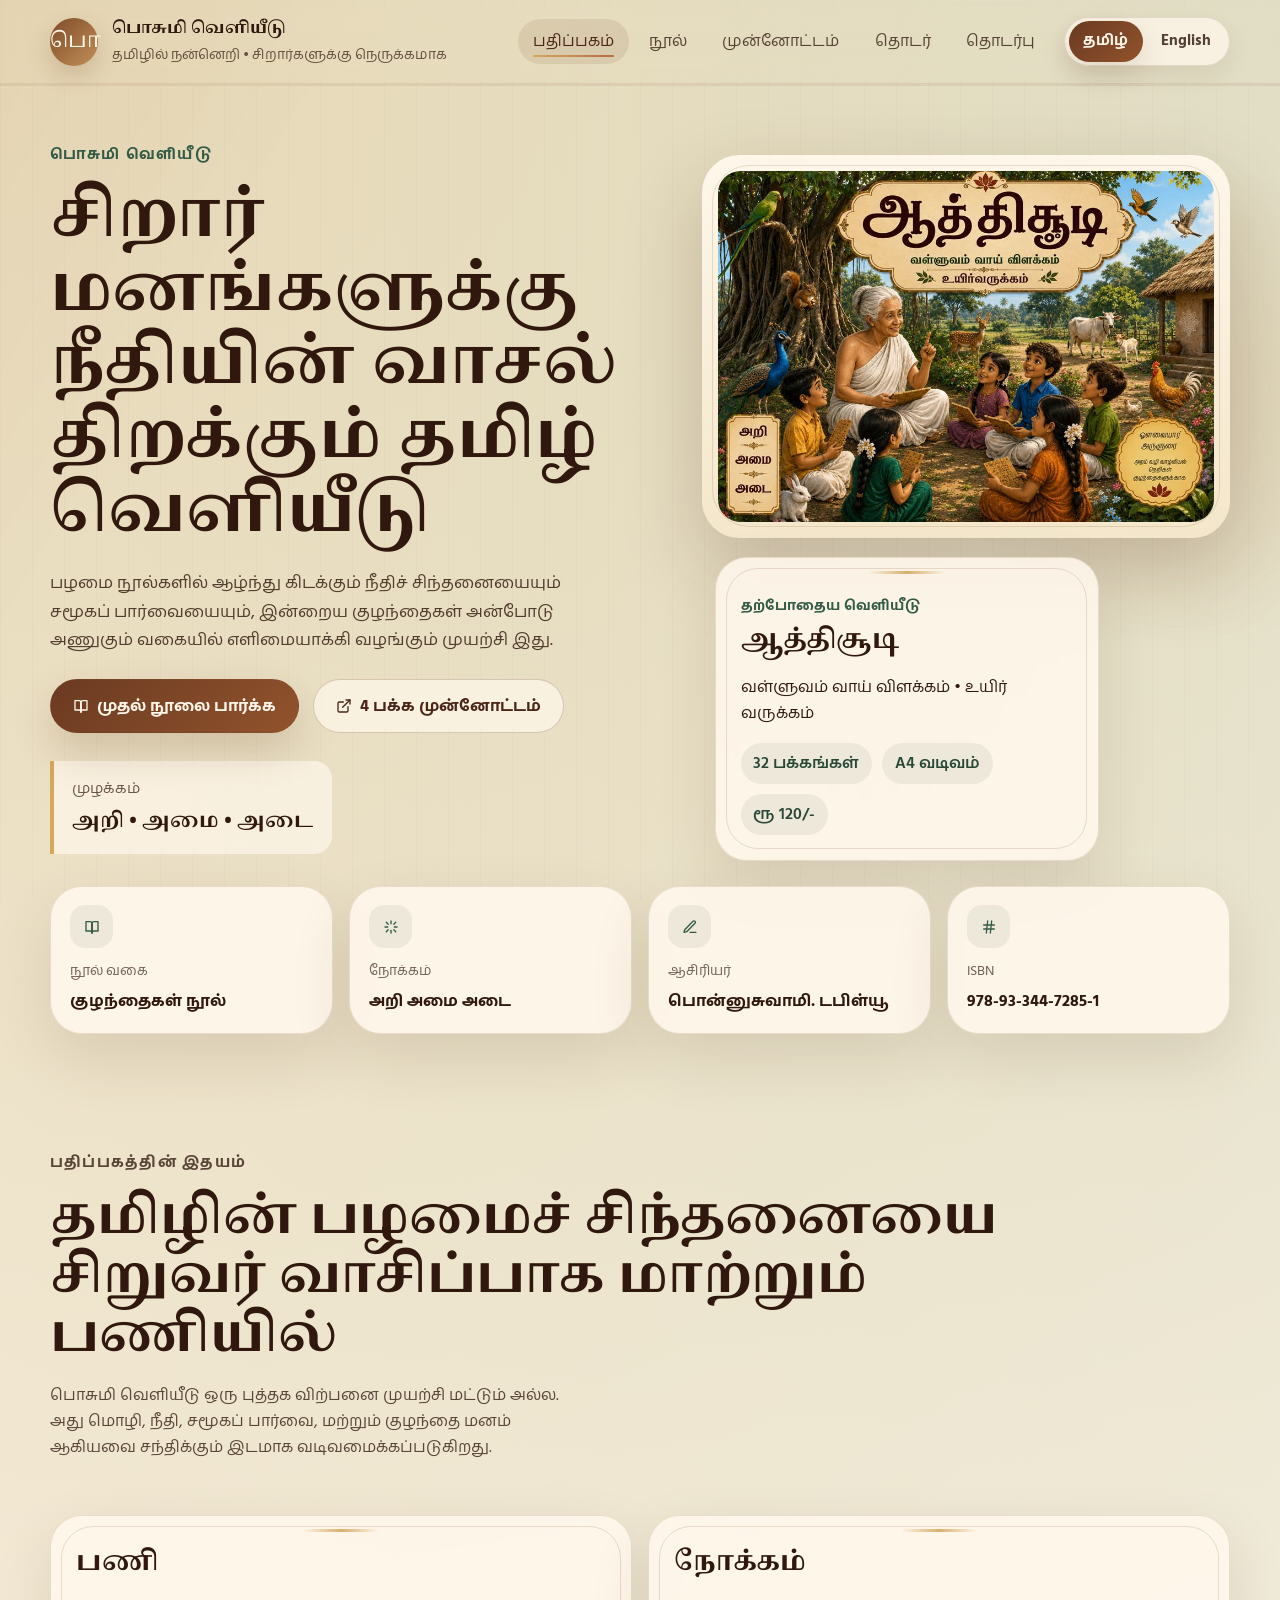
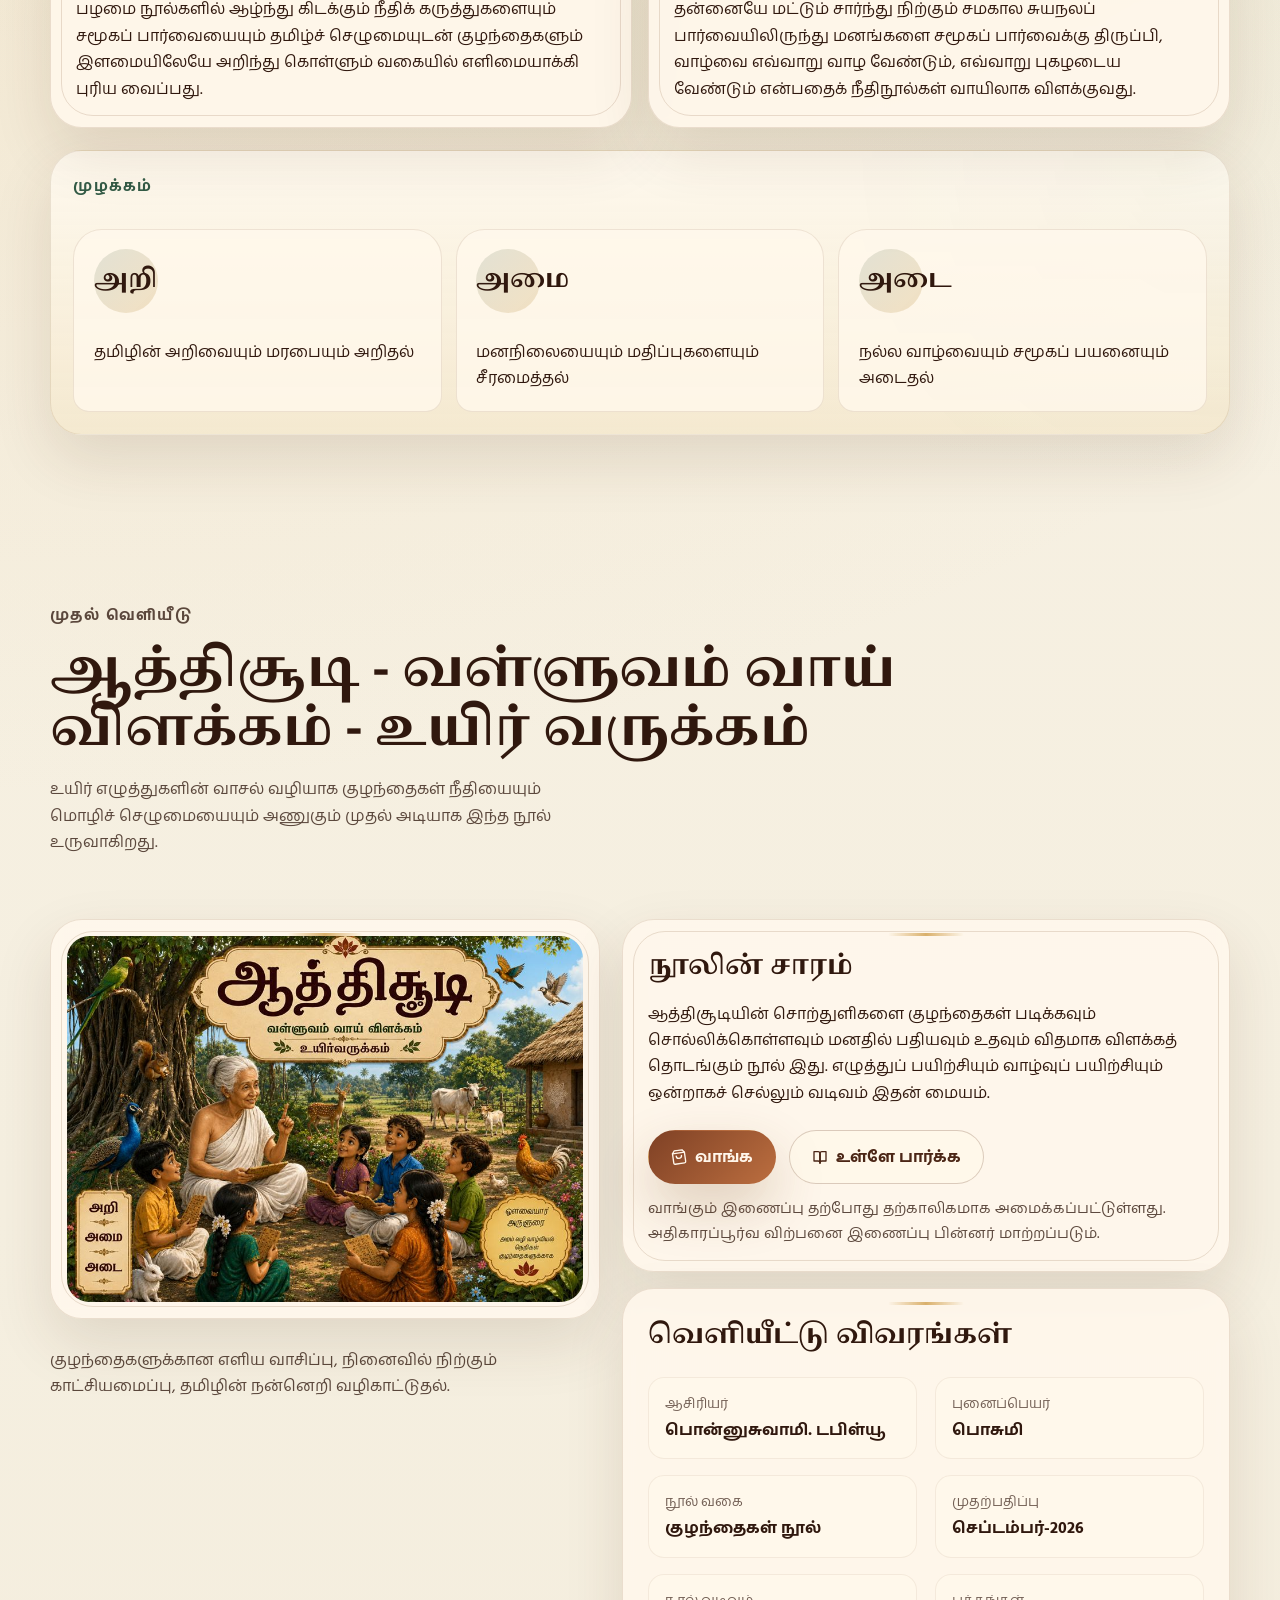
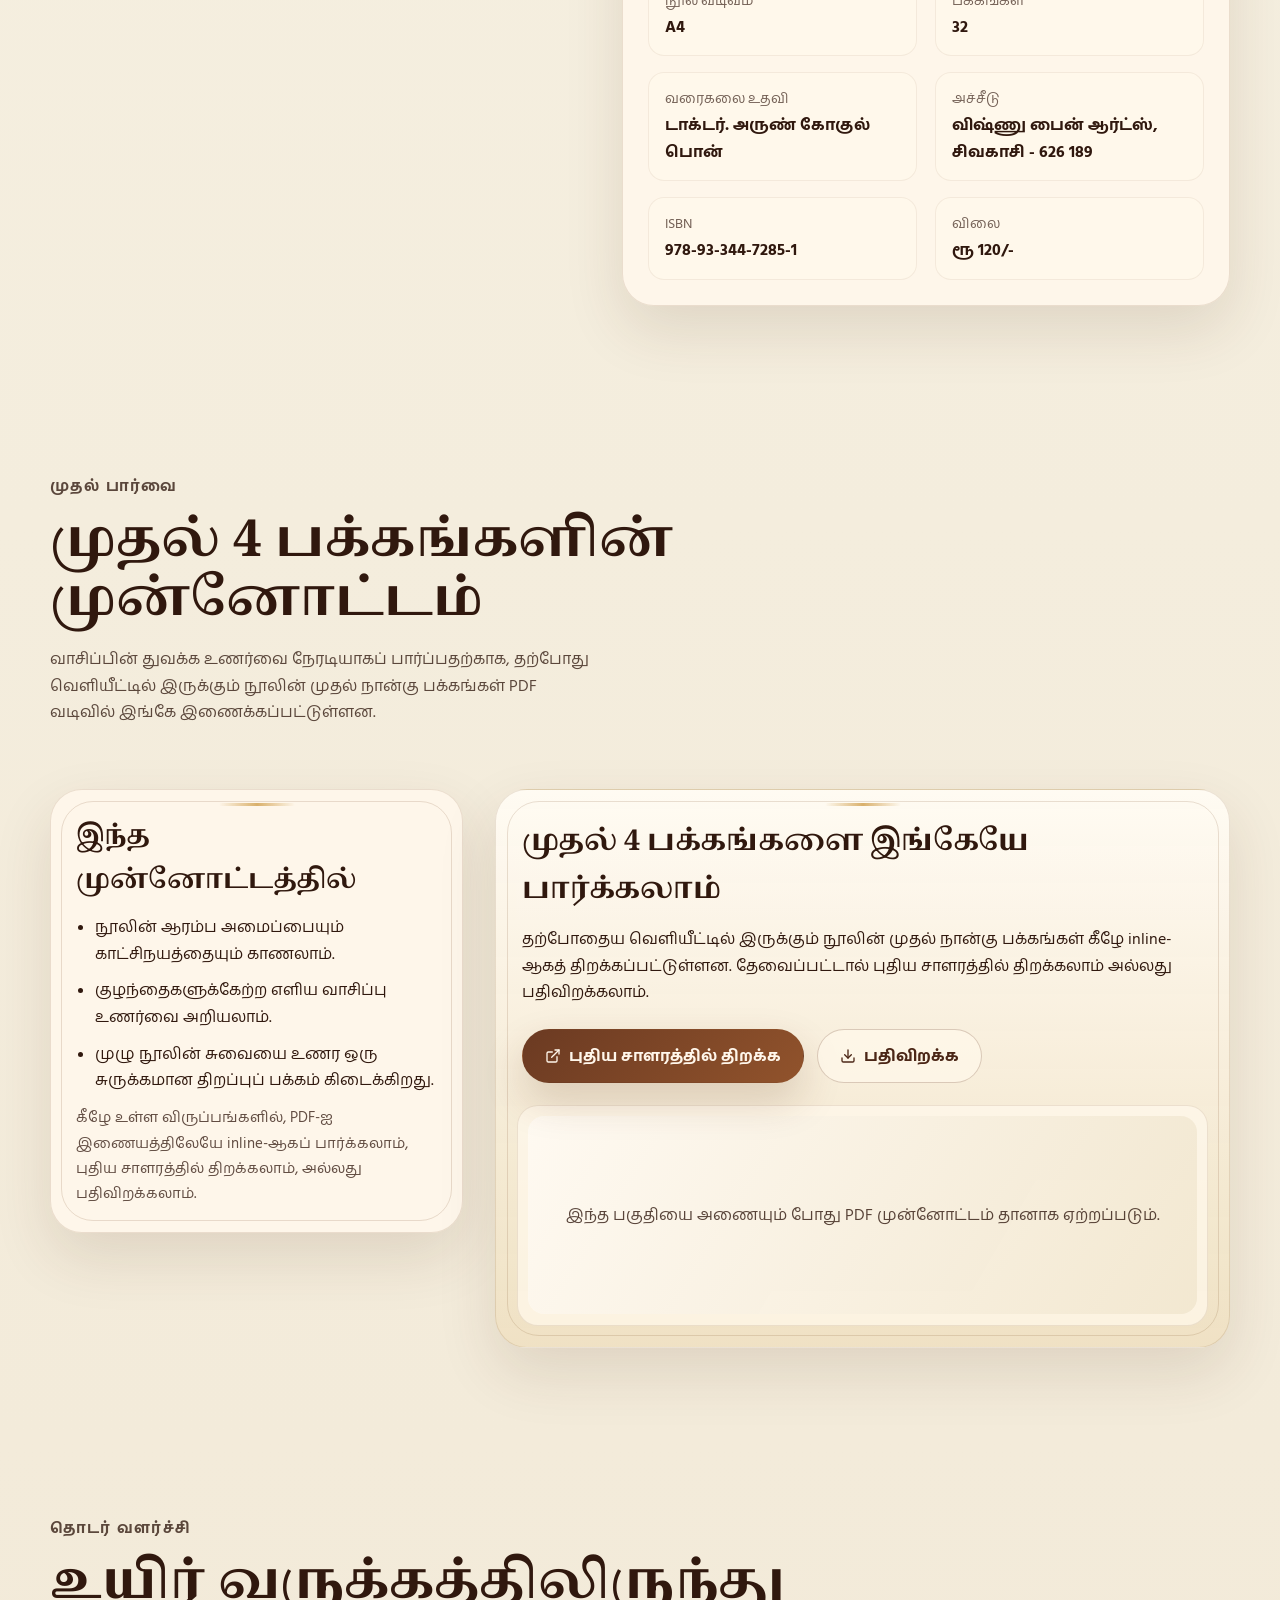
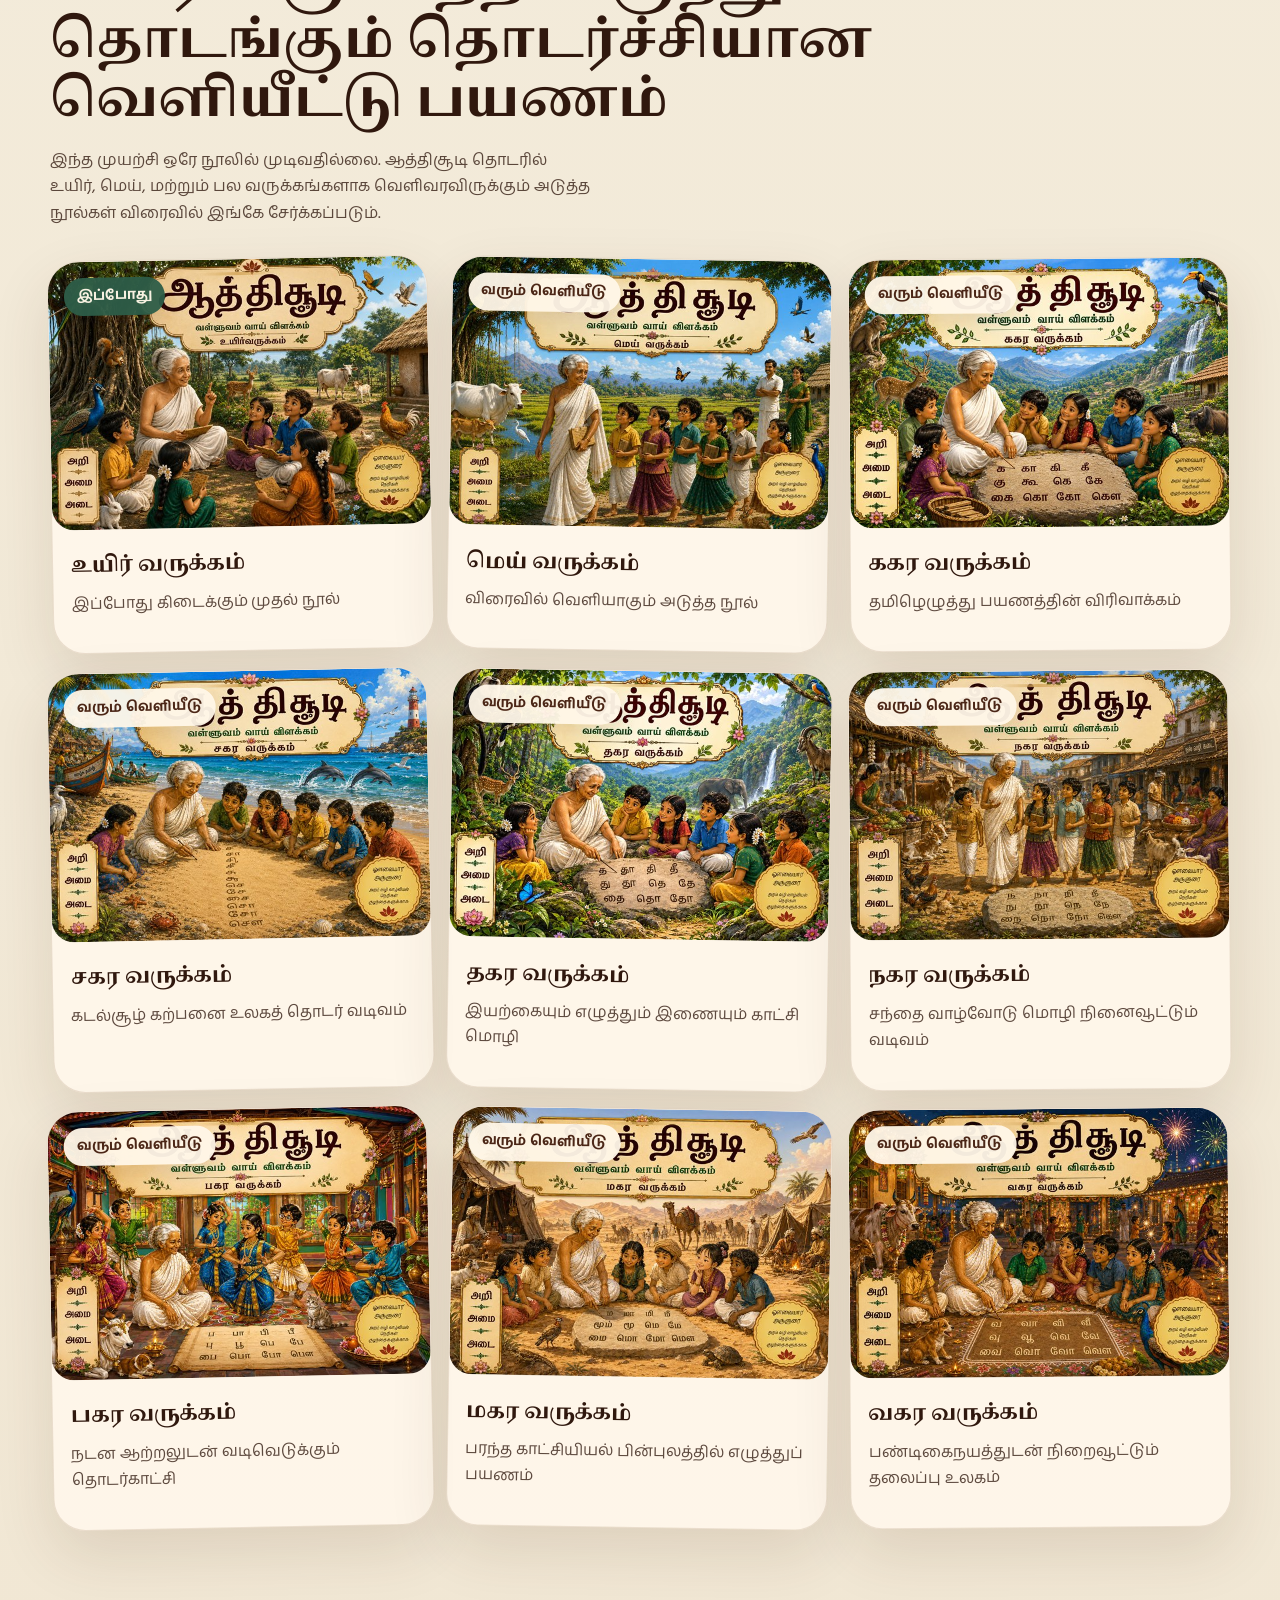
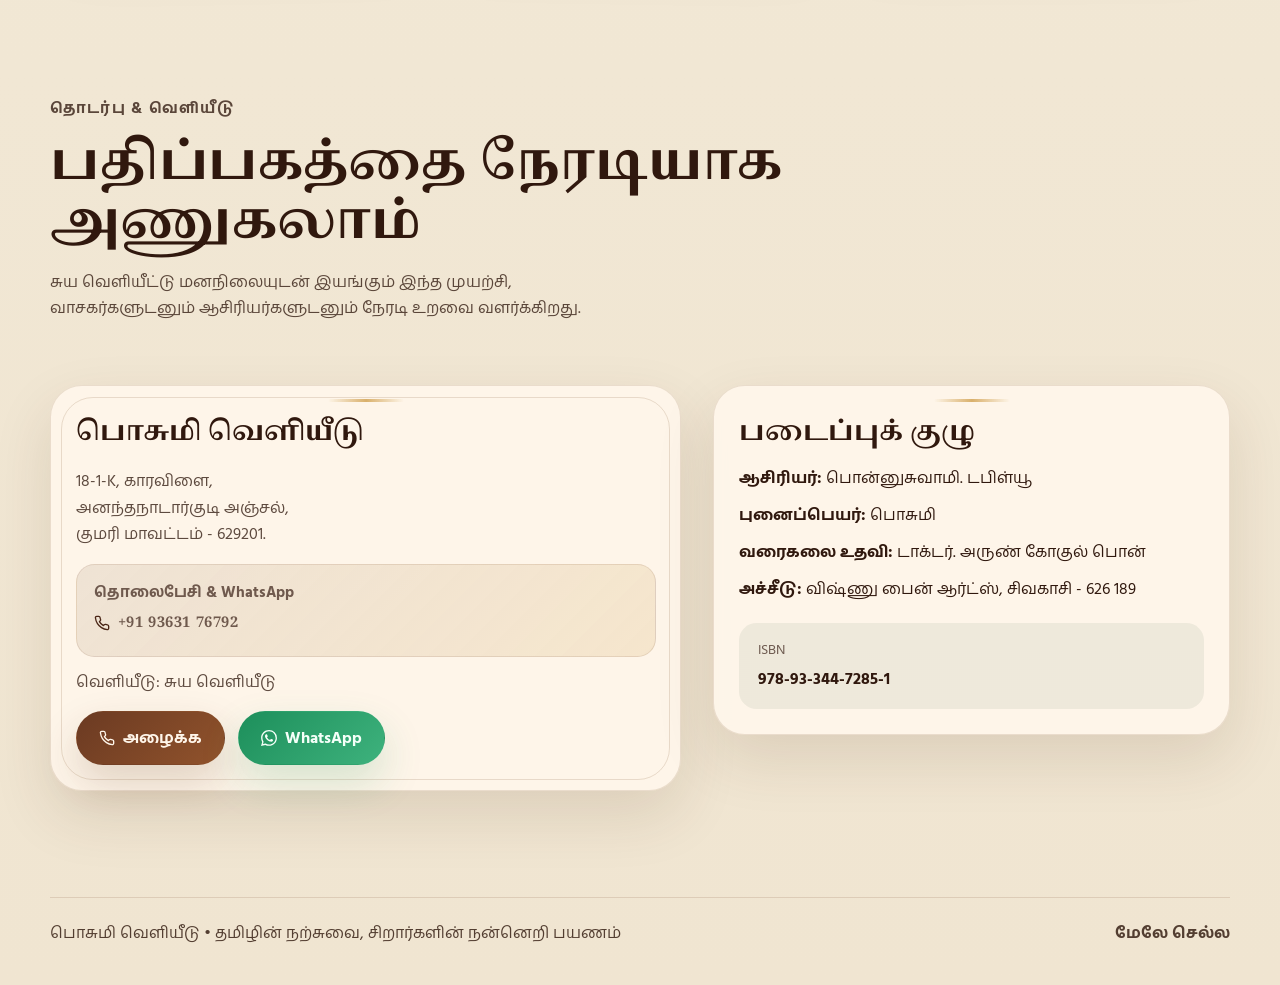
==== commit 1ec37094: "Improve initial load performance" ====
--- a/index.html
+++ b/index.html
@@ -16,9 +16,12 @@
   <link rel="alternate" hreflang="x-default" href="https://posumiveliyeedu.com/" />
   <link rel="preconnect" href="https://fonts.googleapis.com">
   <link rel="preconnect" href="https://fonts.gstatic.com" crossorigin>
-  <link href="https://fonts.googleapis.com/css2?family=Hind+Madurai:wght@400;500;600;700&family=Noto+Serif+Tamil:wght@500;600;700&display=swap" rel="stylesheet">
-  <link rel="icon" type="image/png" sizes="256x256" href="assets/generated/favicon.png">
-  <link rel="apple-touch-icon" href="assets/generated/favicon.png">
+  <link rel="preload" as="style" href="https://fonts.googleapis.com/css2?family=Hind+Madurai:wght@400;600;700&family=Noto+Serif+Tamil:wght@600;700&display=swap">
+  <link href="https://fonts.googleapis.com/css2?family=Hind+Madurai:wght@400;600;700&family=Noto+Serif+Tamil:wght@600;700&display=swap" rel="stylesheet" media="print" onload="this.media='all'">
+  <noscript><link href="https://fonts.googleapis.com/css2?family=Hind+Madurai:wght@400;600;700&family=Noto+Serif+Tamil:wght@600;700&display=swap" rel="stylesheet"></noscript>
+  <link rel="preload" as="image" href="assets/generated/featured-book-640.jpg" imagesrcset="assets/generated/featured-book-480.jpg 480w, assets/generated/featured-book-640.jpg 640w, assets/generated/featured-book.jpg 900w" imagesizes="(max-width: 760px) 88vw, (max-width: 1200px) 42vw, 900px">
+  <link rel="icon" type="image/png" sizes="64x64" href="assets/generated/favicon-64.png">
+  <link rel="apple-touch-icon" sizes="180x180" href="assets/generated/favicon-180.png">
   <link rel="manifest" href="manifest.webmanifest">
   <meta property="og:locale" content="ta_IN">
   <meta property="og:type" content="website">
@@ -115,7 +118,6 @@
   </script>
   <link rel="stylesheet" href="styles.css">
   <script src="script.js" defer></script>
-  <script src="hero-three.bundle.js" defer></script>
 </head>
 <body>
   <a class="skip-link" href="#main-content">உள்ளடக்கத்திற்குச் செல்ல</a>
@@ -222,7 +224,7 @@
           <div class="hero-visual reveal">
             <div class="hero-three-shell" data-hero-three aria-hidden="true"></div>
             <figure class="cover-frame">
-              <img src="assets/generated/featured-book.jpg" alt="ஆத்திசூடி வள்ளுவம் வாய் விளக்கம் உயிர் வருக்கம் அட்டைப்படம்" width="900" height="637" fetchpriority="high">
+              <img src="assets/generated/featured-book-640.jpg" srcset="assets/generated/featured-book-480.jpg 480w, assets/generated/featured-book-640.jpg 640w, assets/generated/featured-book.jpg 900w" sizes="(max-width: 760px) 88vw, (max-width: 1200px) 42vw, 900px" alt="ஆத்திசூடி வள்ளுவம் வாய் விளக்கம் உயிர் வருக்கம் அட்டைப்படம்" width="900" height="637" fetchpriority="high" decoding="async">
             </figure>
             <aside class="hero-meta ornament-card">
               <p class="mini-label">தற்போதைய வெளியீடு</p>
@@ -313,7 +315,7 @@
           <div class="featured-grid">
             <article class="book-showcase reveal">
               <div class="book-image-shell">
-                <img src="assets/generated/featured-book.jpg" alt="ஆத்திசூடி உயிர் வருக்கம் அட்டைப்படம்" width="900" height="637" loading="eager">
+                <img src="assets/generated/featured-book-640.jpg" srcset="assets/generated/featured-book-480.jpg 480w, assets/generated/featured-book-640.jpg 640w, assets/generated/featured-book.jpg 900w" sizes="(max-width: 1024px) 92vw, 44vw" alt="ஆத்திசூடி உயிர் வருக்கம் அட்டைப்படம்" width="900" height="637" loading="lazy" decoding="async">
               </div>
               <p class="caption">குழந்தைகளுக்கான எளிய வாசிப்பு, நினைவில் நிற்கும் காட்சியமைப்பு, தமிழின் நன்னெறி வழிகாட்டுதல்.</p>
             </article>
@@ -408,7 +410,8 @@
                 </div>
               </div>
               <div class="pdf-embed-shell">
-                <object data="Book/Aathichudi_Intro.pdf#toolbar=0&navpanes=0&scrollbar=1&view=FitH" type="application/pdf" aria-label="ஆத்திசூடி முன்னோட்ட PDF inline viewer">
+                <div class="pdf-loading-note" data-pdf-placeholder>இந்த பகுதியை அணையும் போது PDF முன்னோட்டம் தானாக ஏற்றப்படும்.</div>
+                <object data-src="Book/Aathichudi_Intro.pdf#toolbar=0&navpanes=0&scrollbar=1&view=FitH" type="application/pdf" aria-label="ஆத்திசூடி முன்னோட்ட PDF inline viewer" data-lazy-pdf>
                   <p>இந்த உலாவியில் inline PDF திறக்கப்படவில்லை. <a href="Book/Aathichudi_Intro.pdf" target="_blank" rel="noopener">புதிய சாளரத்தில் PDF-ஐ திறக்கவும்</a>.</p>
                 </object>
               </div>
@@ -428,7 +431,7 @@
           <div class="series-grid">
             <article class="series-card reveal">
               <span class="series-status current">இப்போது</span>
-              <img src="assets/generated/series-0.jpg" alt="ஆத்திசூடி உயிர் வருக்கம் அட்டைப்படம்" width="640" height="453" decoding="async">
+              <img src="assets/generated/series-0-320.jpg" srcset="assets/generated/series-0-320.jpg 320w, assets/generated/series-0.jpg 640w" sizes="(max-width: 760px) 92vw, (max-width: 1024px) 46vw, 31vw" alt="ஆத்திசூடி உயிர் வருக்கம் அட்டைப்படம்" width="640" height="453" loading="lazy" decoding="async">
               <div class="series-body">
                 <h3>உயிர் வருக்கம்</h3>
                 <p>இப்போது கிடைக்கும் முதல் நூல்</p>
@@ -436,7 +439,7 @@
             </article>
             <article class="series-card reveal">
               <span class="series-status">வரும் வெளியீடு</span>
-              <img src="assets/generated/series-1.jpg" alt="ஆத்திசூடி மெய் வருக்கம் அட்டைப்படம்" width="640" height="453" decoding="async">
+              <img src="assets/generated/series-1-320.jpg" srcset="assets/generated/series-1-320.jpg 320w, assets/generated/series-1.jpg 640w" sizes="(max-width: 760px) 92vw, (max-width: 1024px) 46vw, 31vw" alt="ஆத்திசூடி மெய் வருக்கம் அட்டைப்படம்" width="640" height="453" loading="lazy" decoding="async">
               <div class="series-body">
                 <h3>மெய் வருக்கம்</h3>
                 <p>விரைவில் வெளியாகும் அடுத்த நூல்</p>
@@ -444,7 +447,7 @@
             </article>
             <article class="series-card reveal">
               <span class="series-status">வரும் வெளியீடு</span>
-              <img src="assets/generated/series-2.jpg" alt="ஆத்திசூடி ககர வருக்கம் அட்டைப்படம்" width="640" height="453" decoding="async">
+              <img src="assets/generated/series-2-320.jpg" srcset="assets/generated/series-2-320.jpg 320w, assets/generated/series-2.jpg 640w" sizes="(max-width: 760px) 92vw, (max-width: 1024px) 46vw, 31vw" alt="ஆத்திசூடி ககர வருக்கம் அட்டைப்படம்" width="640" height="453" loading="lazy" decoding="async">
               <div class="series-body">
                 <h3>ககர வருக்கம்</h3>
                 <p>தமிழெழுத்து பயணத்தின் விரிவாக்கம்</p>
@@ -452,7 +455,7 @@
             </article>
             <article class="series-card reveal">
               <span class="series-status">வரும் வெளியீடு</span>
-              <img src="assets/generated/series-3.jpg" alt="ஆத்திசூடி சகர வருக்கம் அட்டைப்படம்" width="640" height="453" decoding="async">
+              <img src="assets/generated/series-3-320.jpg" srcset="assets/generated/series-3-320.jpg 320w, assets/generated/series-3.jpg 640w" sizes="(max-width: 760px) 92vw, (max-width: 1024px) 46vw, 31vw" alt="ஆத்திசூடி சகர வருக்கம் அட்டைப்படம்" width="640" height="453" loading="lazy" decoding="async">
               <div class="series-body">
                 <h3>சகர வருக்கம்</h3>
                 <p>கடல்சூழ் கற்பனை உலகத் தொடர் வடிவம்</p>
@@ -460,7 +463,7 @@
             </article>
             <article class="series-card reveal">
               <span class="series-status">வரும் வெளியீடு</span>
-              <img src="assets/generated/series-4.jpg" alt="ஆத்திசூடி தகர வருக்கம் அட்டைப்படம்" width="640" height="453" decoding="async">
+              <img src="assets/generated/series-4-320.jpg" srcset="assets/generated/series-4-320.jpg 320w, assets/generated/series-4.jpg 640w" sizes="(max-width: 760px) 92vw, (max-width: 1024px) 46vw, 31vw" alt="ஆத்திசூடி தகர வருக்கம் அட்டைப்படம்" width="640" height="453" loading="lazy" decoding="async">
               <div class="series-body">
                 <h3>தகர வருக்கம்</h3>
                 <p>இயற்கையும் எழுத்தும் இணையும் காட்சி மொழி</p>
@@ -468,7 +471,7 @@
             </article>
             <article class="series-card reveal">
               <span class="series-status">வரும் வெளியீடு</span>
-              <img src="assets/generated/series-5.jpg" alt="ஆத்திசூடி நகர வருக்கம் அட்டைப்படம்" width="640" height="453" decoding="async">
+              <img src="assets/generated/series-5-320.jpg" srcset="assets/generated/series-5-320.jpg 320w, assets/generated/series-5.jpg 640w" sizes="(max-width: 760px) 92vw, (max-width: 1024px) 46vw, 31vw" alt="ஆத்திசூடி நகர வருக்கம் அட்டைப்படம்" width="640" height="453" loading="lazy" decoding="async">
               <div class="series-body">
                 <h3>நகர வருக்கம்</h3>
                 <p>சந்தை வாழ்வோடு மொழி நினைவூட்டும் வடிவம்</p>
@@ -476,7 +479,7 @@
             </article>
             <article class="series-card reveal">
               <span class="series-status">வரும் வெளியீடு</span>
-              <img src="assets/generated/series-6.jpg" alt="ஆத்திசூடி பகர வருக்கம் அட்டைப்படம்" width="640" height="453" decoding="async">
+              <img src="assets/generated/series-6-320.jpg" srcset="assets/generated/series-6-320.jpg 320w, assets/generated/series-6.jpg 640w" sizes="(max-width: 760px) 92vw, (max-width: 1024px) 46vw, 31vw" alt="ஆத்திசூடி பகர வருக்கம் அட்டைப்படம்" width="640" height="453" loading="lazy" decoding="async">
               <div class="series-body">
                 <h3>பகர வருக்கம்</h3>
                 <p>நடன ஆற்றலுடன் வடிவெடுக்கும் தொடர்காட்சி</p>
@@ -484,7 +487,7 @@
             </article>
             <article class="series-card reveal">
               <span class="series-status">வரும் வெளியீடு</span>
-              <img src="assets/generated/series-7.jpg" alt="ஆத்திசூடி மகர வருக்கம் அட்டைப்படம்" width="640" height="453" decoding="async">
+              <img src="assets/generated/series-7-320.jpg" srcset="assets/generated/series-7-320.jpg 320w, assets/generated/series-7.jpg 640w" sizes="(max-width: 760px) 92vw, (max-width: 1024px) 46vw, 31vw" alt="ஆத்திசூடி மகர வருக்கம் அட்டைப்படம்" width="640" height="453" loading="lazy" decoding="async">
               <div class="series-body">
                 <h3>மகர வருக்கம்</h3>
                 <p>பரந்த காட்சியியல் பின்புலத்தில் எழுத்துப் பயணம்</p>
@@ -492,7 +495,7 @@
             </article>
             <article class="series-card reveal">
               <span class="series-status">வரும் வெளியீடு</span>
-              <img src="assets/generated/series-8.jpg" alt="ஆத்திசூடி வகர வருக்கம் அட்டைப்படம்" width="640" height="453" decoding="async">
+              <img src="assets/generated/series-8-320.jpg" srcset="assets/generated/series-8-320.jpg 320w, assets/generated/series-8.jpg 640w" sizes="(max-width: 760px) 92vw, (max-width: 1024px) 46vw, 31vw" alt="ஆத்திசூடி வகர வருக்கம் அட்டைப்படம்" width="640" height="453" loading="lazy" decoding="async">
               <div class="series-body">
                 <h3>வகர வருக்கம்</h3>
                 <p>பண்டிகைநயத்துடன் நிறைவூட்டும் தலைப்பு உலகம்</p>
--- a/styles.css
+++ b/styles.css
@@ -986,6 +986,24 @@
   border: 1px solid rgba(117, 72, 34, 0.12);
 }
 
+.pdf-loading-note {
+  display: grid;
+  place-items: center;
+  min-height: clamp(10rem, 22vh, 13rem);
+  padding: 1rem 1.25rem;
+  border-radius: 1rem;
+  background:
+    linear-gradient(120deg, rgba(255, 250, 242, 0.95), rgba(241, 230, 206, 0.9), rgba(255, 250, 242, 0.95));
+  background-size: 220% 100%;
+  color: rgba(48, 24, 14, 0.8);
+  text-align: center;
+  animation: shimmer-inline 2.8s linear infinite;
+}
+
+.pdf-embed-shell.is-loaded .pdf-loading-note {
+  display: none;
+}
+
 .pdf-embed-shell object {
   display: block;
   width: 100%;
@@ -993,6 +1011,10 @@
   border: 0;
   border-radius: 1rem;
   background: #fff;
+}
+
+.pdf-embed-shell:not(.is-loaded) object {
+  display: none;
 }
 
 .pdf-embed-shell p {
@@ -1247,6 +1269,16 @@
   50% {
     background-position: 100% 50%;
     box-shadow: 0 28px 60px rgba(122, 66, 29, 0.28);
+  }
+}
+
+@keyframes shimmer-inline {
+  0% {
+    background-position: 200% 50%;
+  }
+
+  100% {
+    background-position: -20% 50%;
   }
 }
 
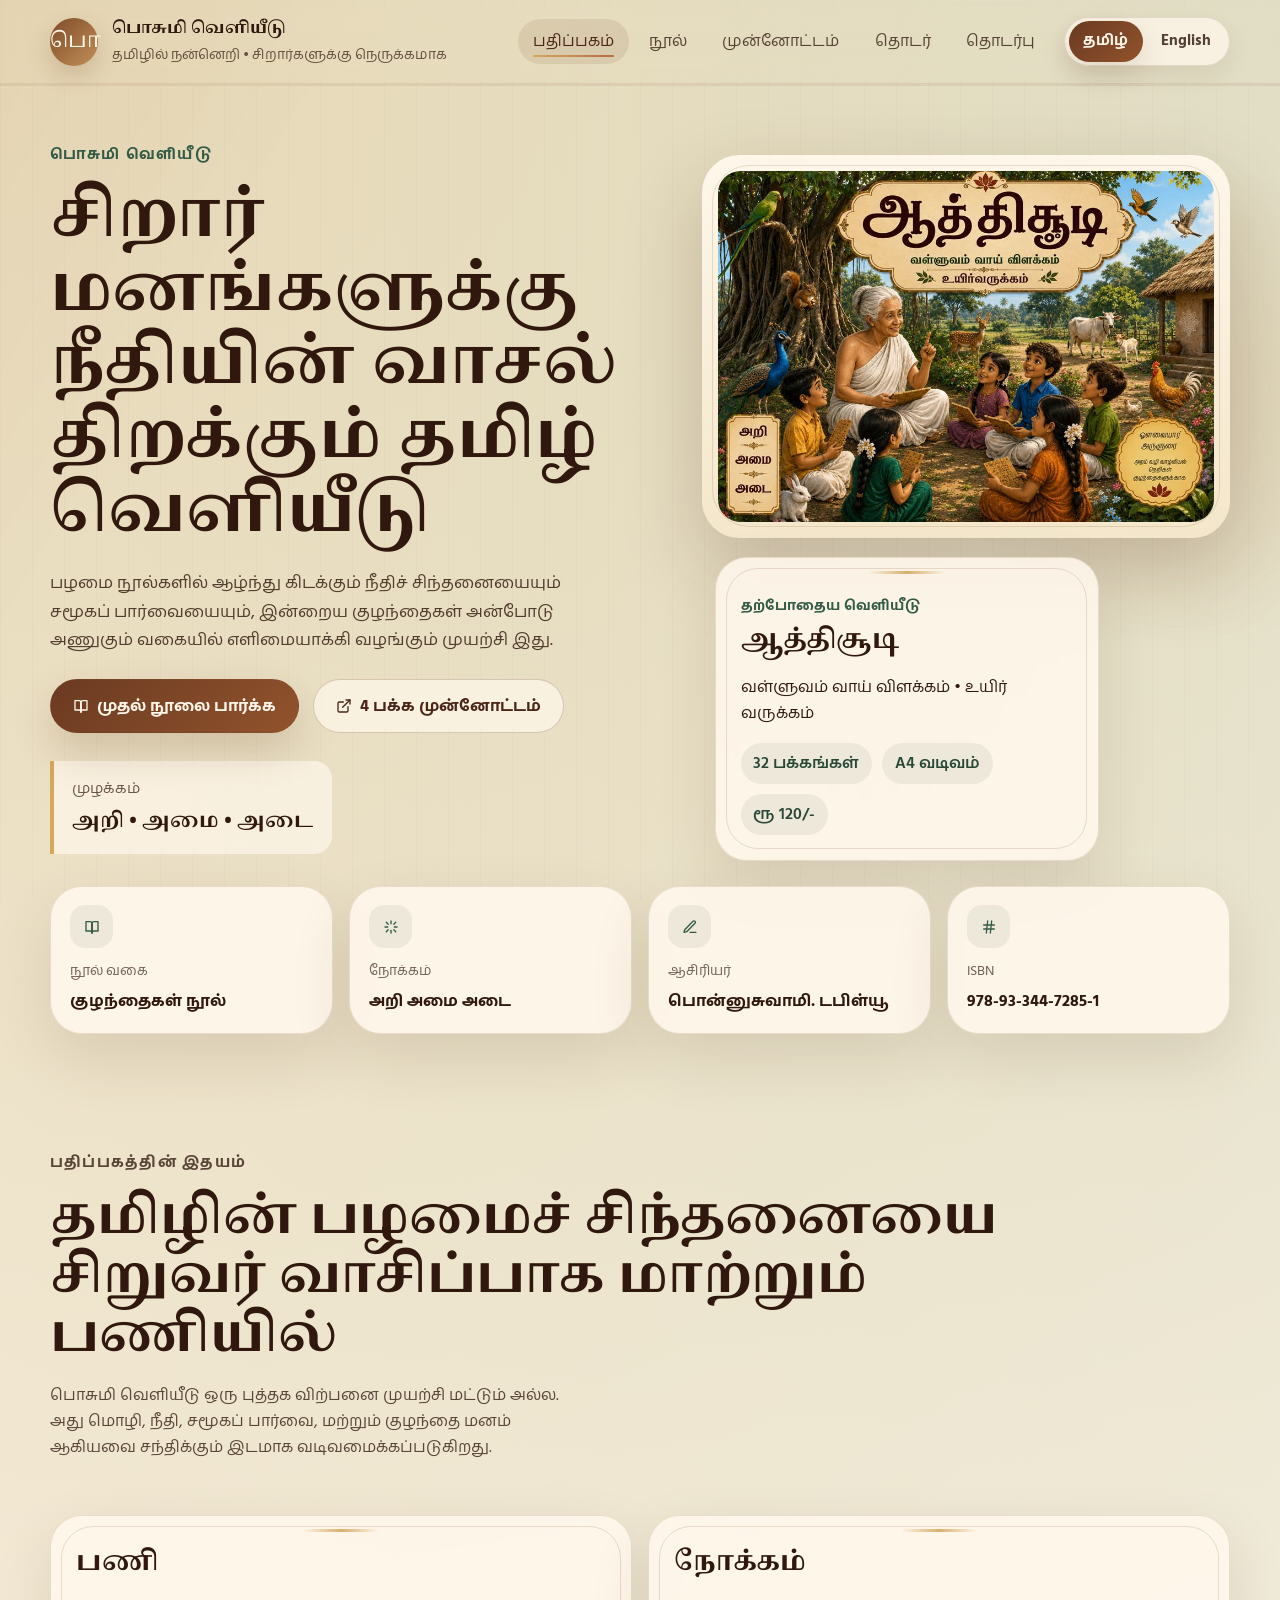
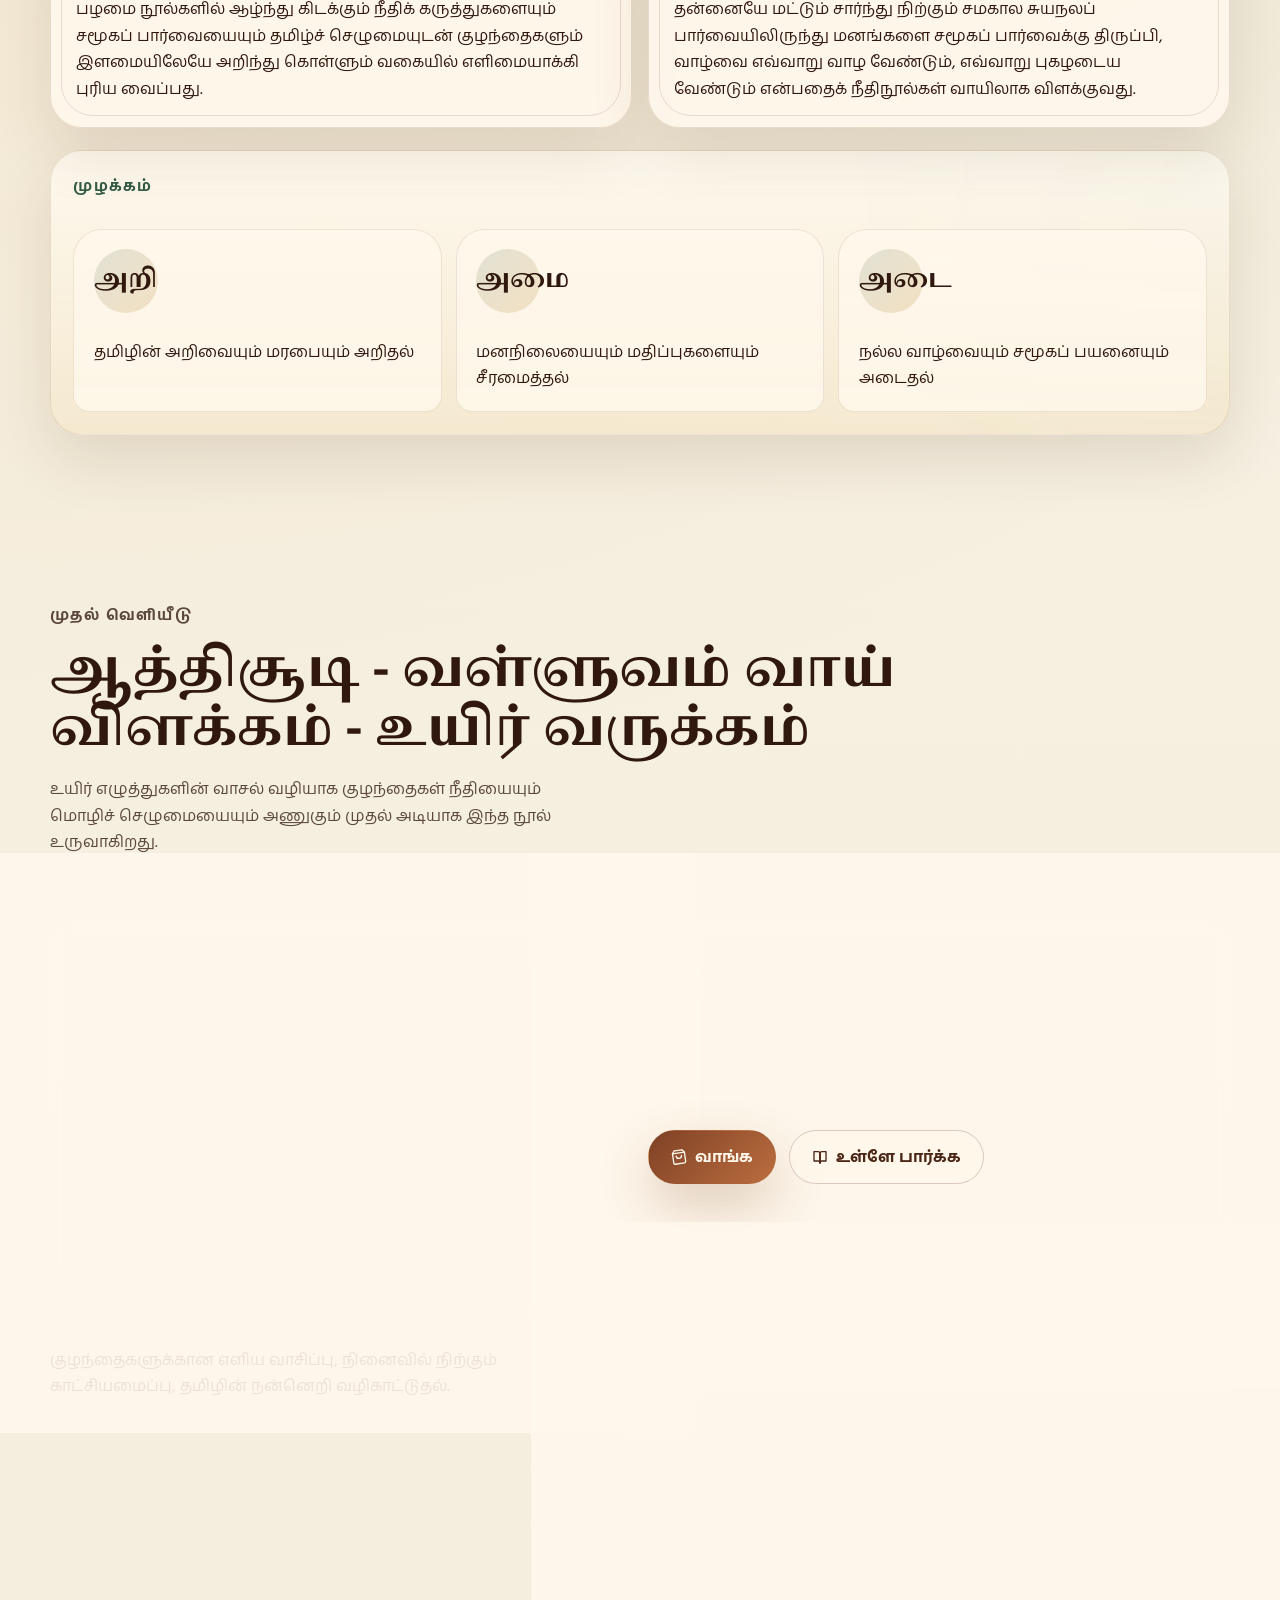
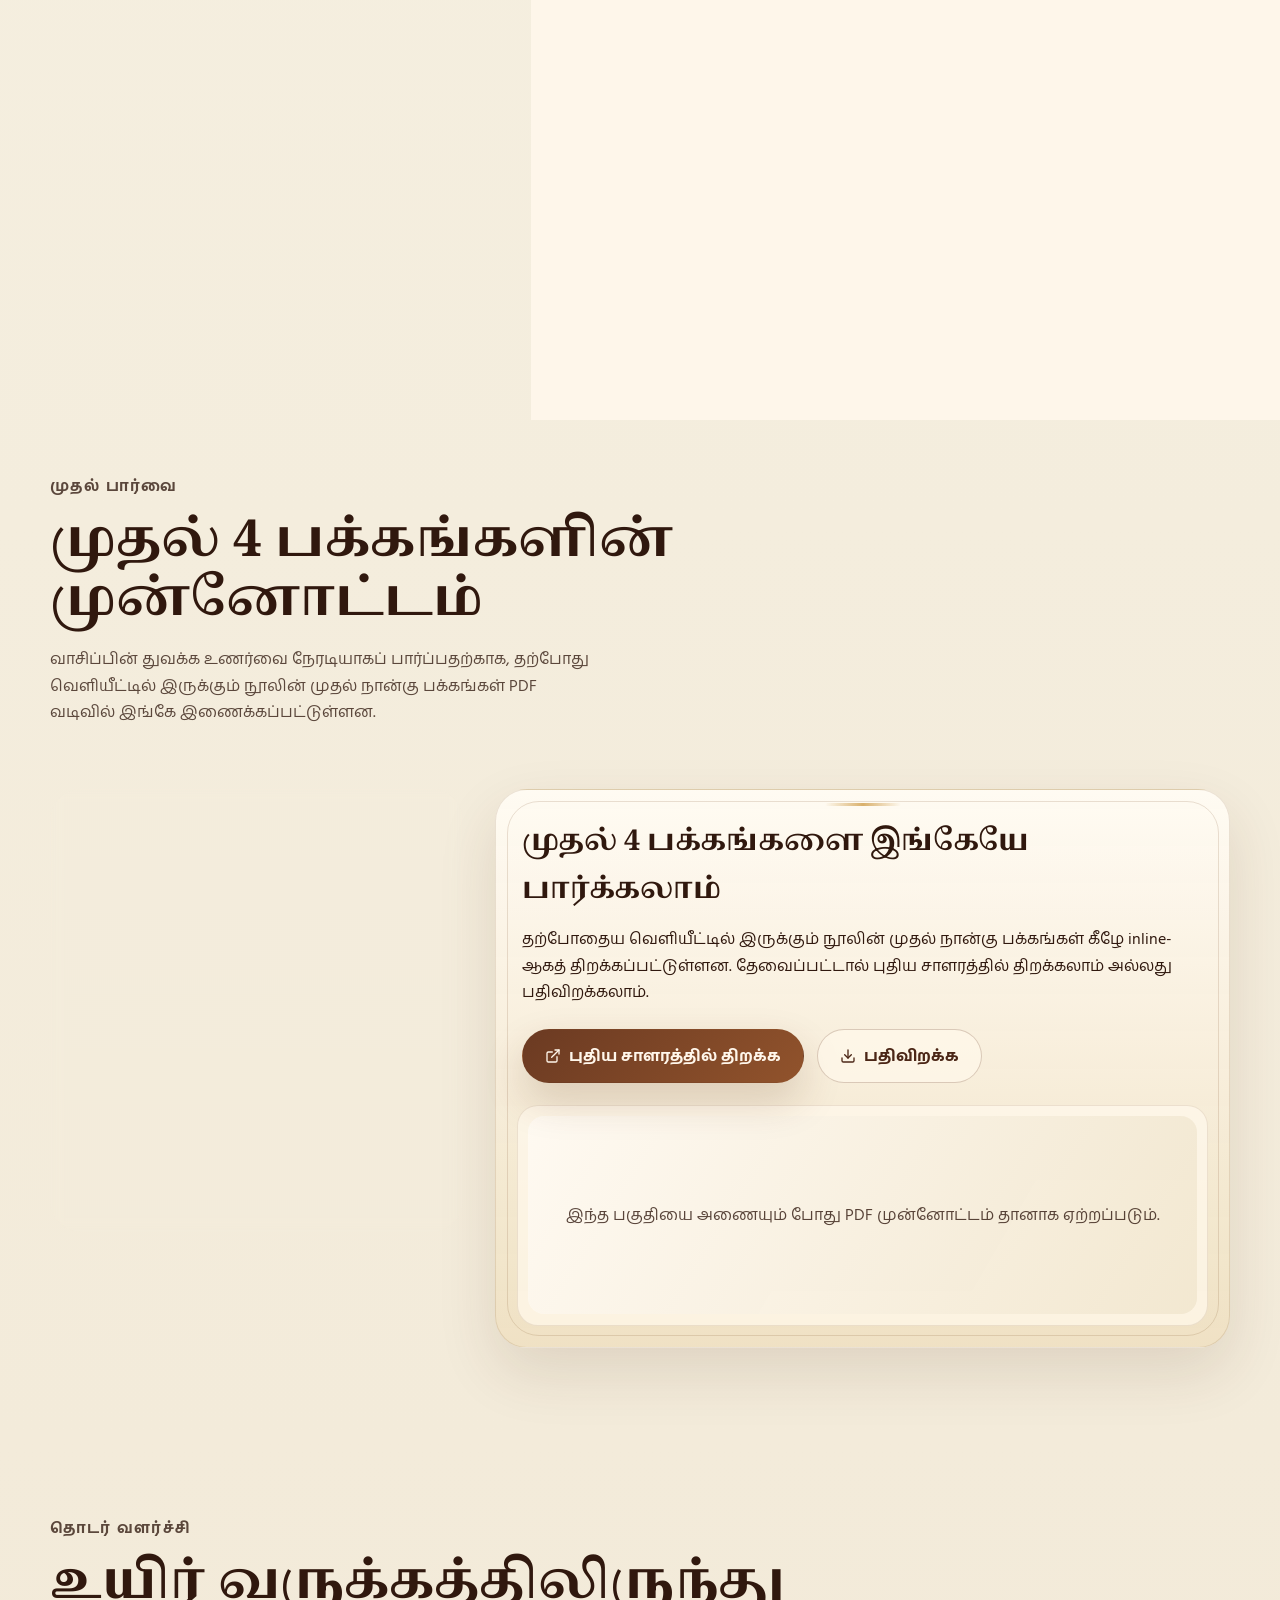
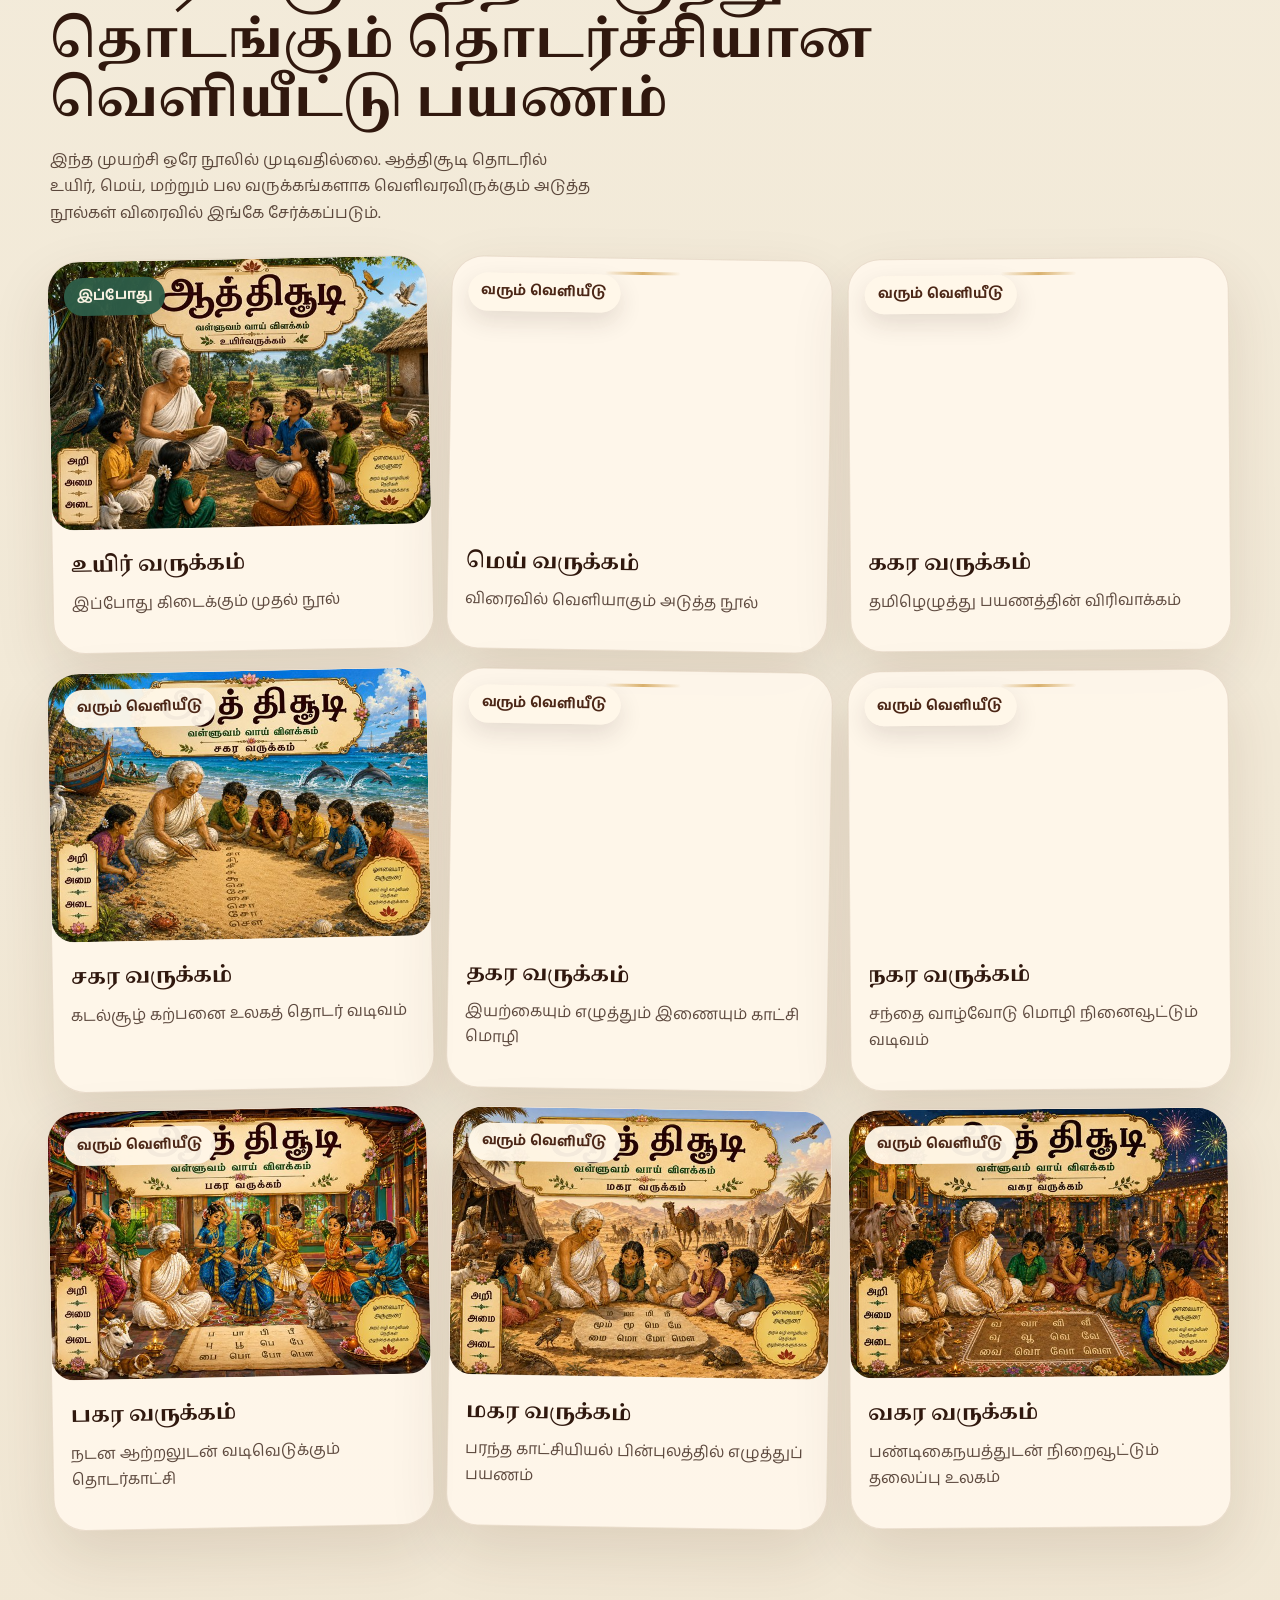
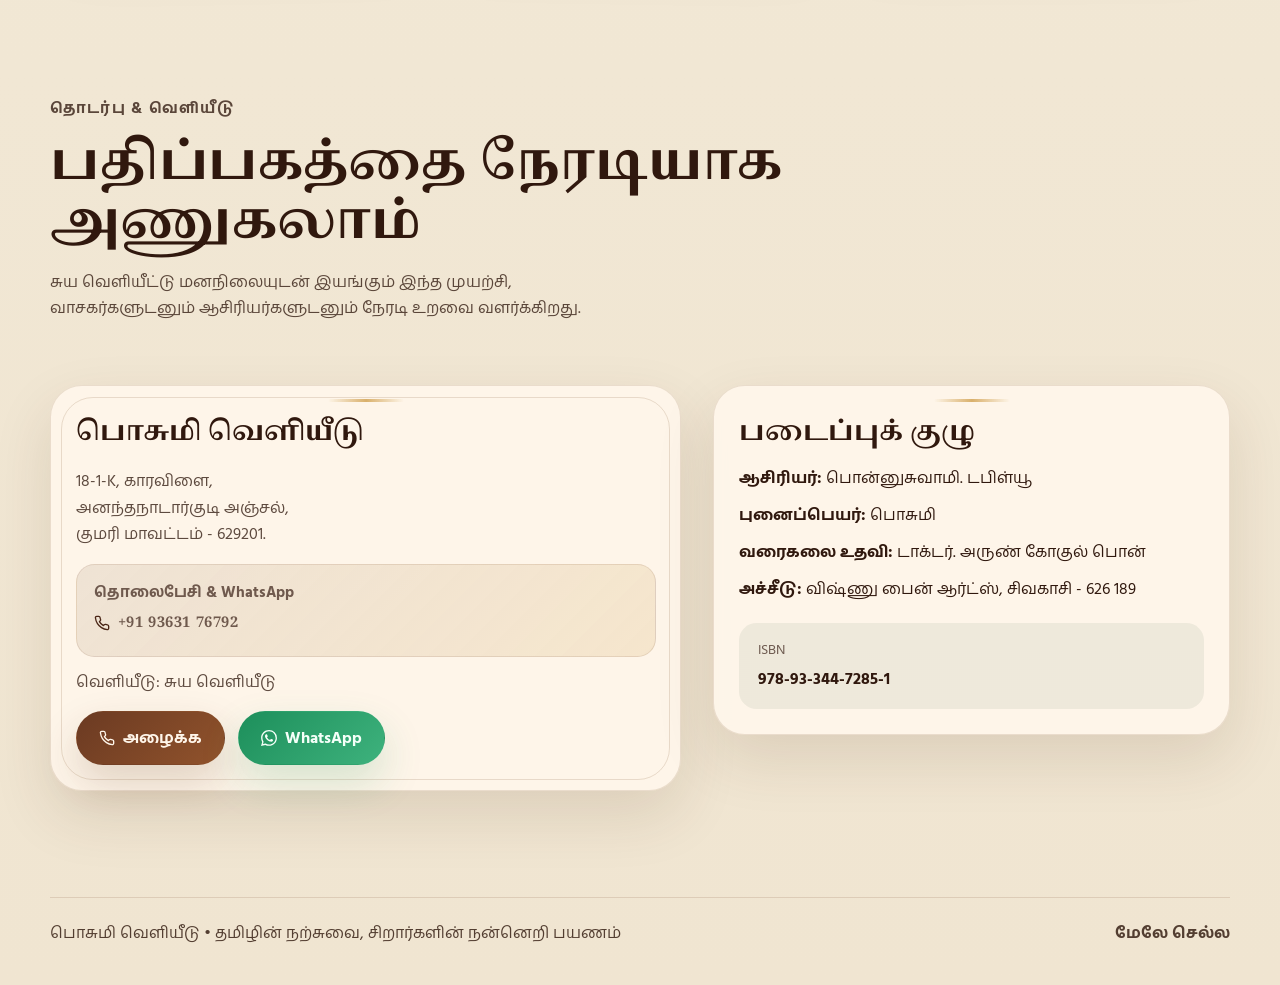
==== commit 76610b37: "Trim initial load path" ====
--- a/index.html
+++ b/index.html
@@ -19,7 +19,6 @@
   <link rel="preload" as="style" href="https://fonts.googleapis.com/css2?family=Hind+Madurai:wght@400;600;700&family=Noto+Serif+Tamil:wght@600;700&display=swap">
   <link href="https://fonts.googleapis.com/css2?family=Hind+Madurai:wght@400;600;700&family=Noto+Serif+Tamil:wght@600;700&display=swap" rel="stylesheet" media="print" onload="this.media='all'">
   <noscript><link href="https://fonts.googleapis.com/css2?family=Hind+Madurai:wght@400;600;700&family=Noto+Serif+Tamil:wght@600;700&display=swap" rel="stylesheet"></noscript>
-  <link rel="preload" as="image" href="assets/generated/featured-book-640.jpg" imagesrcset="assets/generated/featured-book-480.jpg 480w, assets/generated/featured-book-640.jpg 640w, assets/generated/featured-book.jpg 900w" imagesizes="(max-width: 760px) 88vw, (max-width: 1200px) 42vw, 900px">
   <link rel="icon" type="image/png" sizes="64x64" href="assets/generated/favicon-64.png">
   <link rel="apple-touch-icon" sizes="180x180" href="assets/generated/favicon-180.png">
   <link rel="manifest" href="manifest.webmanifest">
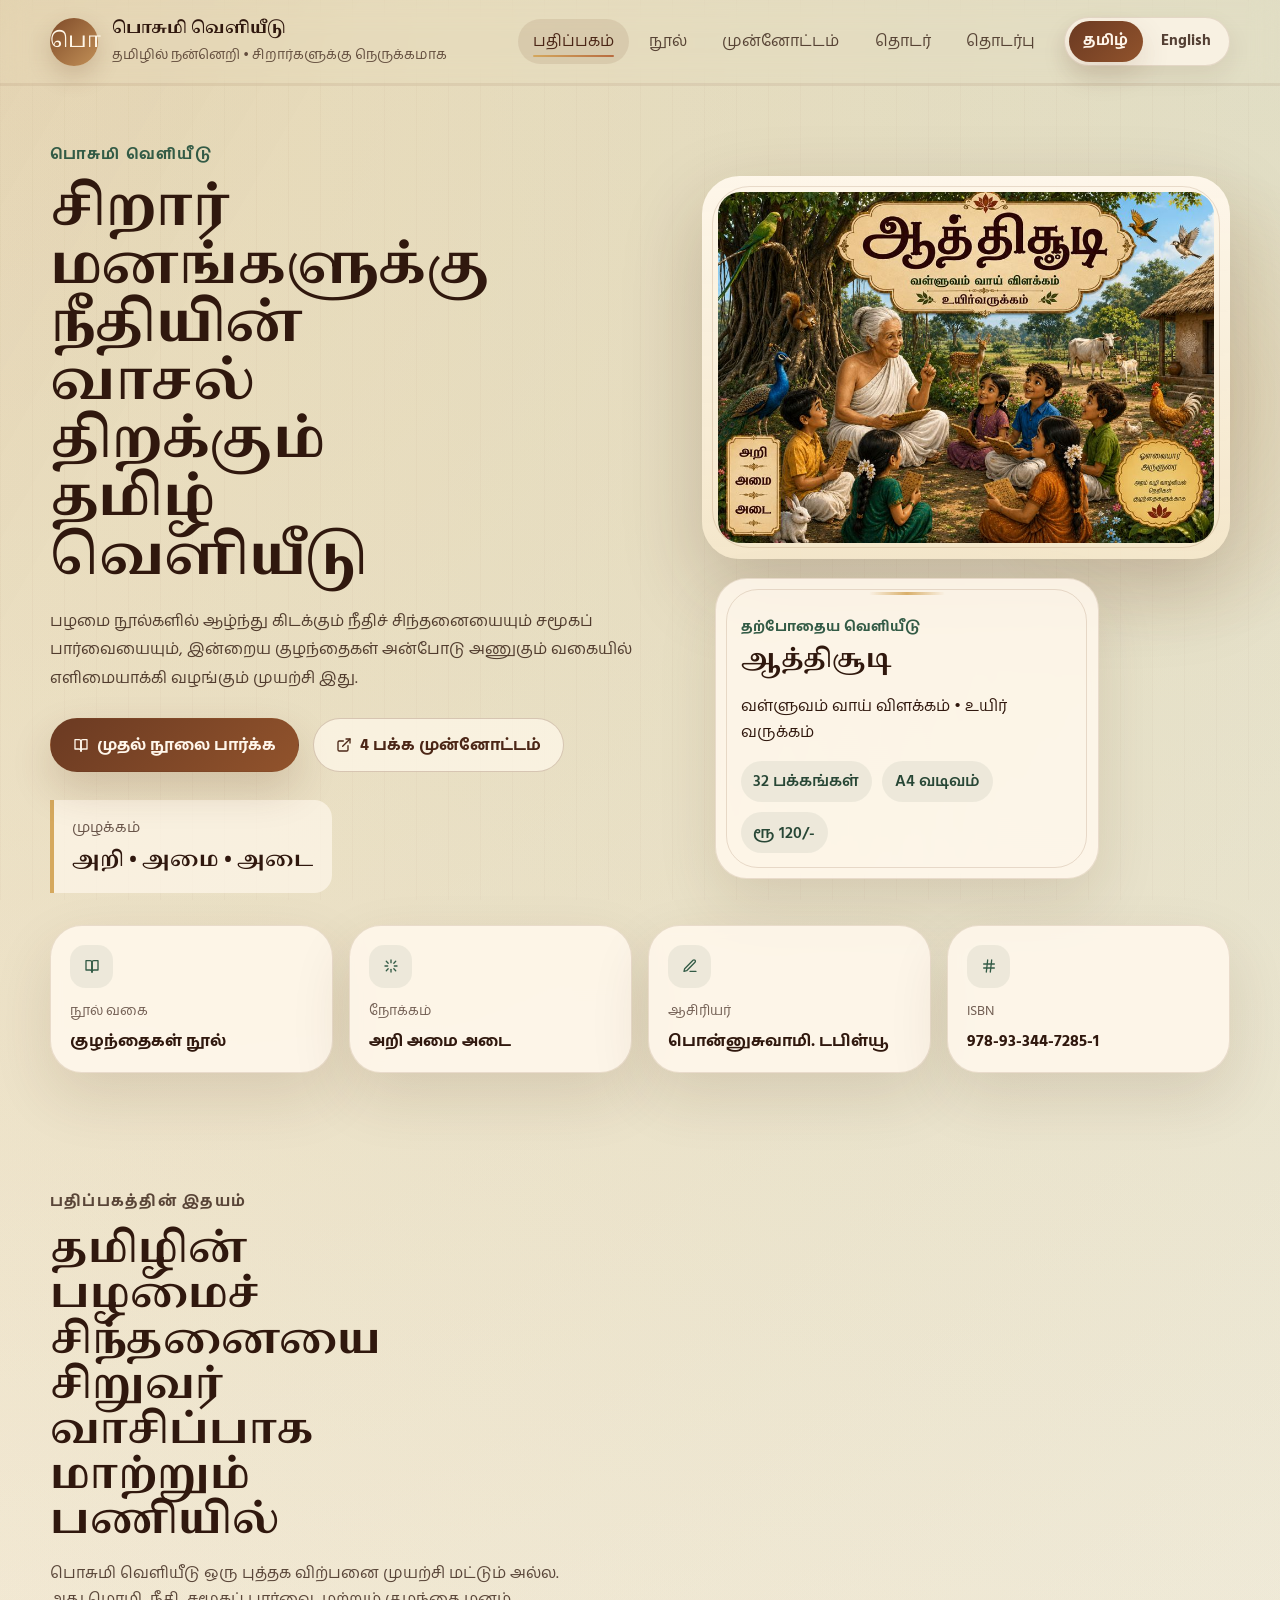
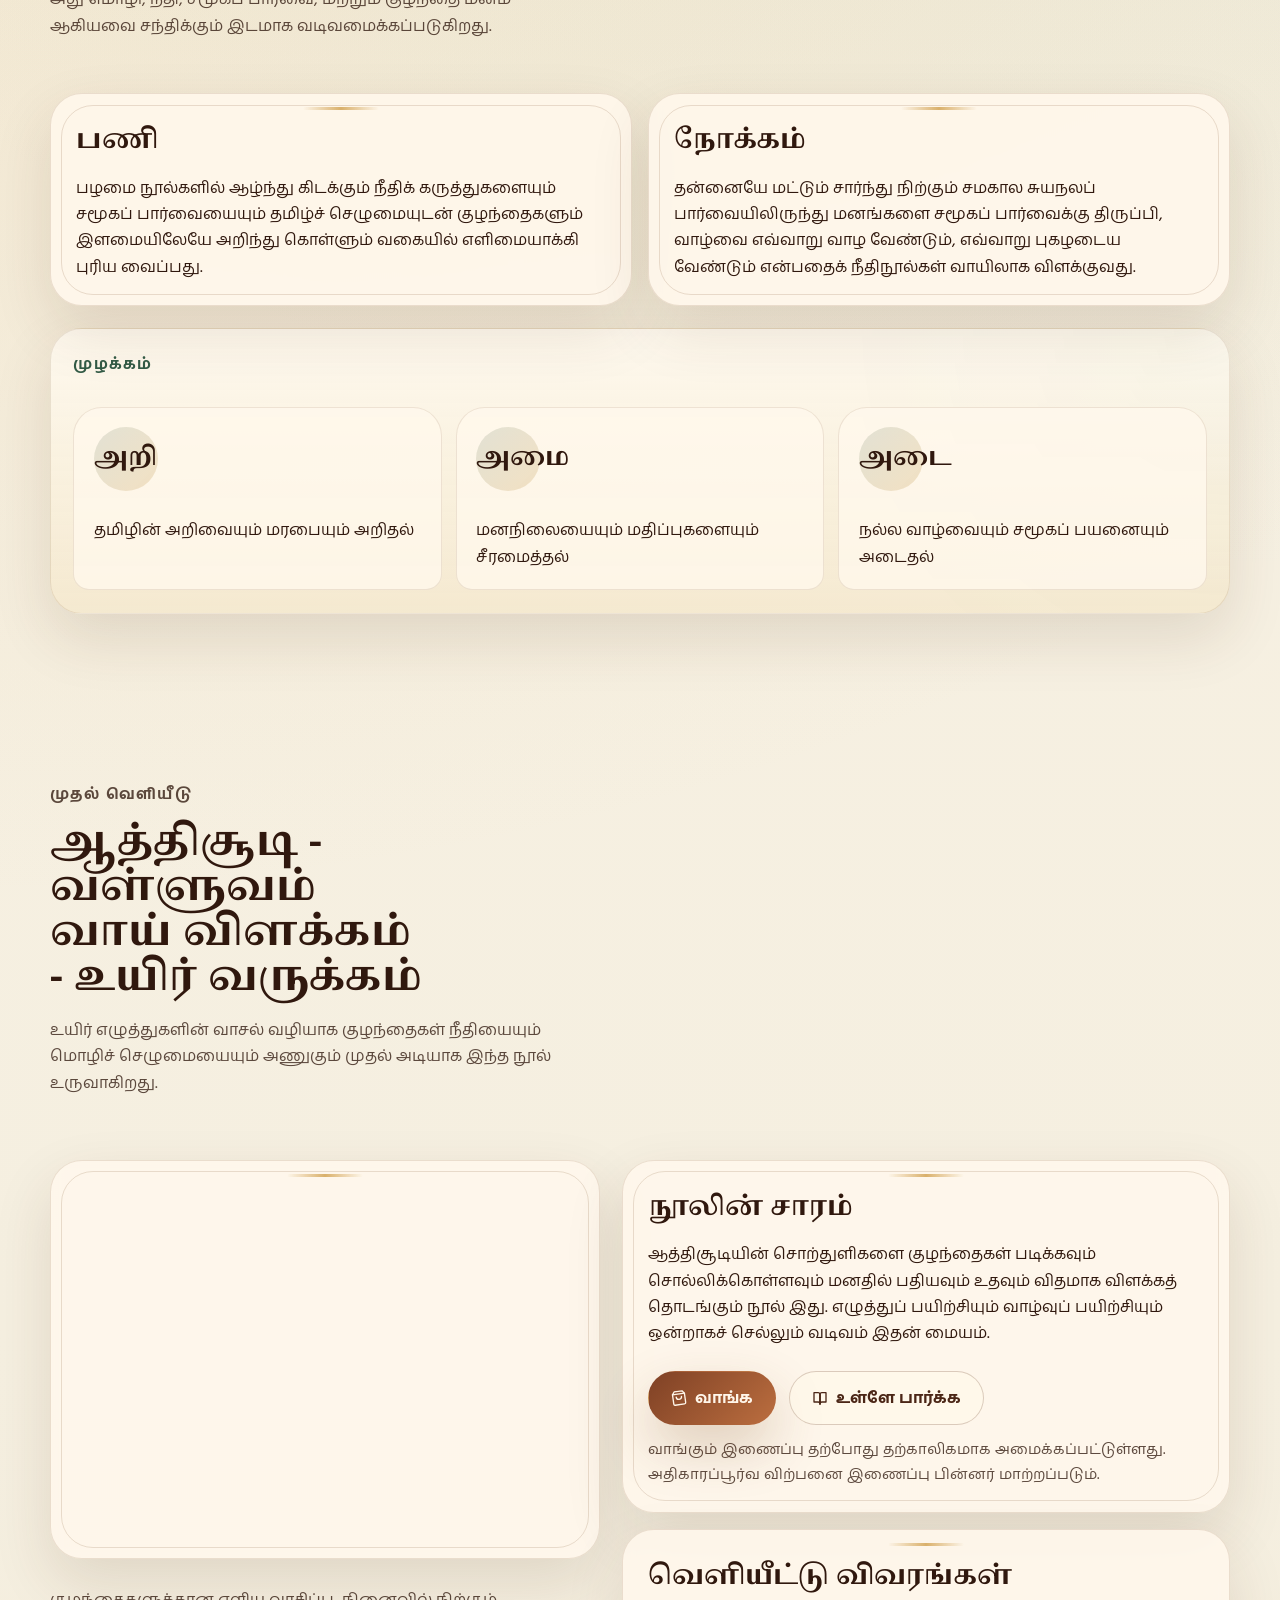
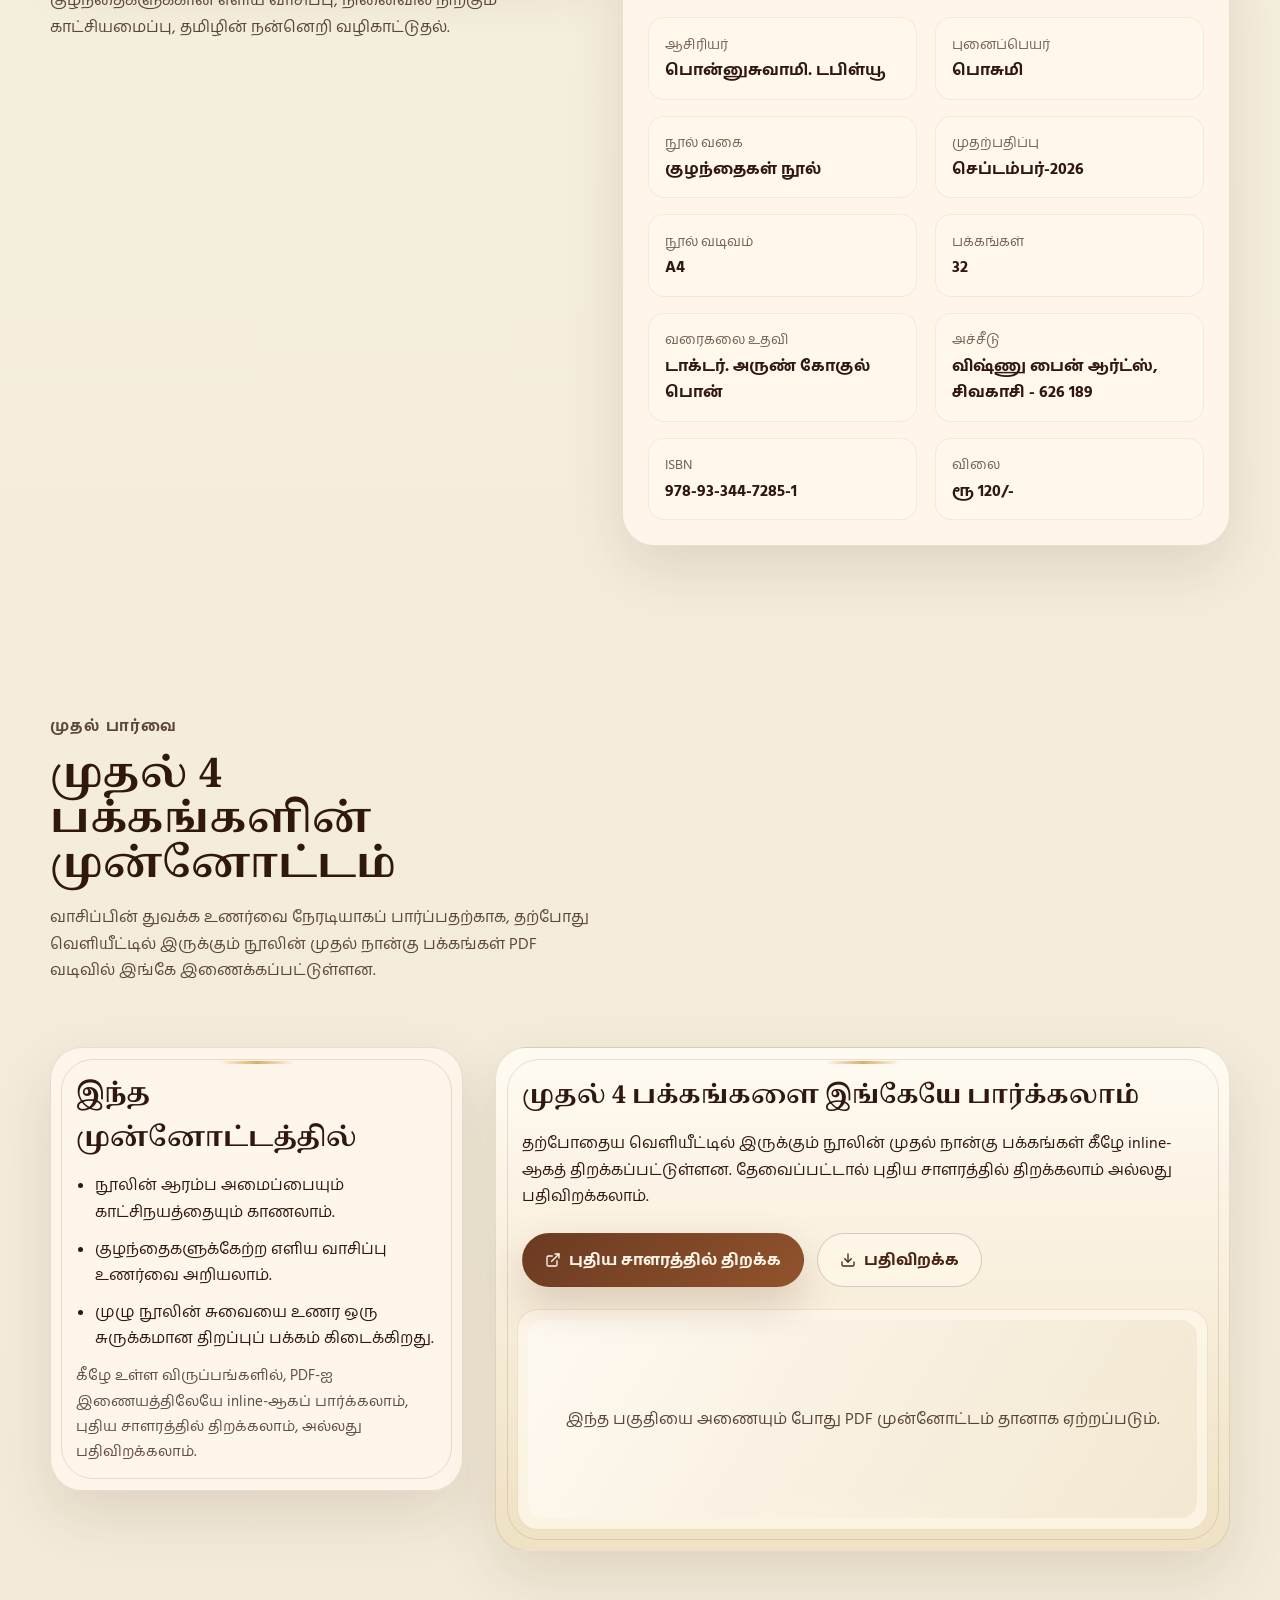
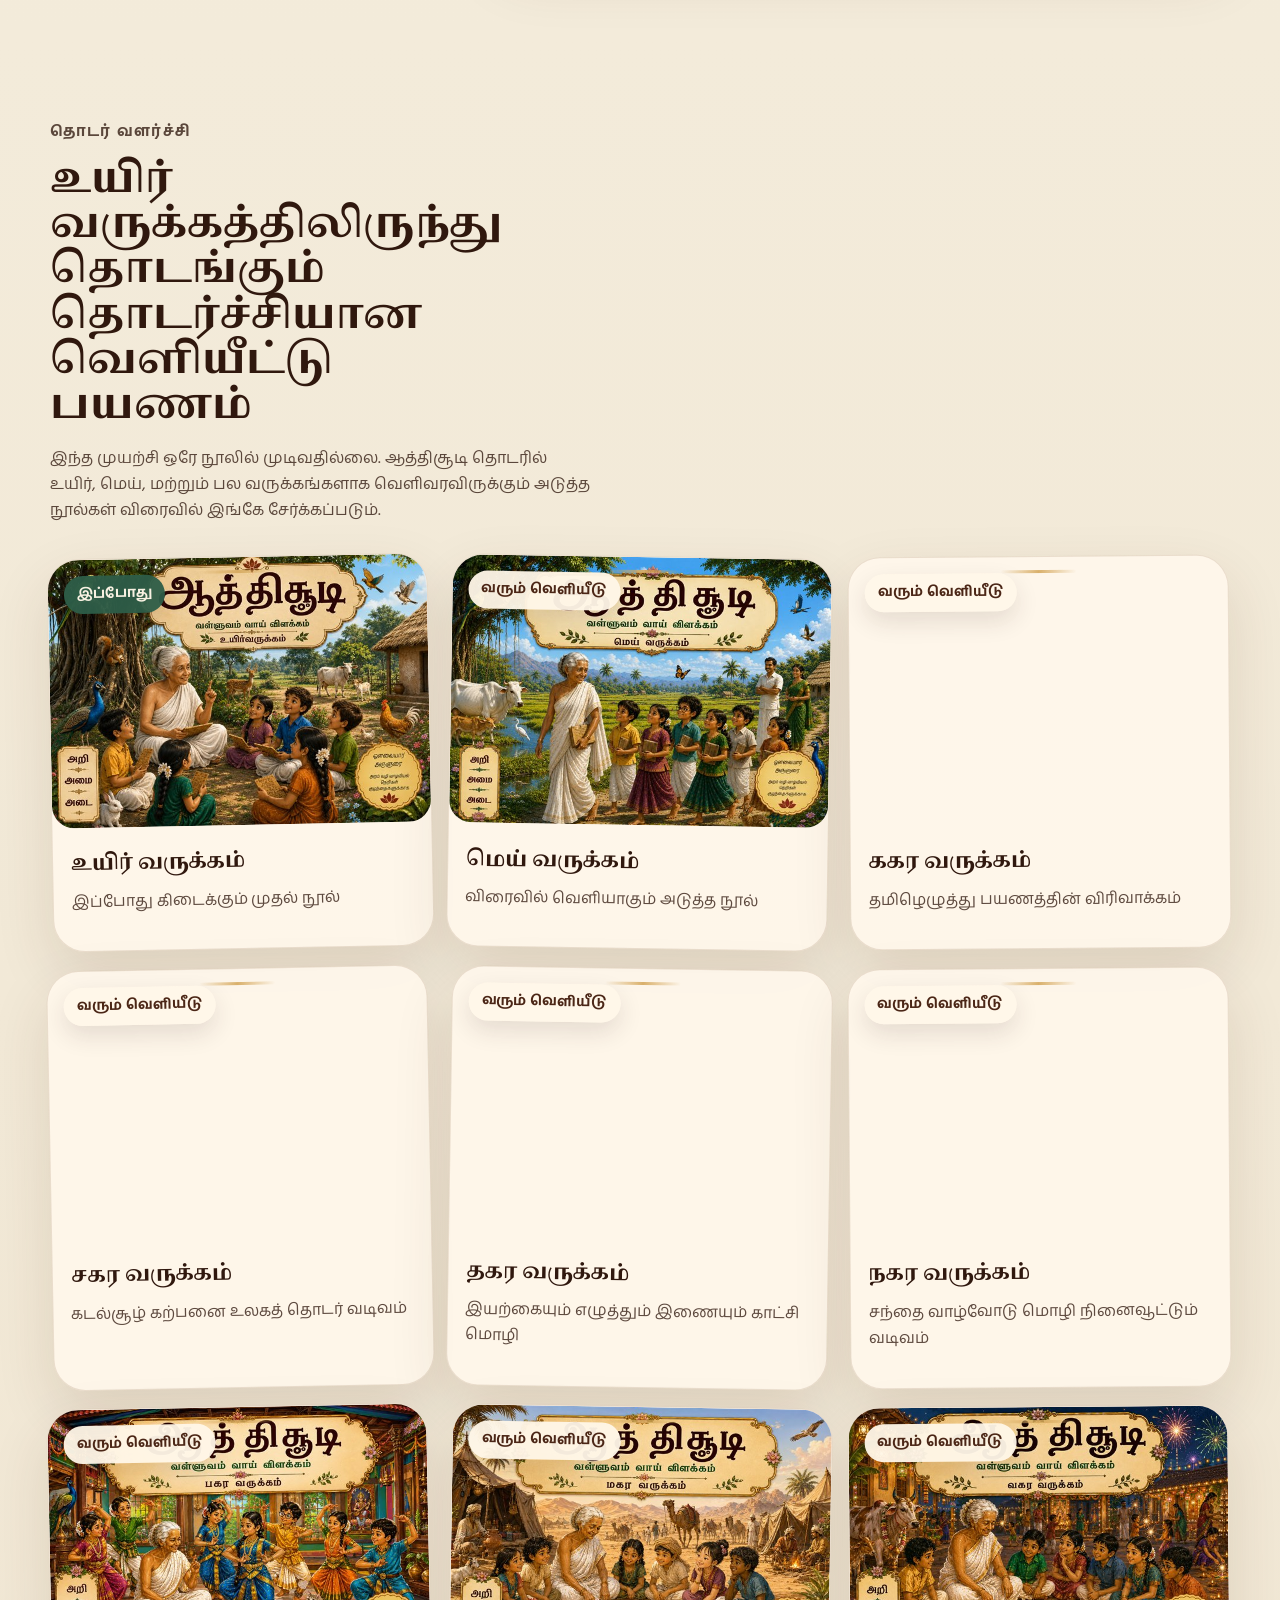
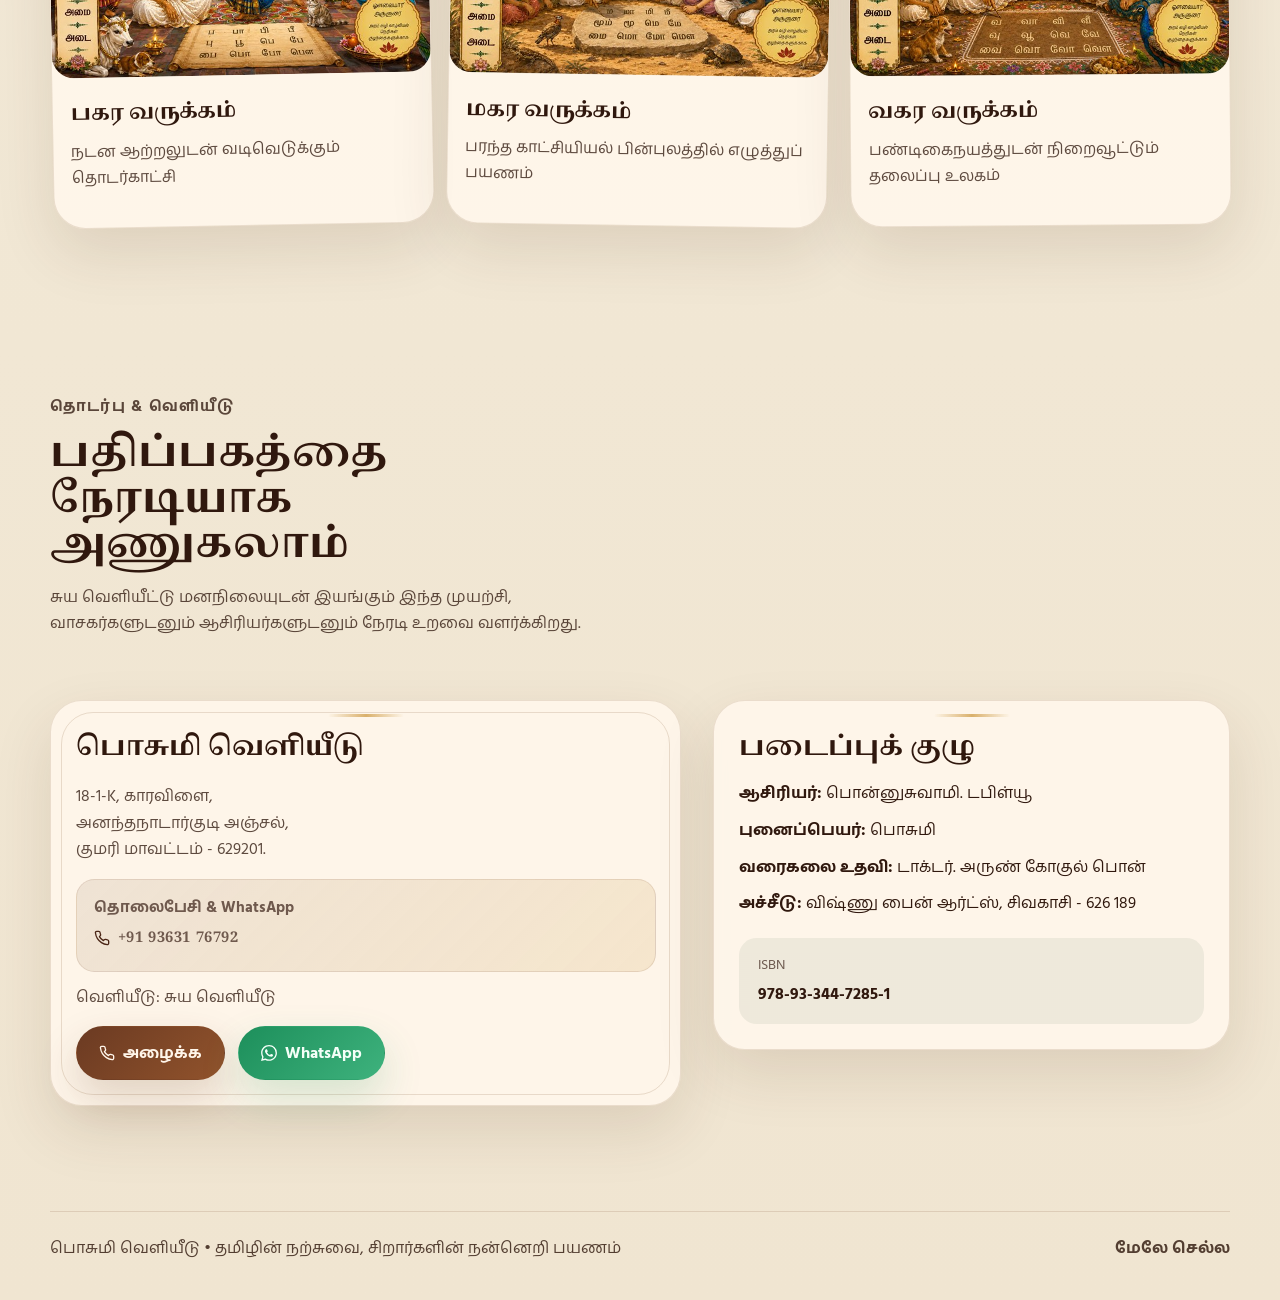
==== commit 58320995: "Bust asset cache for mobile updates" ====
--- a/index.html
+++ b/index.html
@@ -21,7 +21,7 @@
   <noscript><link href="https://fonts.googleapis.com/css2?family=Hind+Madurai:wght@400;600;700&family=Noto+Serif+Tamil:wght@600;700&display=swap" rel="stylesheet"></noscript>
   <link rel="icon" type="image/png" sizes="64x64" href="assets/generated/favicon-64.png">
   <link rel="apple-touch-icon" sizes="180x180" href="assets/generated/favicon-180.png">
-  <link rel="manifest" href="manifest.webmanifest">
+  <link rel="manifest" href="manifest.webmanifest?v=20260907c">
   <meta property="og:locale" content="ta_IN">
   <meta property="og:type" content="website">
   <meta property="og:site_name" content="பொசுமி வெளியீடு">
@@ -115,8 +115,8 @@
       ]
     }
   </script>
-  <link rel="stylesheet" href="styles.css">
-  <script src="script.js" defer></script>
+  <link rel="stylesheet" href="styles.css?v=20260907c">
+  <script src="script.js?v=20260907c" defer></script>
 </head>
 <body>
   <a class="skip-link" href="#main-content">உள்ளடக்கத்திற்குச் செல்ல</a>
--- a/styles.css
+++ b/styles.css
@@ -1069,6 +1069,31 @@
   filter: saturate(1.05);
 }
 
+html[lang="ta"] .hero-copy h1 {
+  max-width: 14ch;
+  font-size: clamp(2.2rem, 4.2vw, 4.15rem);
+  line-height: 1.08;
+  letter-spacing: -0.01em;
+}
+
+html[lang="ta"] .lead {
+  max-width: 38rem;
+  font-size: 1.03rem;
+  line-height: 1.75;
+}
+
+html[lang="ta"] .section-heading h2 {
+  max-width: 18ch;
+  font-size: clamp(1.9rem, 3.2vw, 2.9rem);
+  line-height: 1.1;
+  text-wrap: balance;
+}
+
+html[lang="ta"] .hero-meta h2,
+html[lang="ta"] .preview-poster-body h3 {
+  font-size: 1.55rem;
+}
+
 html[lang="en"] .hero-copy h1,
 html[lang="en"] .hero-meta h2,
 html[lang="en"] .ornament-card h3,
@@ -1361,6 +1386,19 @@
     animation: none;
   }
 
+  .hero-visual {
+    display: grid;
+    justify-items: center;
+    gap: 1rem;
+  }
+
+  .cover-frame,
+  .hero-meta {
+    width: min(100%, 28rem);
+    margin-left: auto;
+    margin-right: auto;
+  }
+
   .hero-three-shell {
     inset: -1rem -1rem -1.5rem -1rem;
   }
@@ -1382,10 +1420,28 @@
 @media (max-width: 760px) {
   .topbar-row {
     position: relative;
+    align-items: center;
+    gap: 0.75rem;
+    padding: 0.8rem 0;
   }
 
   .topbar-links {
     gap: 0.55rem;
+  }
+
+  .brand {
+    max-width: calc(100% - 12rem);
+  }
+
+  .brand-mark {
+    width: 2.75rem;
+    height: 2.75rem;
+    font-size: 1.15rem;
+  }
+
+  .brand-text strong {
+    font-size: 0.95rem;
+    line-height: 1.08;
   }
 
   .nav-toggle {
@@ -1430,7 +1486,17 @@
   }
 
   .hero {
-    padding-top: 2rem;
+    padding-top: 1.8rem;
+  }
+
+  .eyebrow {
+    margin-bottom: 0.65rem;
+    font-size: 0.88rem;
+  }
+
+  .hero-copy {
+    display: grid;
+    gap: 0.85rem;
   }
 
   .hero-copy h1 {
@@ -1438,23 +1504,333 @@
     font-size: clamp(2.15rem, 9vw, 3.6rem);
   }
 
+  html[lang="ta"] .hero-copy h1 {
+    max-width: 13ch;
+    font-size: clamp(1.68rem, 6.15vw, 2.55rem);
+    line-height: 1.08;
+  }
+
   html[lang="en"] .hero-copy h1 {
     font-size: clamp(1.95rem, 7vw, 2.85rem);
     max-width: 100%;
   }
 
+  .lead,
+  html[lang="ta"] .lead,
+  html[lang="en"] .lead {
+    max-width: 100%;
+    font-size: 0.94rem;
+    line-height: 1.62;
+  }
+
+  html[lang="ta"] .section-heading h2 {
+    max-width: 100%;
+    font-size: clamp(1.6rem, 5.8vw, 2.18rem);
+    line-height: 1.12;
+  }
+
   html[lang="en"] .section-heading h2 {
     max-width: 100%;
-    font-size: clamp(1.8rem, 6vw, 2.35rem);
+    font-size: clamp(1.68rem, 5.7vw, 2.15rem);
+    line-height: 1.1;
+  }
+
+  .section-heading > p:last-child,
+  html[lang="ta"] .section-heading > p:last-child,
+  html[lang="en"] .section-heading > p:last-child {
+    max-width: 100%;
+  }
+
+  .hero-grid {
+    gap: 1.15rem;
+  }
+
+  html[lang="en"] .hero-grid {
+    grid-template-columns: 1fr;
+    gap: 1.35rem;
+  }
+
+  .hero-copy {
+    max-width: 100%;
+  }
+
+  .hero-visual {
+    gap: 0.8rem;
+  }
+
+  .cover-frame,
+  .hero-meta {
+    width: 100%;
+    max-width: 19.5rem;
+  }
+
+  .hero-meta p,
+  .preview-poster-body p,
+  .series-body p,
+  .contact-card p,
+  .ornament-card p {
+    font-size: 0.96rem;
+  }
+
+  html[lang="ta"] .hero-meta h2,
+  html[lang="ta"] .preview-poster-body h3,
+  html[lang="en"] .hero-meta h2,
+  html[lang="en"] .preview-poster-body h3 {
+    font-size: 1.08rem;
+    line-height: 1.18;
+  }
+
+  .hero-note {
+    flex-direction: row;
+    align-items: center;
+    justify-content: space-between;
+    margin-top: 0.5rem;
+    padding: 0.8rem 0.95rem;
+    gap: 0.75rem;
+  }
+
+  .hero-note span {
+    font-size: 0.82rem;
+  }
+
+  .hero-note strong {
+    font-size: 1.05rem;
+  }
+
+  .hero-actions,
+  .action-row,
+  .contact-actions {
+    gap: 0.7rem;
+    margin-top: 1rem;
+  }
+
+  .hero-actions .button,
+  .action-row .button,
+  .contact-actions .button {
+    width: 100%;
+  }
+
+  .hero-actions .button,
+  .action-row .button {
+    min-height: 3.15rem;
+    font-size: 0.98rem;
+  }
+
+  .stats-strip {
+    gap: 0.85rem;
+    margin-top: 1.6rem;
+  }
+
+  .hero-facts {
+    gap: 0.45rem;
+    margin-top: 0.8rem;
+  }
+
+  .hero-facts li {
+    padding: 0.4rem 0.7rem;
+    font-size: 0.92rem;
+  }
+
+  .stat-card {
+    display: grid;
+    grid-template-columns: auto 1fr;
+    align-items: center;
+    gap: 0.22rem 0.8rem;
+    padding: 0.9rem 0.95rem;
+    min-height: 0;
+  }
+
+  .stat-card-icon {
+    grid-row: 1 / span 2;
+    width: 2.2rem;
+    height: 2.2rem;
+    margin-bottom: 0;
+  }
+
+  .stat-card span {
+    margin-bottom: 0;
+    font-size: 0.82rem;
+  }
+
+  .stat-card strong {
+    font-size: 1rem;
+    line-height: 1.3;
+  }
+
+  .section-heading {
+    margin-bottom: 1.35rem;
+  }
+
+  .featured-layout,
+  .preview-layout,
+  .contact-layout,
+  .featured-copy,
+  .book-showcase {
+    gap: 1.2rem;
+  }
+
+  .section {
+    padding: 3.75rem 0;
+  }
+
+  .preview-copy,
+  .preview-frame,
+  .ornament-card,
+  .details-card,
+  .contact-card {
+    padding: 1rem;
+  }
+
+  .ornament-card,
+  .details-card,
+  .contact-card,
+  .preview-frame,
+  .book-image-shell,
+  .series-card,
+  .motto-panel,
+  .stat-card {
+    border-radius: 1.65rem;
+  }
+
+  .ornament-card::after,
+  .details-card::after,
+  .contact-card::after,
+  .book-image-shell::after,
+  .preview-frame::after,
+  .series-card::after {
+    top: 0.65rem;
+    width: 3.6rem;
+  }
+
+  .ornament-card h3,
+  .details-card h3,
+  .contact-card h3,
+  .preview-poster-body h3,
+  .hero-meta h2 {
+    font-size: 1.18rem;
+    line-height: 1.2;
+  }
+
+  .preview-poster-body h3 {
+    max-width: 14ch;
+  }
+
+  .preview-poster-body p,
+  .preview-note,
+  .caption,
+  .series-body p,
+  .contact-card p,
+  .ornament-card p,
+  .contact-line,
+  address {
+    font-size: 0.92rem;
+    line-height: 1.58;
+  }
+
+  .preview-poster-body p,
+  .preview-note {
+    font-size: 0.9rem;
+  }
+
+  .caption {
+    margin-top: 0.45rem;
+  }
+
+  .preview-list {
+    padding-left: 1rem;
+  }
+
+  .preview-list li + li {
+    margin-top: 0.45rem;
+  }
+
+  .detail-grid {
+    gap: 0.7rem;
+    margin-top: 0.95rem;
+  }
+
+  .detail-grid div {
+    padding: 0.8rem 0.9rem;
+    border-radius: 0.95rem;
+  }
+
+  .detail-grid dt {
+    font-size: 0.82rem;
+  }
+
+  .detail-grid dd {
+    font-size: 0.98rem;
+    line-height: 1.42;
+  }
+
+  .motto-panel {
+    padding: 1rem;
+  }
+
+  .motto-steps {
+    gap: 0.7rem;
+  }
+
+  .motto-step {
+    padding: 1rem;
+  }
+
+  .motto-step strong {
+    width: 3.2rem;
+    height: 3.2rem;
+    margin-bottom: 0.7rem;
+    font-size: 1.2rem;
+  }
+
+  .series-card,
+  .series-card:nth-child(3n + 1),
+  .series-card:nth-child(3n + 2),
+  .series-card:nth-child(3n) {
+    transform: none;
+  }
+
+  .series-card:hover,
+  .series-card:focus-within {
+    transform: translateY(-3px);
+  }
+
+  .series-status {
+    top: 0.75rem;
+    left: 0.75rem;
+    font-size: 0.8rem;
+    padding: 0.38rem 0.68rem;
+  }
+
+  .series-body {
+    min-height: 0;
+    padding: 0.95rem 0.9rem 1rem;
+  }
+
+  .series-body h3 {
+    font-size: 1.12rem;
+    line-height: 1.18;
+  }
+
+  html[lang="en"] .series-body {
+    min-height: 0;
+  }
+
+  .contact-highlight {
+    margin-top: 0.8rem;
+    padding: 0.85rem 0.9rem;
+  }
+
+  .phone-highlight {
+    font-size: 1.1rem;
+  }
+
+  .pdf-embed-shell object {
+    height: min(52vh, 30rem);
   }
 
   .stats-strip,
   .series-grid {
     grid-template-columns: 1fr;
-  }
-
-  .section {
-    padding: 4.25rem 0;
   }
 
   .footer-row {
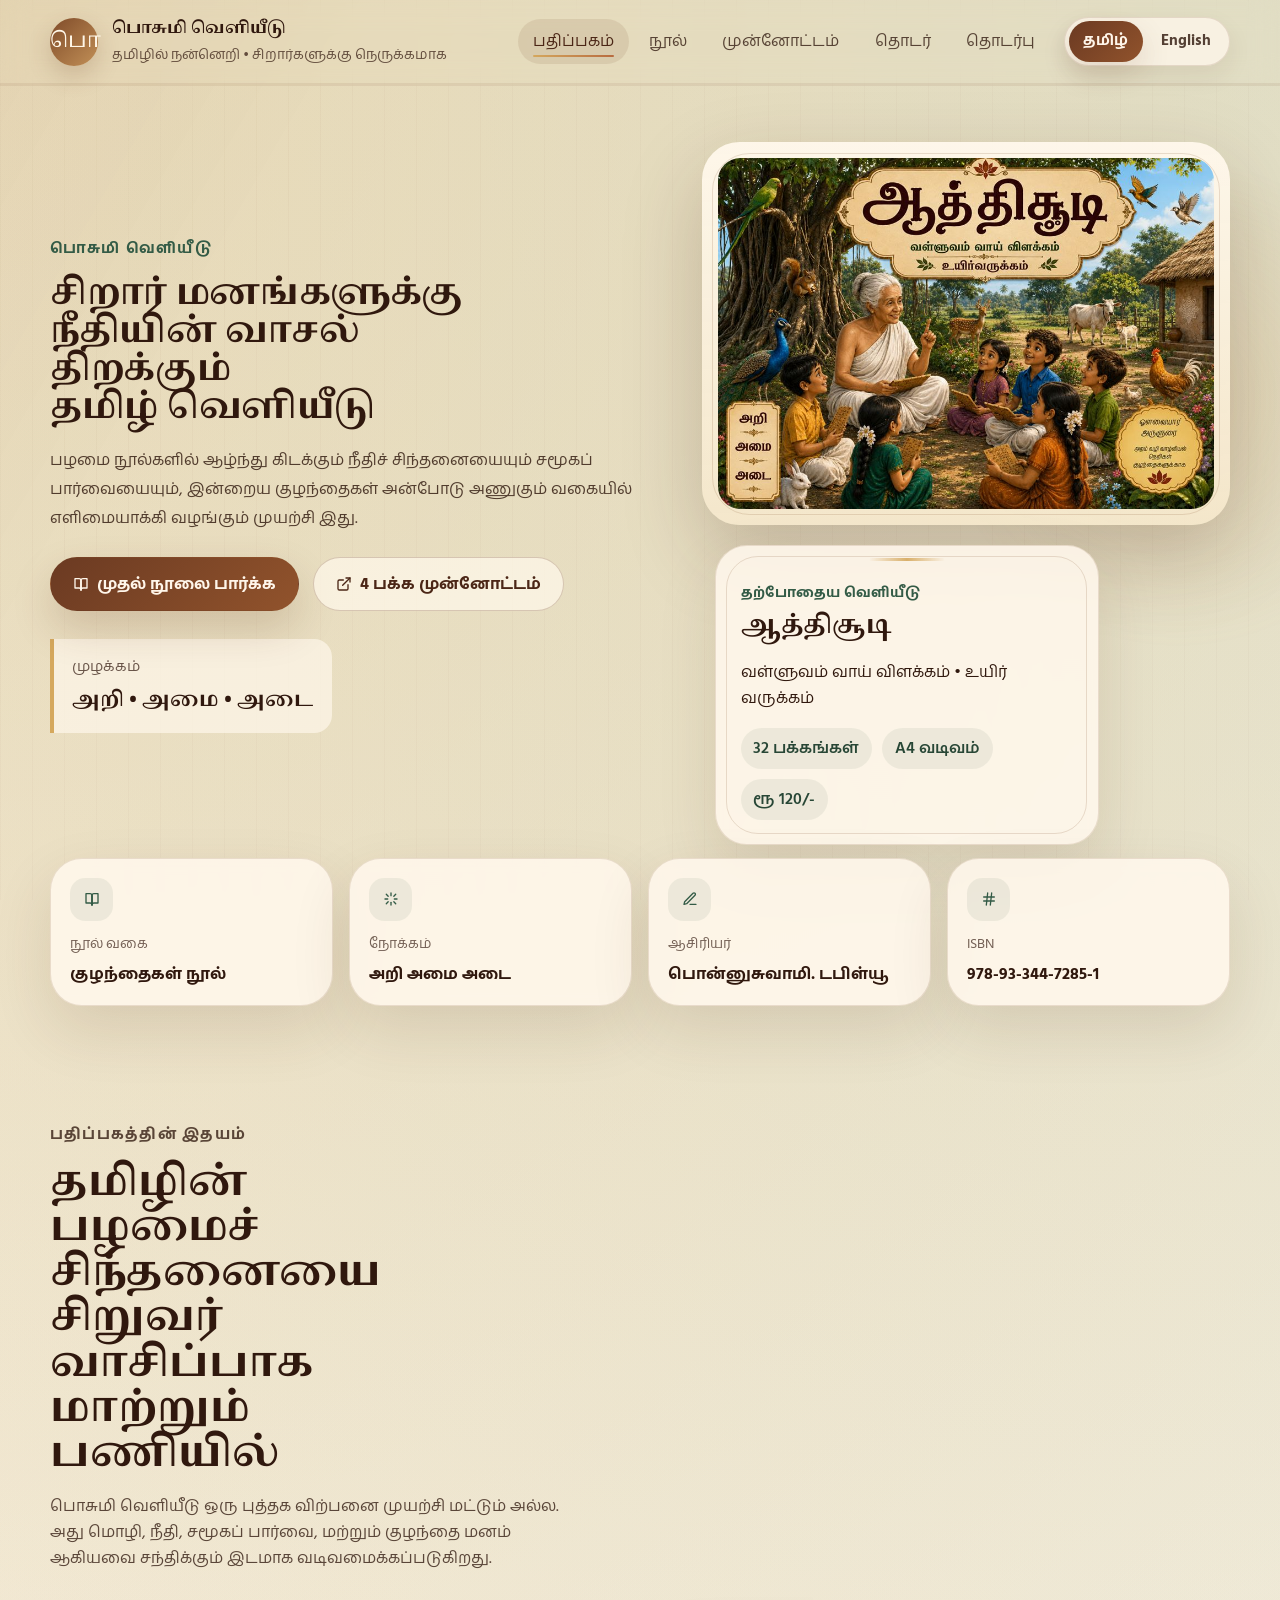
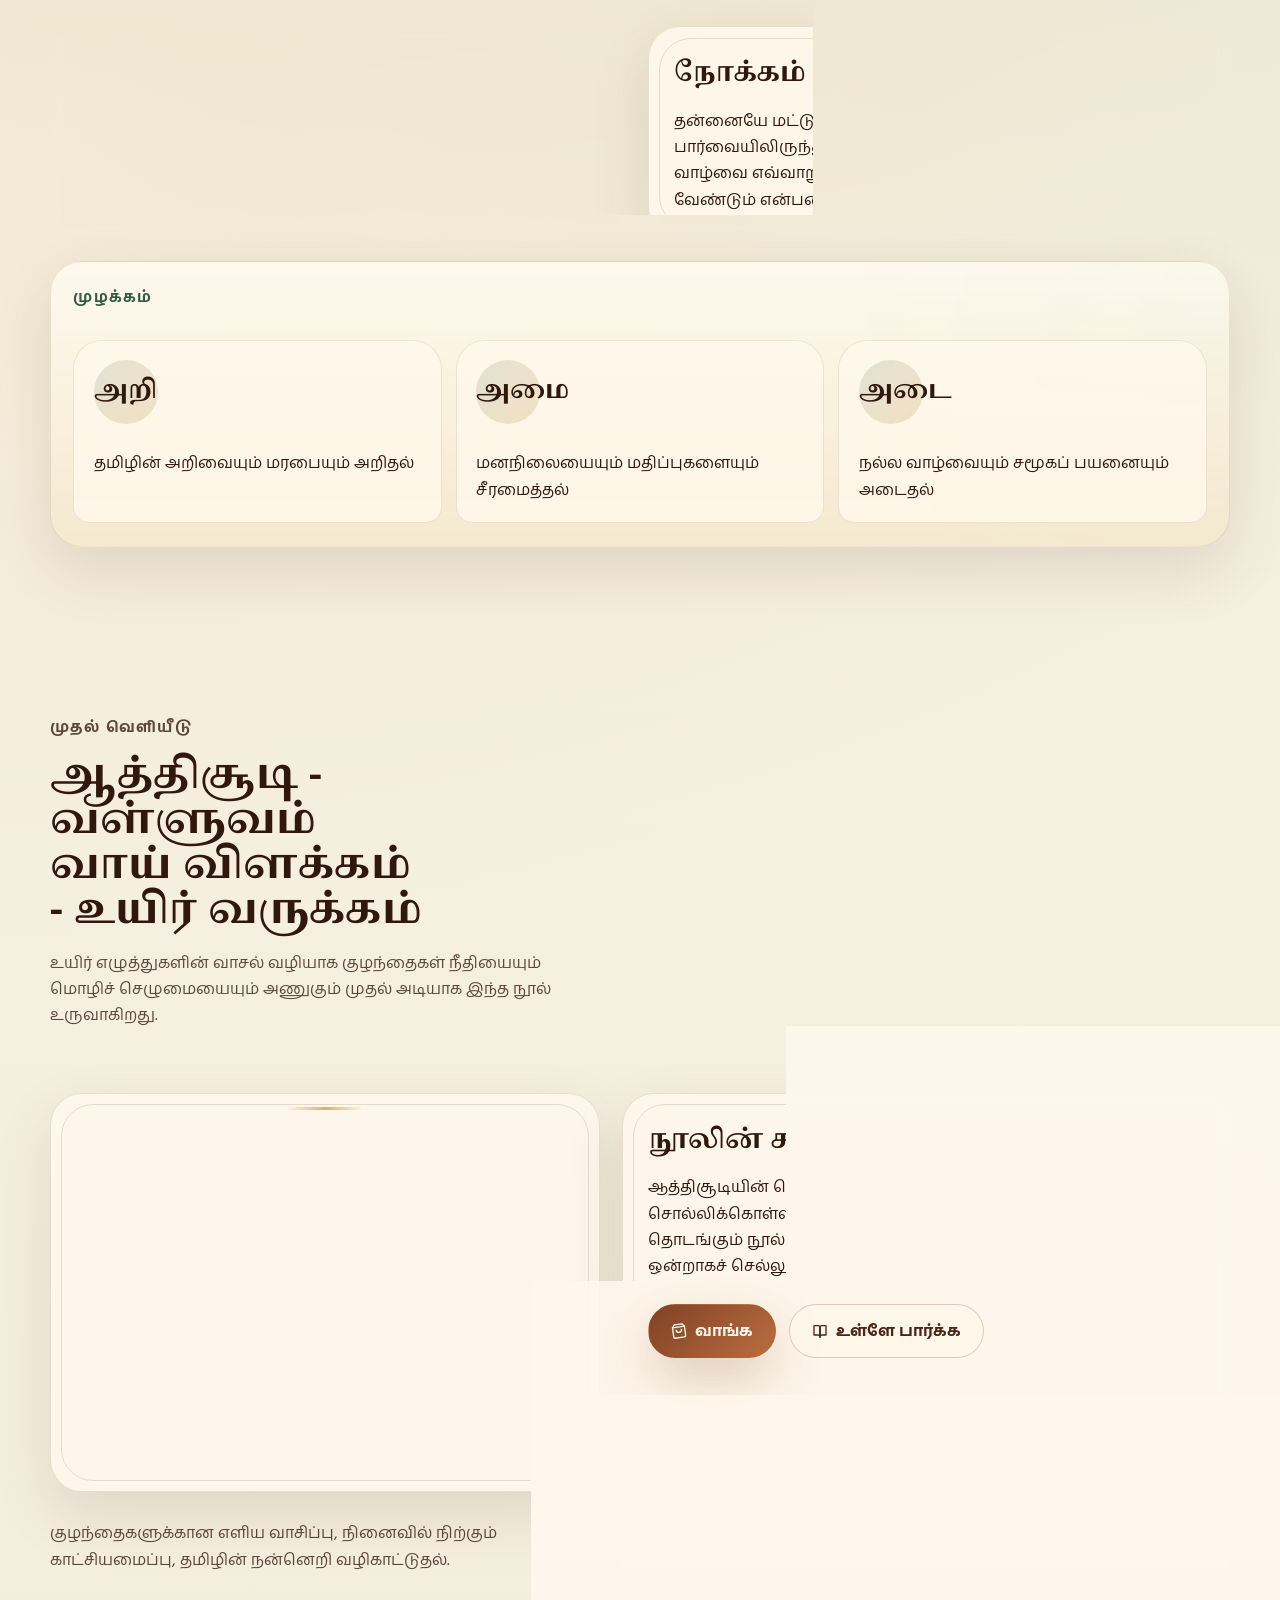
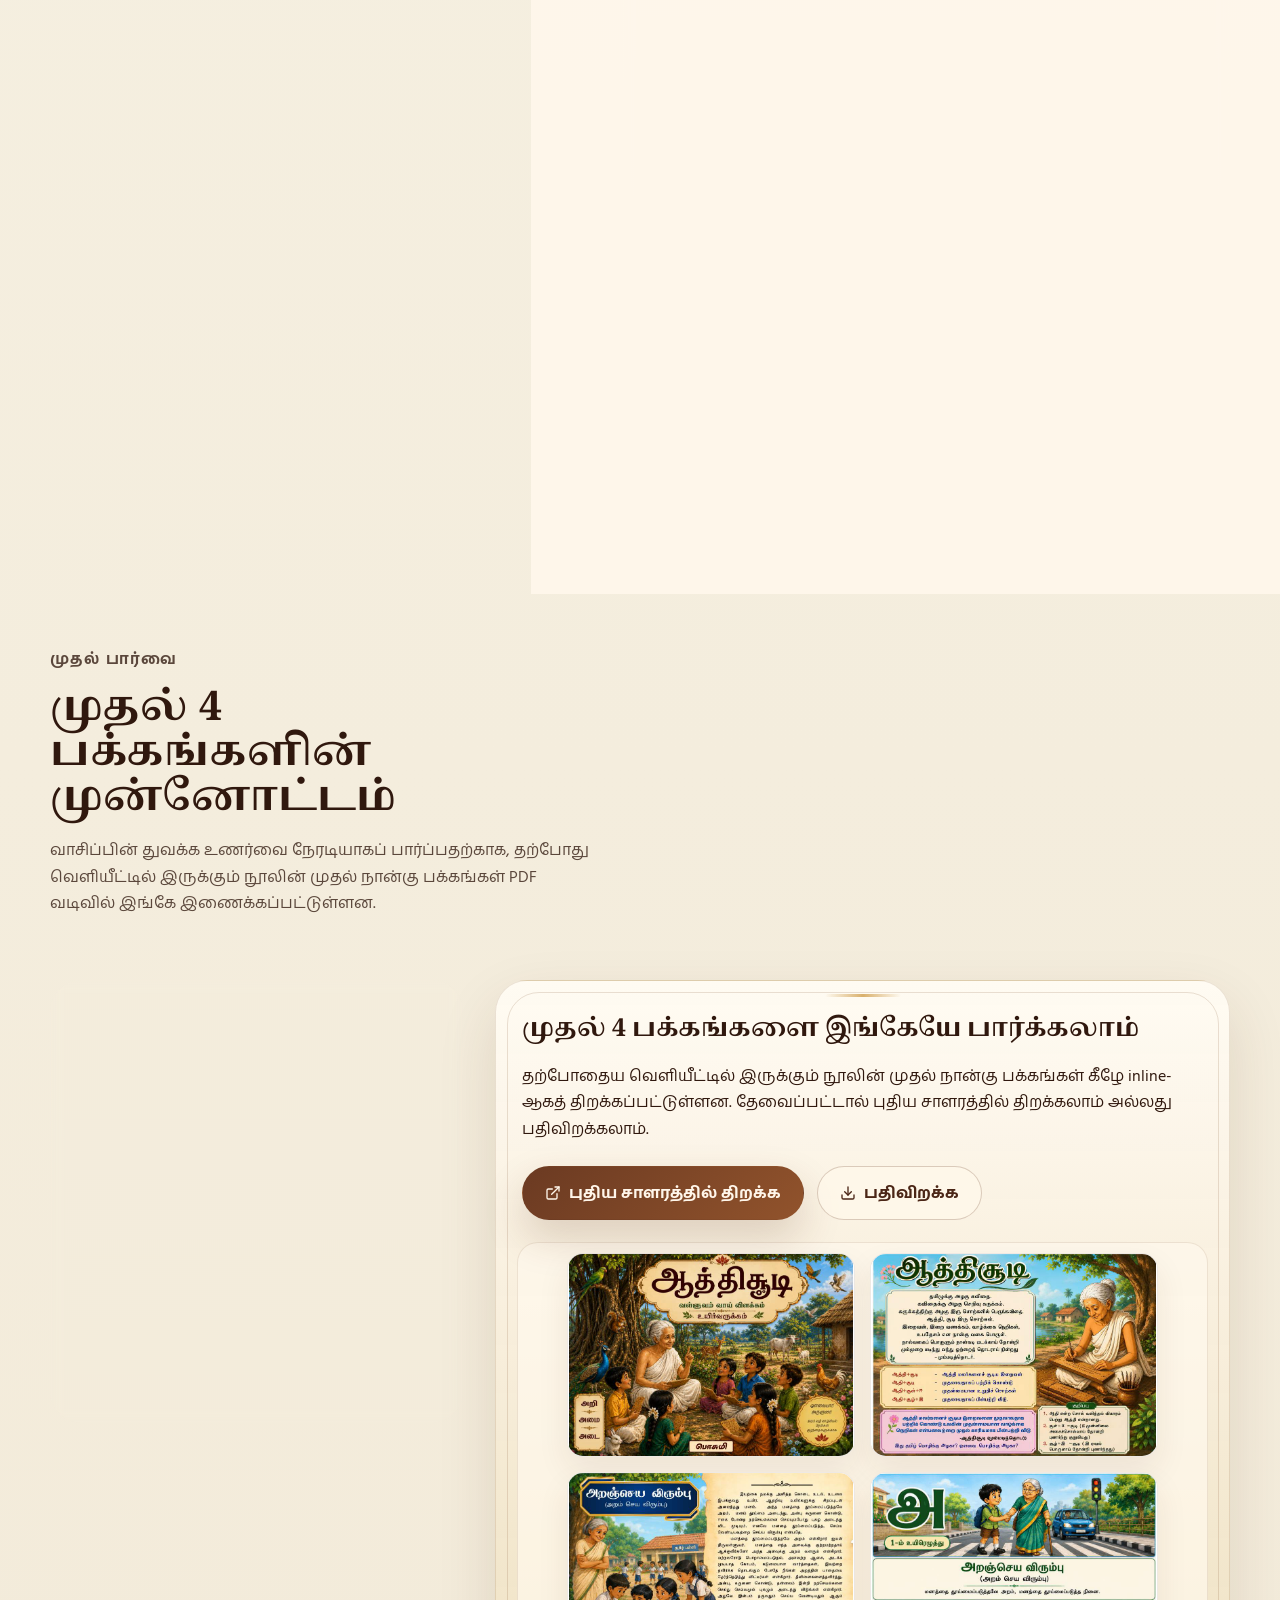
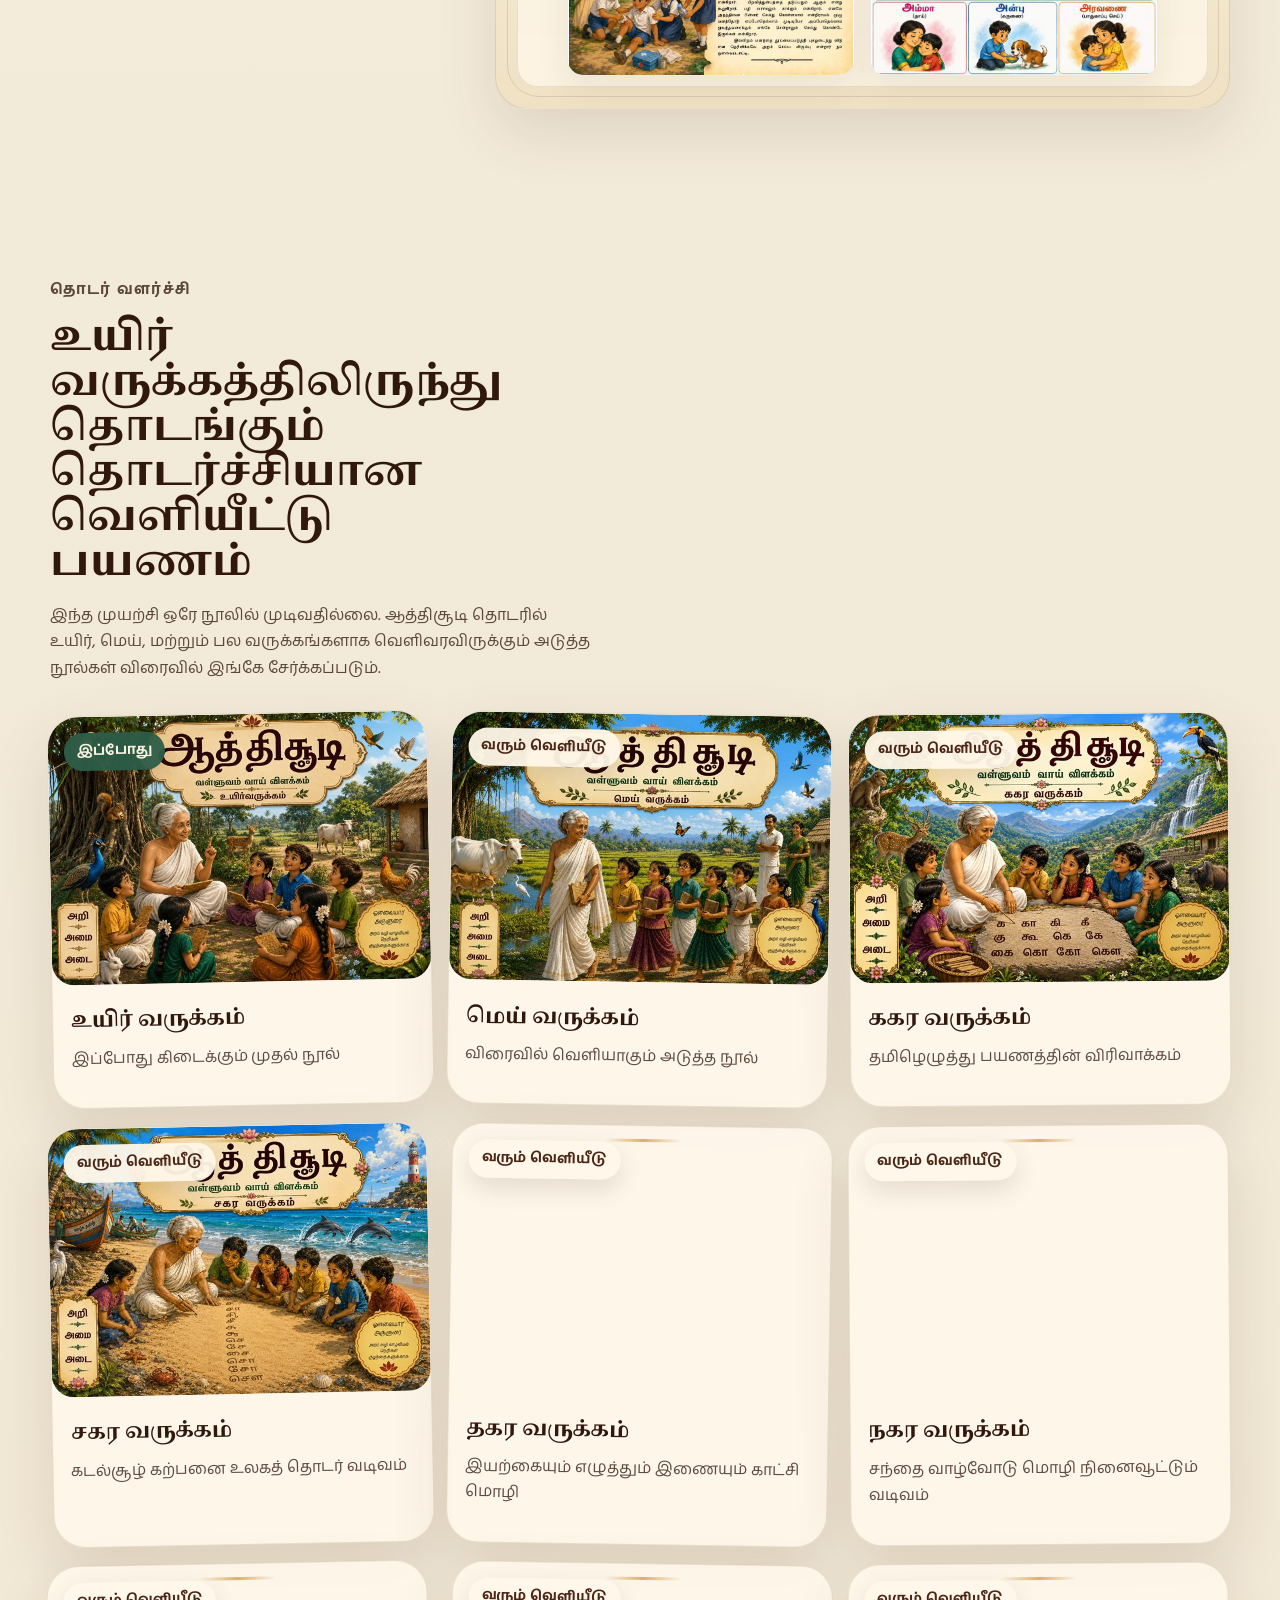
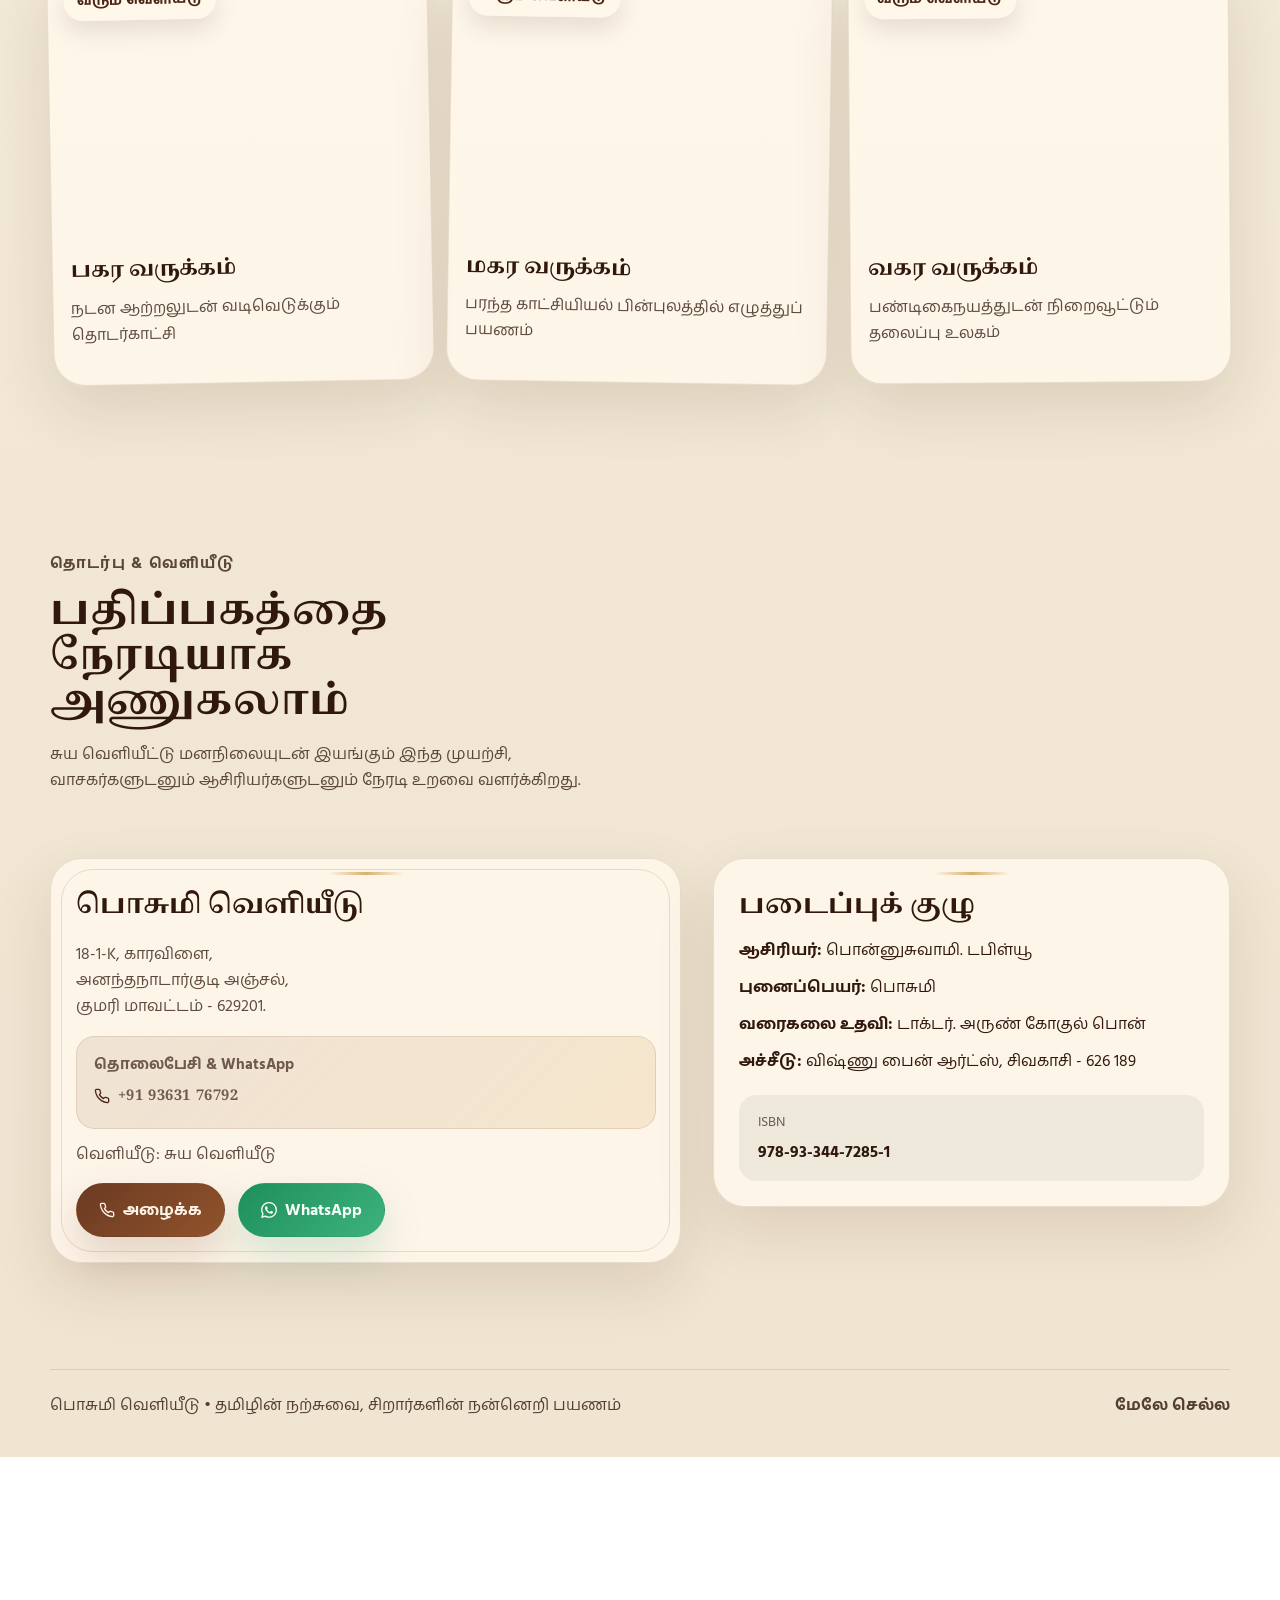
==== commit 312c9acb: "Fix Tamil title and inline PDF preview" ====
--- a/index.html
+++ b/index.html
@@ -21,7 +21,7 @@
   <noscript><link href="https://fonts.googleapis.com/css2?family=Hind+Madurai:wght@400;600;700&family=Noto+Serif+Tamil:wght@600;700&display=swap" rel="stylesheet"></noscript>
   <link rel="icon" type="image/png" sizes="64x64" href="assets/generated/favicon-64.png">
   <link rel="apple-touch-icon" sizes="180x180" href="assets/generated/favicon-180.png">
-  <link rel="manifest" href="manifest.webmanifest?v=20260907c">
+  <link rel="manifest" href="manifest.webmanifest?v=20260907g">
   <meta property="og:locale" content="ta_IN">
   <meta property="og:type" content="website">
   <meta property="og:site_name" content="பொசுமி வெளியீடு">
@@ -115,8 +115,8 @@
       ]
     }
   </script>
-  <link rel="stylesheet" href="styles.css?v=20260907c">
-  <script src="script.js?v=20260907c" defer></script>
+  <link rel="stylesheet" href="styles.css?v=20260907g">
+  <script src="script.js?v=20260907g" defer></script>
 </head>
 <body>
   <a class="skip-link" href="#main-content">உள்ளடக்கத்திற்குச் செல்ல</a>
@@ -208,7 +208,7 @@
         <div class="container hero-grid">
           <div class="hero-copy reveal">
             <p class="eyebrow">பொசுமி வெளியீடு</p>
-            <h1>சிறார் மனங்களுக்கு நீதியின் வாசல் திறக்கும் தமிழ் வெளியீடு</h1>
+            <h1><span>சிறார் மனங்களுக்கு</span><span>நீதியின் வாசல் திறக்கும்</span><span>தமிழ் வெளியீடு</span></h1>
             <p class="lead">பழமை நூல்களில் ஆழ்ந்து கிடக்கும் நீதிச் சிந்தனையையும் சமூகப் பார்வையையும், இன்றைய குழந்தைகள் அன்போடு அணுகும் வகையில் எளிமையாக்கி வழங்கும் முயற்சி இது.</p>
             <div class="hero-actions">
               <a class="button button-primary button-book" href="#featured"><svg class="ui-icon" aria-hidden="true"><use href="#icon-book-open"></use></svg><span>முதல் நூலை பார்க்க</span></a>
@@ -409,10 +409,9 @@
                 </div>
               </div>
               <div class="pdf-embed-shell">
-                <div class="pdf-loading-note" data-pdf-placeholder>இந்த பகுதியை அணையும் போது PDF முன்னோட்டம் தானாக ஏற்றப்படும்.</div>
-                <object data-src="Book/Aathichudi_Intro.pdf#toolbar=0&navpanes=0&scrollbar=1&view=FitH" type="application/pdf" aria-label="ஆத்திசூடி முன்னோட்ட PDF inline viewer" data-lazy-pdf>
-                  <p>இந்த உலாவியில் inline PDF திறக்கப்படவில்லை. <a href="Book/Aathichudi_Intro.pdf" target="_blank" rel="noopener">புதிய சாளரத்தில் PDF-ஐ திறக்கவும்</a>.</p>
-                </object>
+                <div class="pdf-loading-note" data-pdf-placeholder>முன்னோட்டம் ஏற்றப்படுகிறது...</div>
+                <div class="pdf-inline-viewer" data-pdf-viewer data-pdf-src="Book/Aathichudi_Intro.pdf" data-loading-label="முன்னோட்டம் ஏற்றப்படுகிறது..." data-error-label="இந்த சாதனத்தில் inline முன்னோட்டம் கிடைக்கவில்லை. மேலுள்ள பொத்தானைப் பயன்படுத்தி PDF-ஐ திறக்கவும்." data-page-label="முன்னோட்டப் பக்கம்" aria-label="ஆத்திசூடி முன்னோட்ட PDF inline viewer"></div>
+                <p class="pdf-fallback-note" data-pdf-fallback hidden>இந்த சாதனத்தில் inline முன்னோட்டம் கிடைக்கவில்லை. மேலுள்ள பொத்தானைப் பயன்படுத்தி PDF-ஐ திறக்கலாம் அல்லது பதிவிறக்கலாம்.</p>
               </div>
             </article>
           </div>
--- a/styles.css
+++ b/styles.css
@@ -986,6 +986,28 @@
   border: 1px solid rgba(117, 72, 34, 0.12);
 }
 
+.pdf-inline-viewer {
+  display: grid;
+  gap: 0.9rem;
+}
+
+.pdf-page {
+  margin: 0;
+  overflow: hidden;
+  width: 100%;
+  border-radius: 1rem;
+  background: #fff;
+  border: 1px solid rgba(117, 72, 34, 0.12);
+  box-shadow: 0 14px 32px rgba(77, 43, 20, 0.08);
+}
+
+.pdf-page canvas {
+  display: block;
+  width: 100% !important;
+  height: auto !important;
+  background: #fff;
+}
+
 .pdf-loading-note {
   display: grid;
   place-items: center;
@@ -1004,17 +1026,18 @@
   display: none;
 }
 
-.pdf-embed-shell object {
-  display: block;
-  width: 100%;
-  height: clamp(28rem, 68vh, 52rem);
-  border: 0;
+.pdf-fallback-note {
+  margin: 0.9rem 0 0;
+  padding: 0.95rem 1rem;
   border-radius: 1rem;
-  background: #fff;
-}
-
-.pdf-embed-shell:not(.is-loaded) object {
-  display: none;
+  background: rgba(255, 248, 236, 0.88);
+  border: 1px solid rgba(117, 72, 34, 0.12);
+  color: rgba(48, 24, 14, 0.8);
+}
+
+.pdf-embed-shell.is-error .pdf-loading-note {
+  animation: none;
+  background: rgba(255, 248, 236, 0.88);
 }
 
 .pdf-embed-shell p {
@@ -1070,10 +1093,19 @@
 }
 
 html[lang="ta"] .hero-copy h1 {
-  max-width: 14ch;
-  font-size: clamp(2.2rem, 4.2vw, 4.15rem);
-  line-height: 1.08;
+  max-width: 23ch;
+  font-size: clamp(1.78rem, 2.75vw, 3rem);
+  line-height: 1.07;
   letter-spacing: -0.01em;
+  text-wrap: wrap;
+}
+
+html[lang="ta"] .hero-copy h1 span {
+  display: block;
+}
+
+html[lang="ta"] .hero-copy h1 span + span {
+  margin-top: 0.02em;
 }
 
 html[lang="ta"] .lead {
@@ -1505,9 +1537,11 @@
   }
 
   html[lang="ta"] .hero-copy h1 {
-    max-width: 13ch;
-    font-size: clamp(1.68rem, 6.15vw, 2.55rem);
+    max-width: 100%;
+    font-size: clamp(1.62rem, 5.7vw, 2.35rem);
     line-height: 1.08;
+    letter-spacing: -0.012em;
+    text-wrap: pretty;
   }
 
   html[lang="en"] .hero-copy h1 {
@@ -1825,7 +1859,21 @@
   }
 
   .pdf-embed-shell object {
-    height: min(52vh, 30rem);
+    height: auto;
+  }
+
+  .pdf-inline-viewer {
+    grid-auto-flow: column;
+    grid-auto-columns: minmax(84%, 1fr);
+    overflow-x: auto;
+    gap: 0.75rem;
+    padding-bottom: 0.25rem;
+    scroll-snap-type: x mandatory;
+    overscroll-behavior-x: contain;
+  }
+
+  .pdf-page {
+    scroll-snap-align: start;
   }
 
   .stats-strip,
@@ -1836,6 +1884,19 @@
   .footer-row {
     flex-direction: column;
     align-items: flex-start;
+  }
+}
+
+@media (min-width: 761px) {
+  .pdf-inline-viewer {
+    grid-template-columns: repeat(2, minmax(0, 18rem));
+    justify-content: center;
+    align-items: start;
+  }
+
+  .pdf-page {
+    max-width: 18rem;
+    justify-self: center;
   }
 }
 
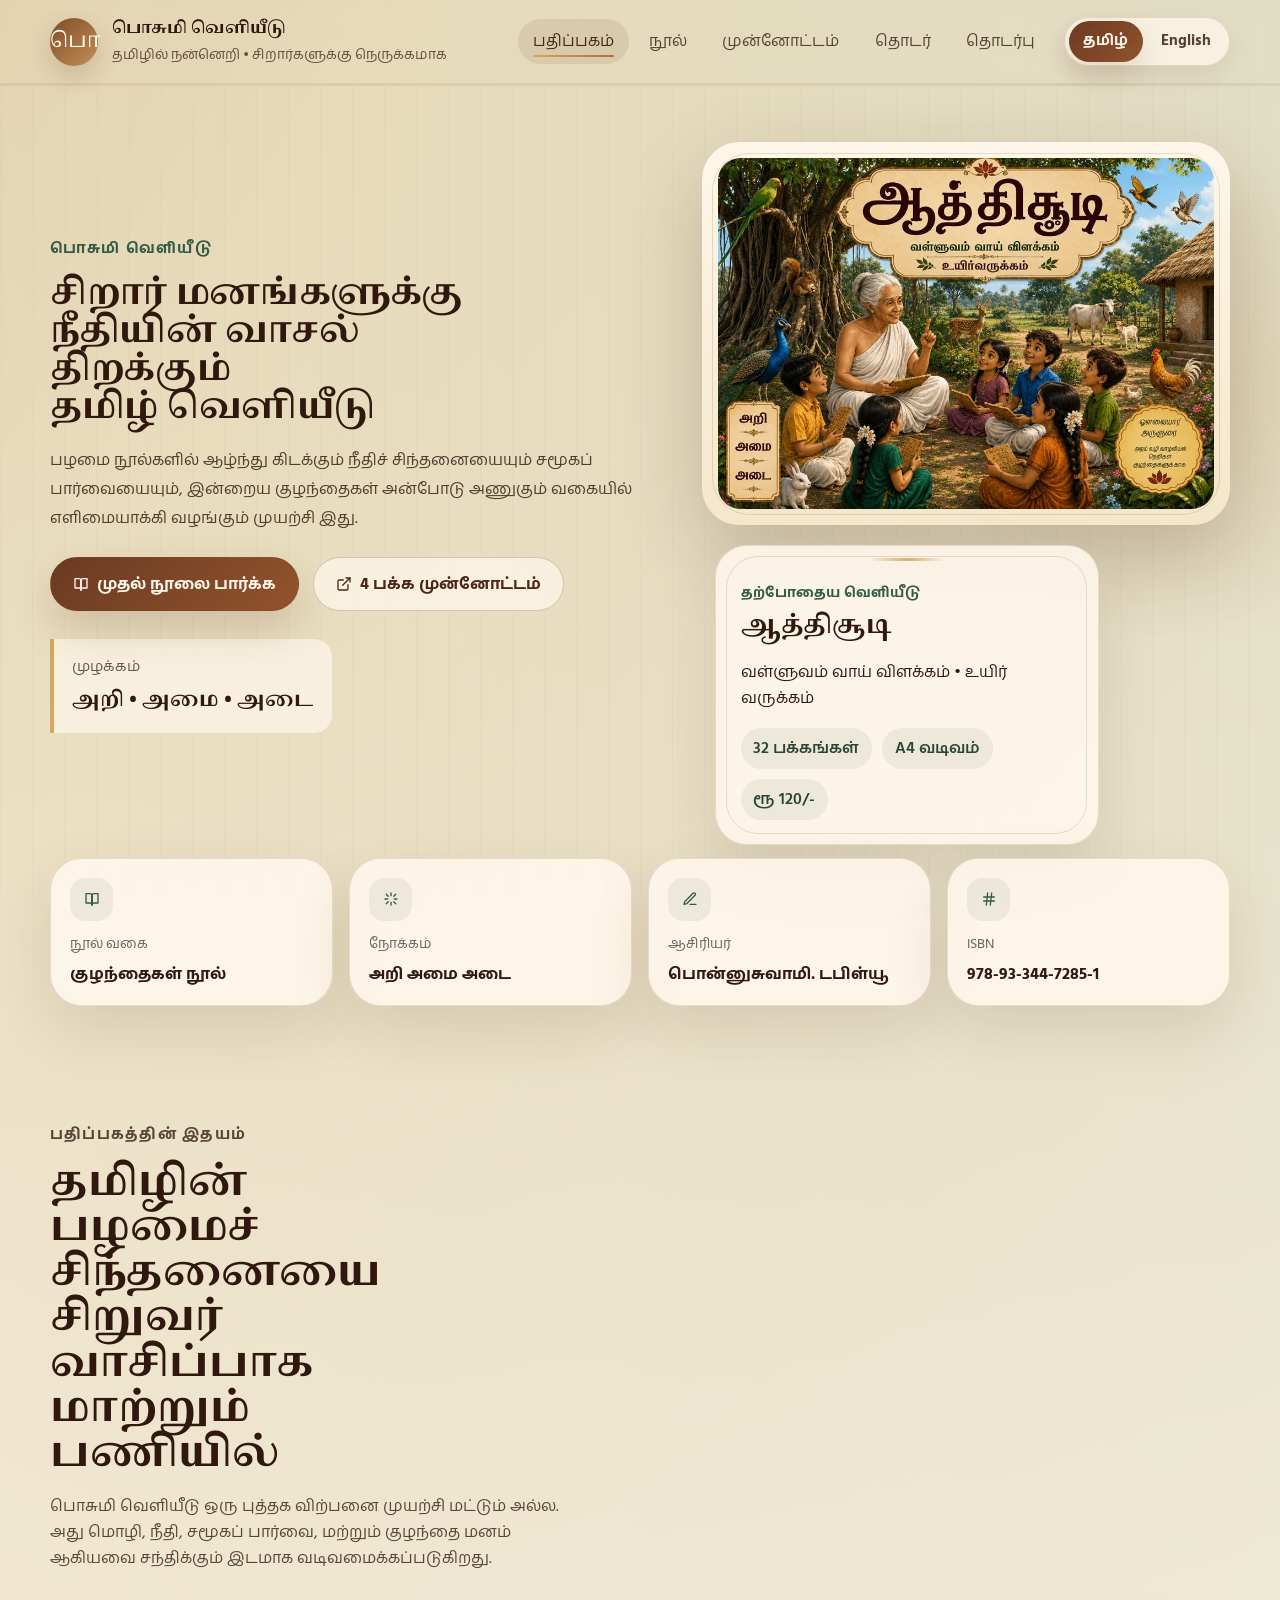
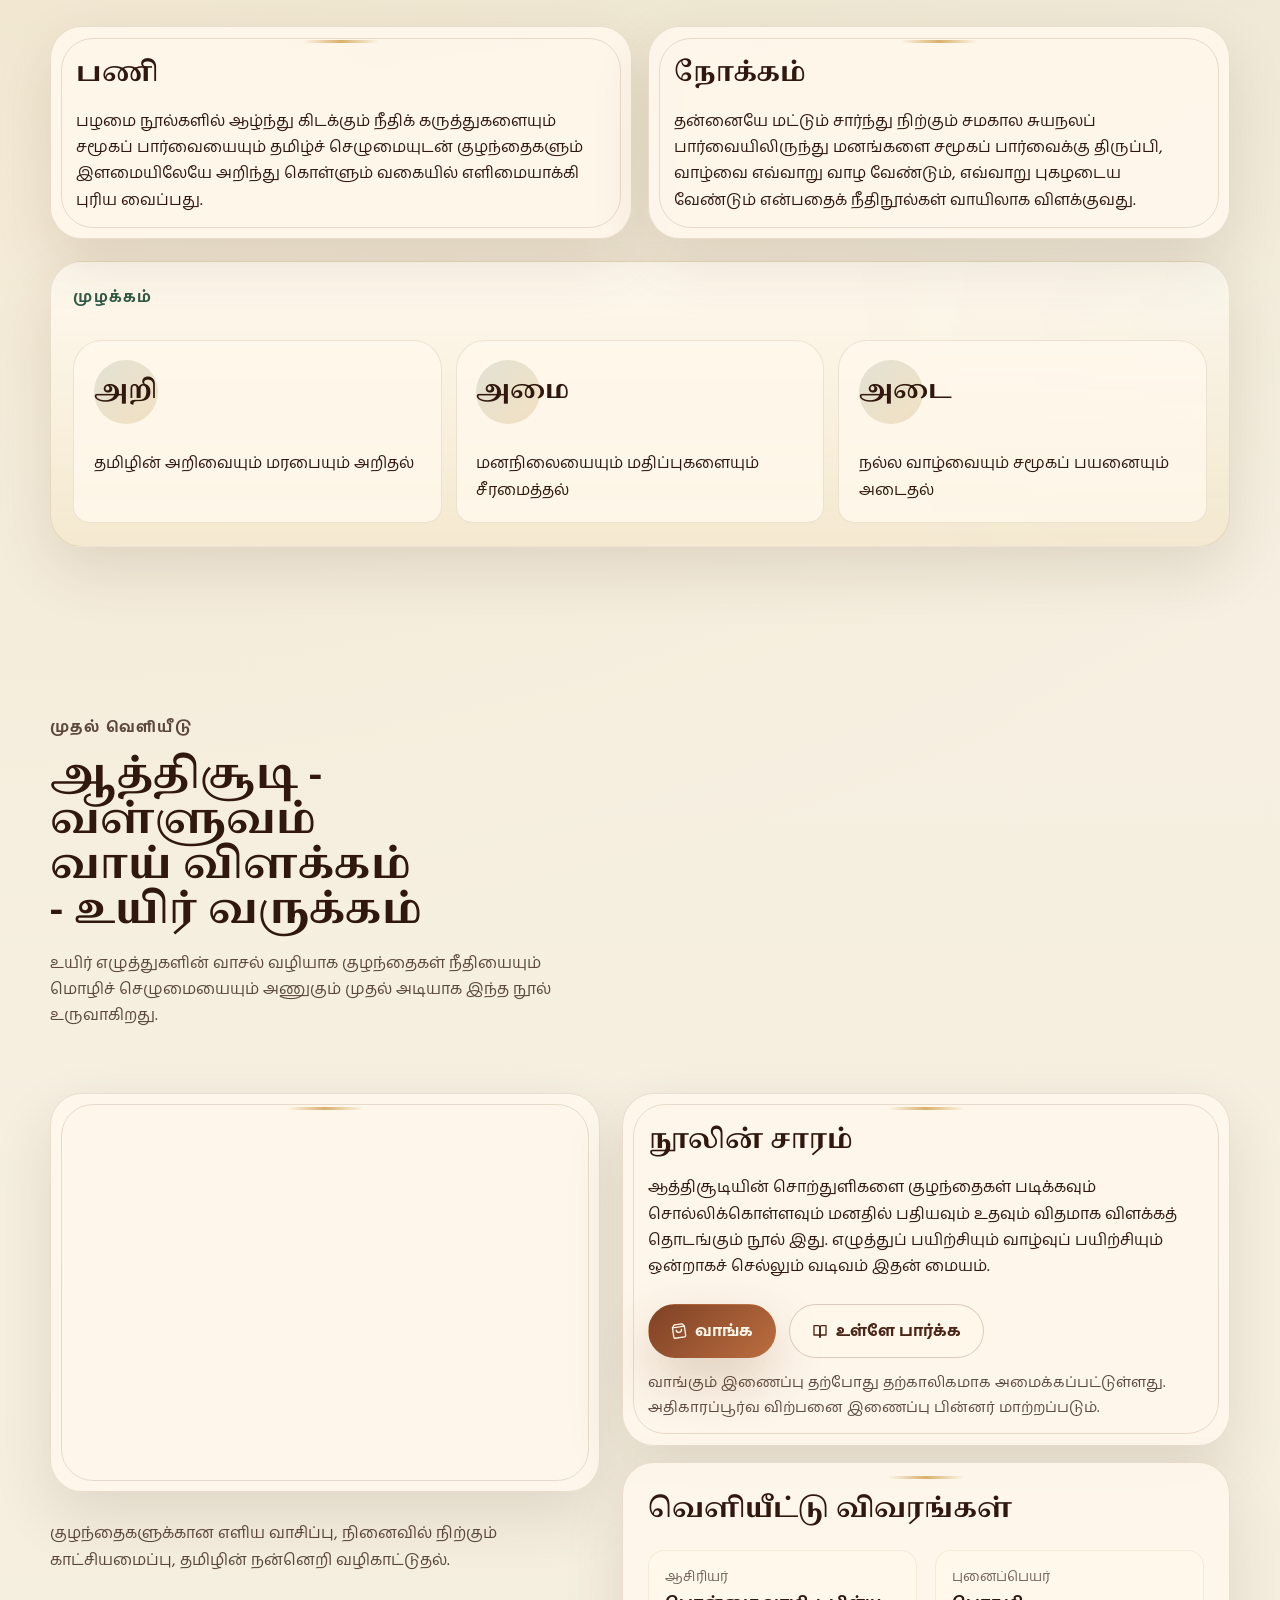
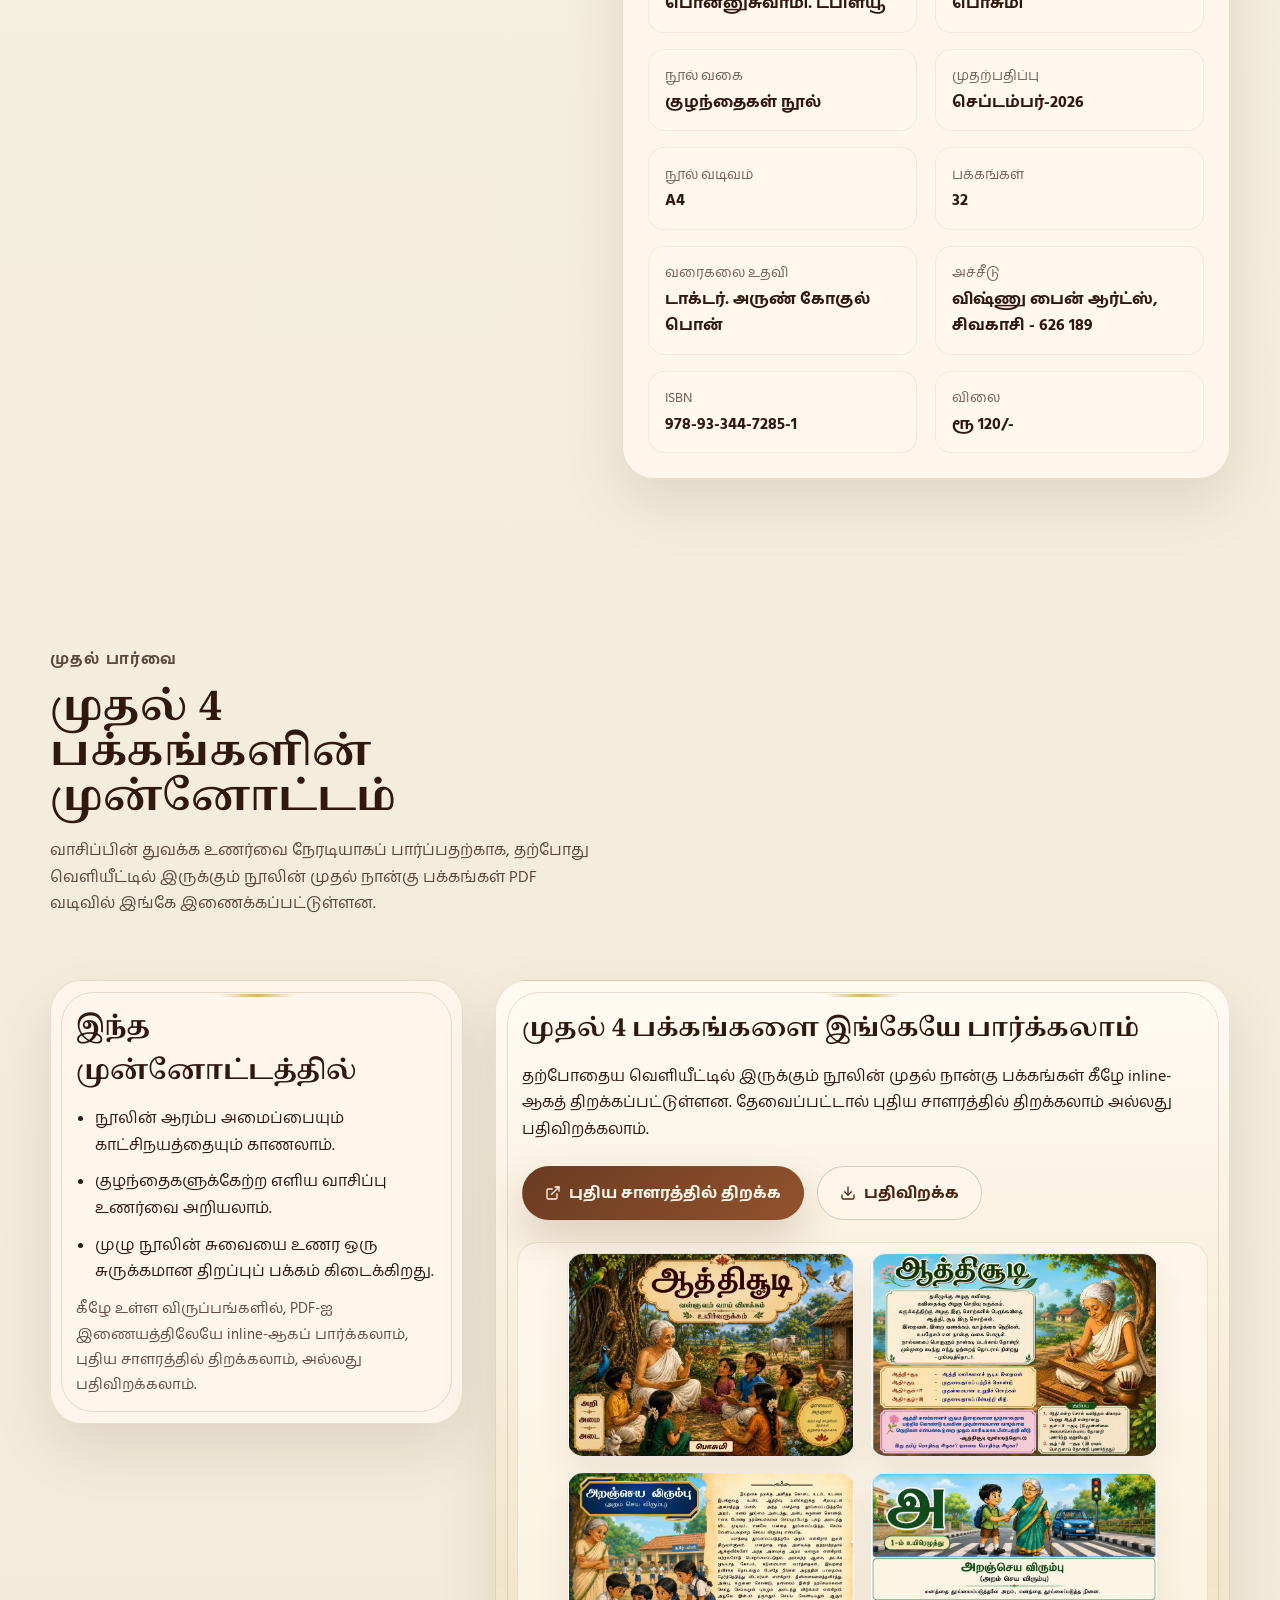
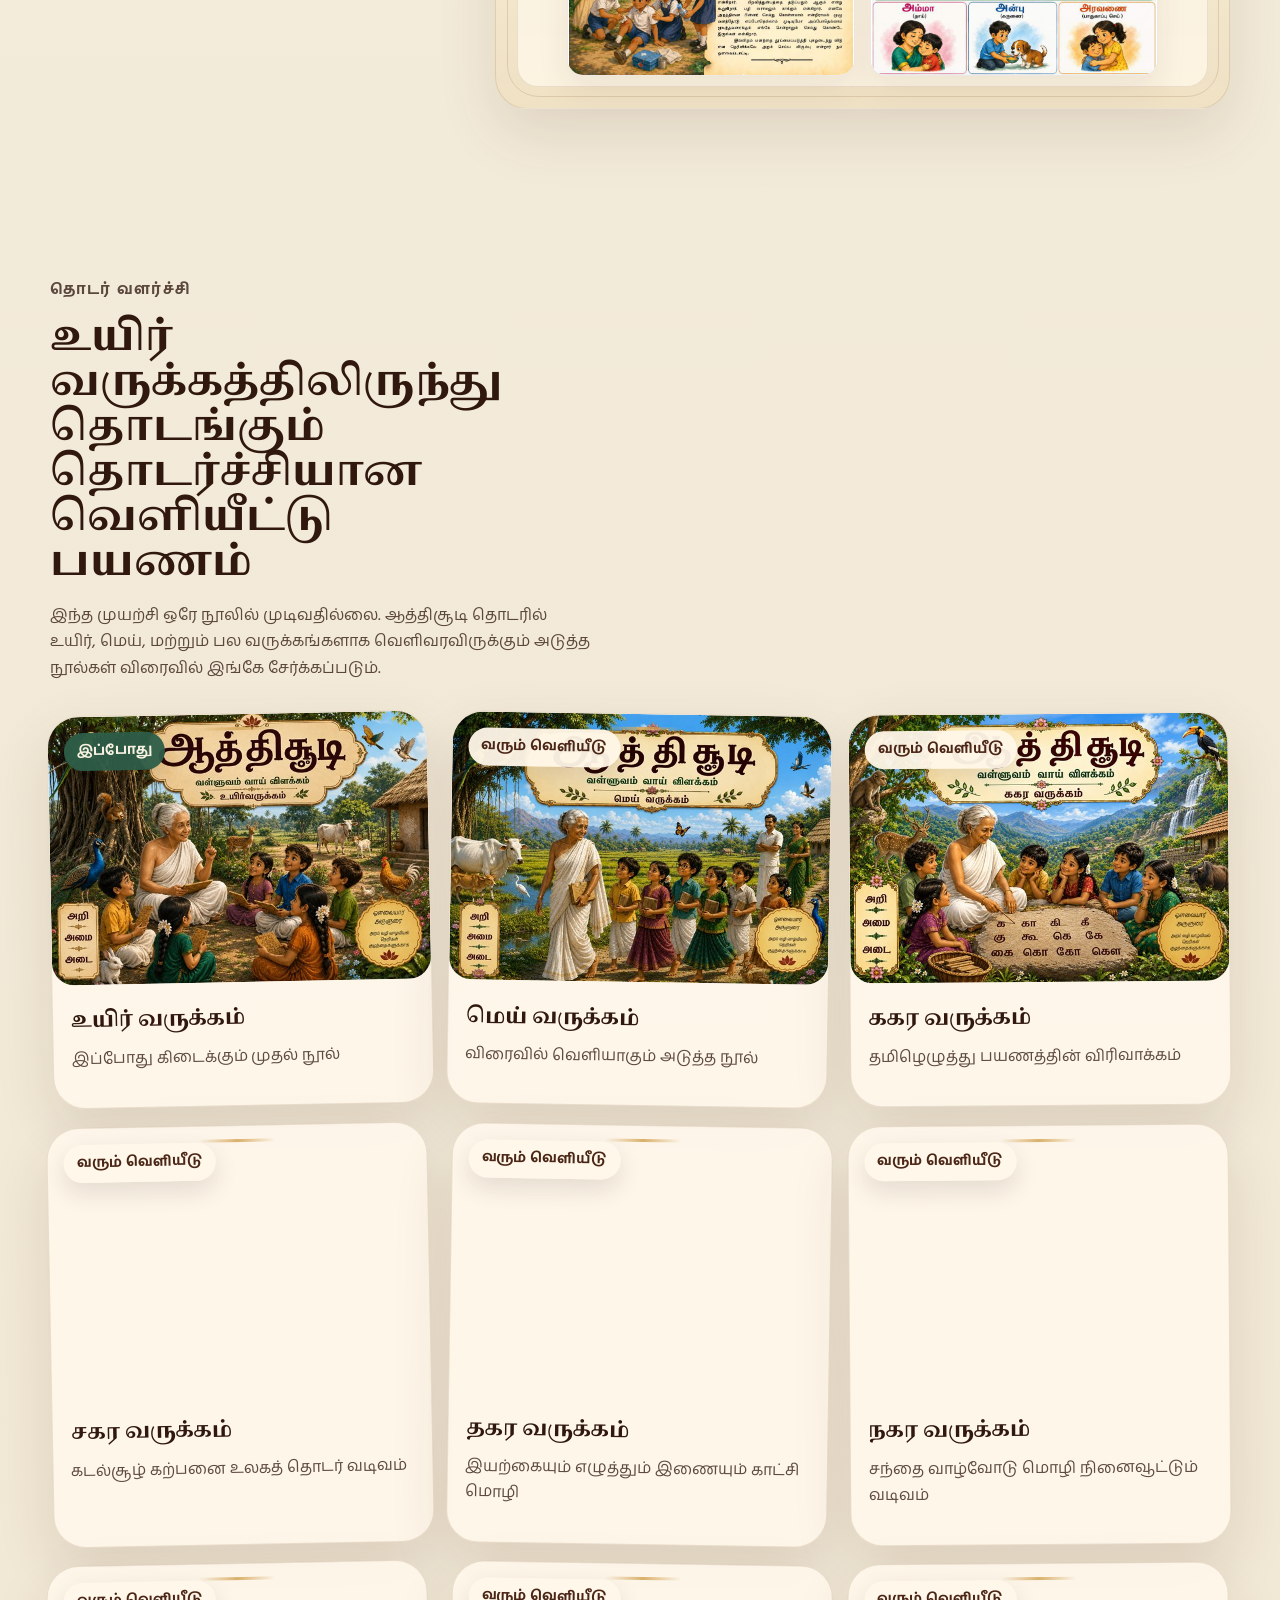
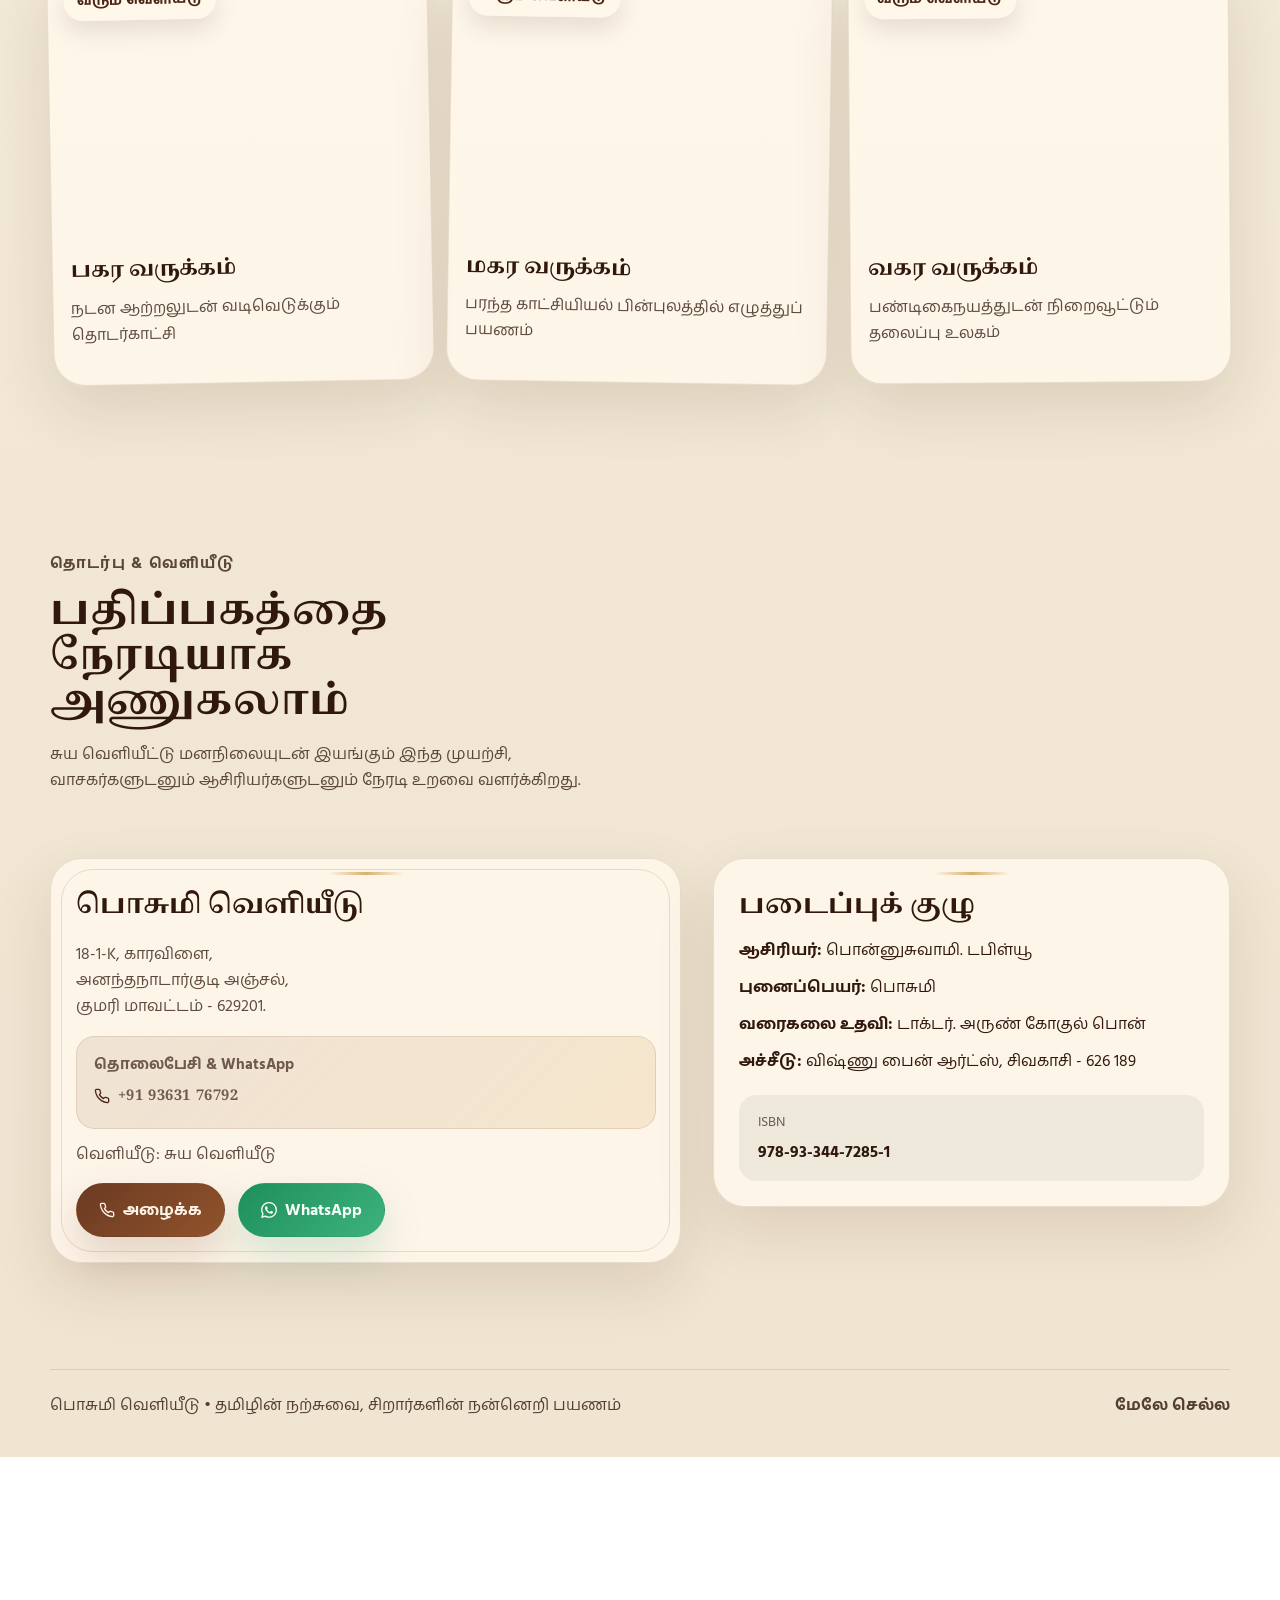
==== commit 6156f60f: "Improve Tamil title and mobile preview UX" ====
--- a/index.html
+++ b/index.html
@@ -21,7 +21,7 @@
   <noscript><link href="https://fonts.googleapis.com/css2?family=Hind+Madurai:wght@400;600;700&family=Noto+Serif+Tamil:wght@600;700&display=swap" rel="stylesheet"></noscript>
   <link rel="icon" type="image/png" sizes="64x64" href="assets/generated/favicon-64.png">
   <link rel="apple-touch-icon" sizes="180x180" href="assets/generated/favicon-180.png">
-  <link rel="manifest" href="manifest.webmanifest?v=20260907g">
+  <link rel="manifest" href="manifest.webmanifest?v=20260908a">
   <meta property="og:locale" content="ta_IN">
   <meta property="og:type" content="website">
   <meta property="og:site_name" content="பொசுமி வெளியீடு">
@@ -115,8 +115,8 @@
       ]
     }
   </script>
-  <link rel="stylesheet" href="styles.css?v=20260907g">
-  <script src="script.js?v=20260907g" defer></script>
+  <link rel="stylesheet" href="styles.css?v=20260908a">
+  <script src="script.js?v=20260908a" defer></script>
 </head>
 <body>
   <a class="skip-link" href="#main-content">உள்ளடக்கத்திற்குச் செல்ல</a>
--- a/styles.css
+++ b/styles.css
@@ -1863,17 +1863,17 @@
   }
 
   .pdf-inline-viewer {
-    grid-auto-flow: column;
-    grid-auto-columns: minmax(84%, 1fr);
-    overflow-x: auto;
+    grid-template-columns: 1fr;
+    overflow: visible;
     gap: 0.75rem;
-    padding-bottom: 0.25rem;
-    scroll-snap-type: x mandatory;
-    overscroll-behavior-x: contain;
+    padding-bottom: 0;
+    scroll-snap-type: none;
+    overscroll-behavior-x: auto;
   }
 
   .pdf-page {
-    scroll-snap-align: start;
+    max-width: none;
+    scroll-snap-align: none;
   }
 
   .stats-strip,
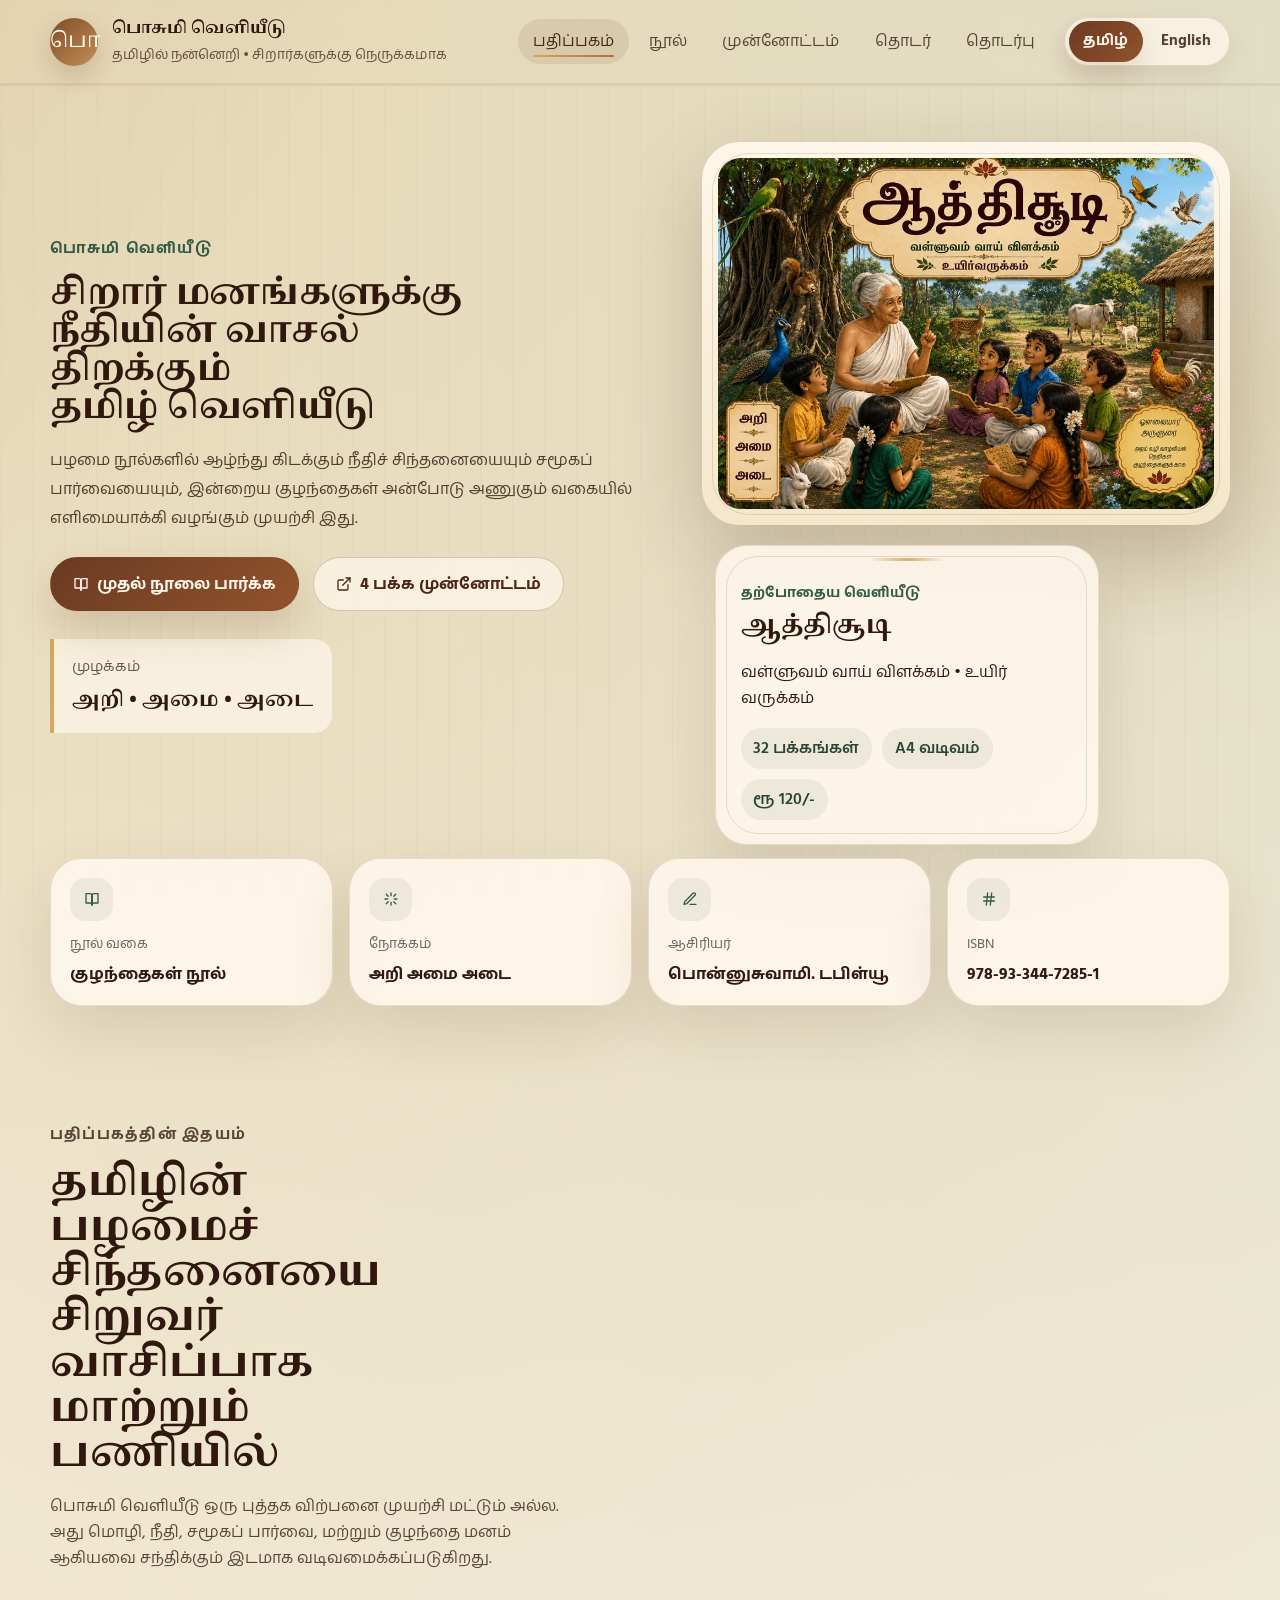
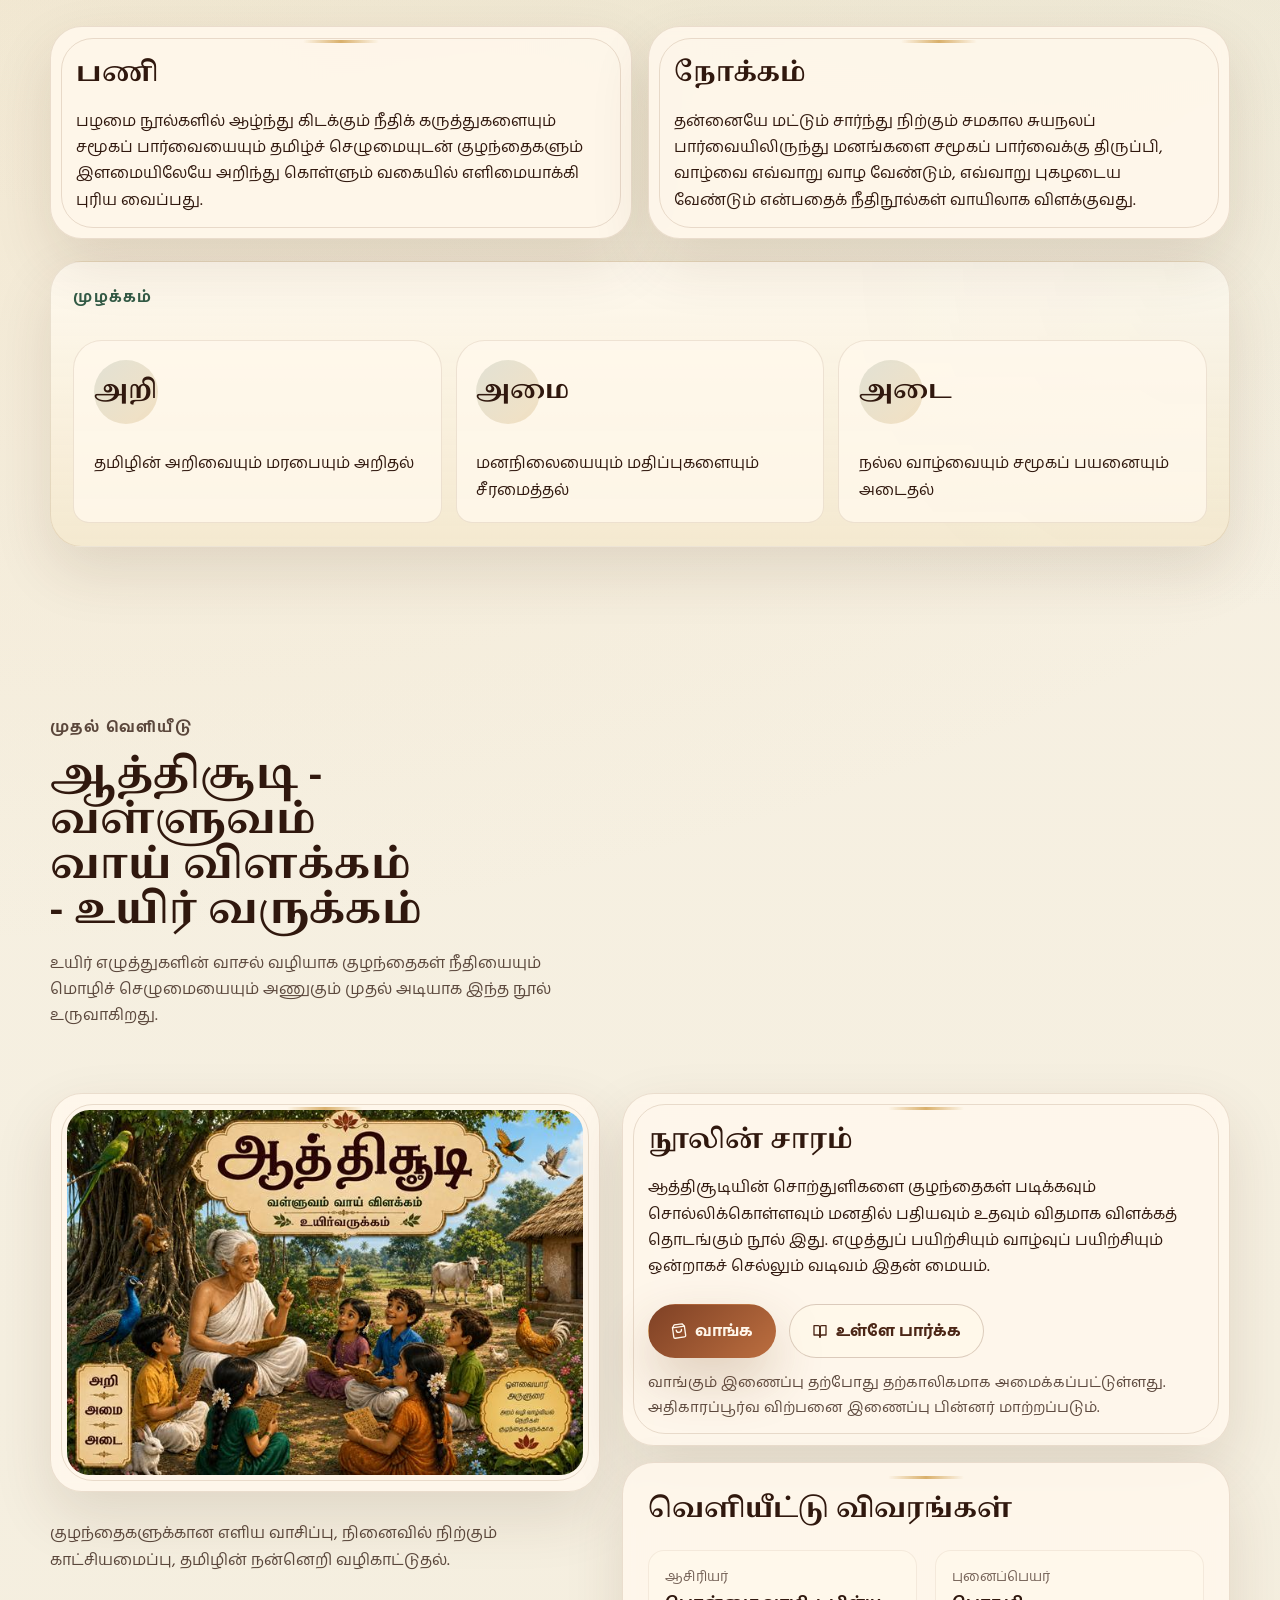
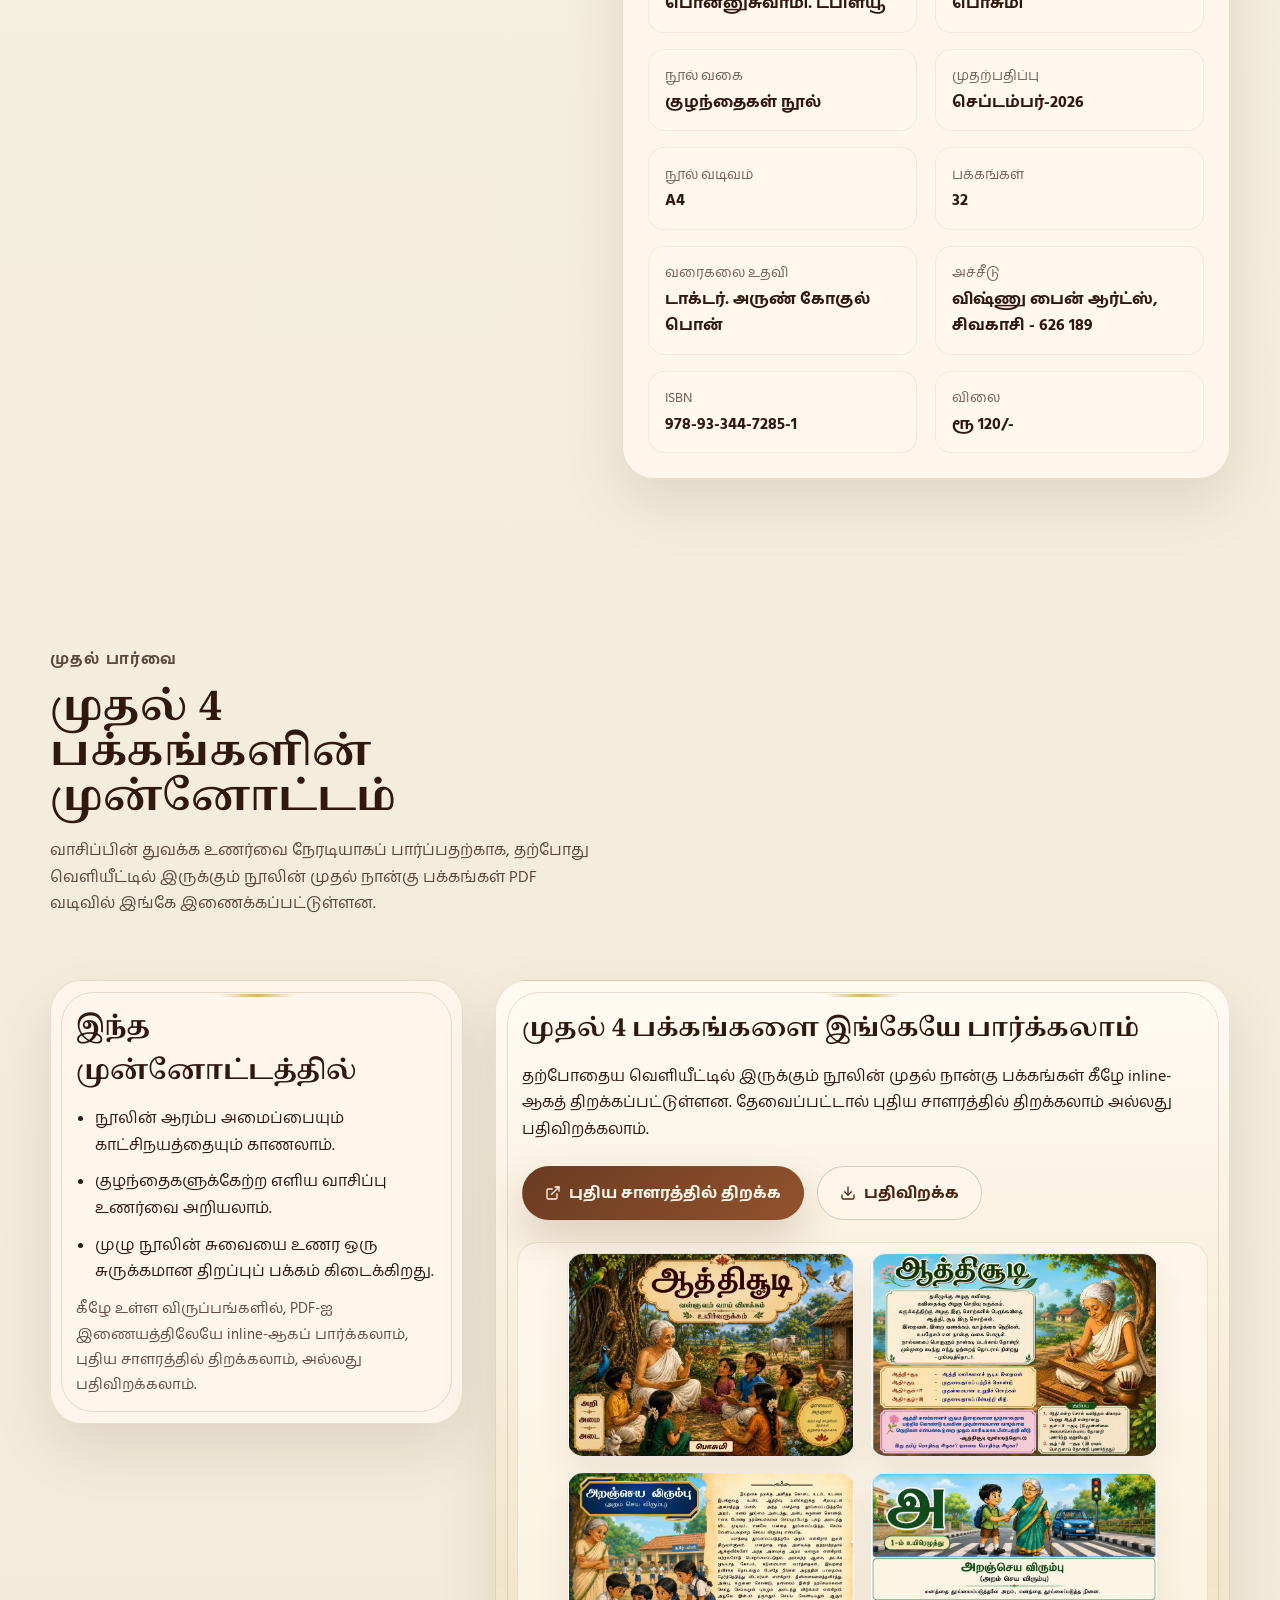
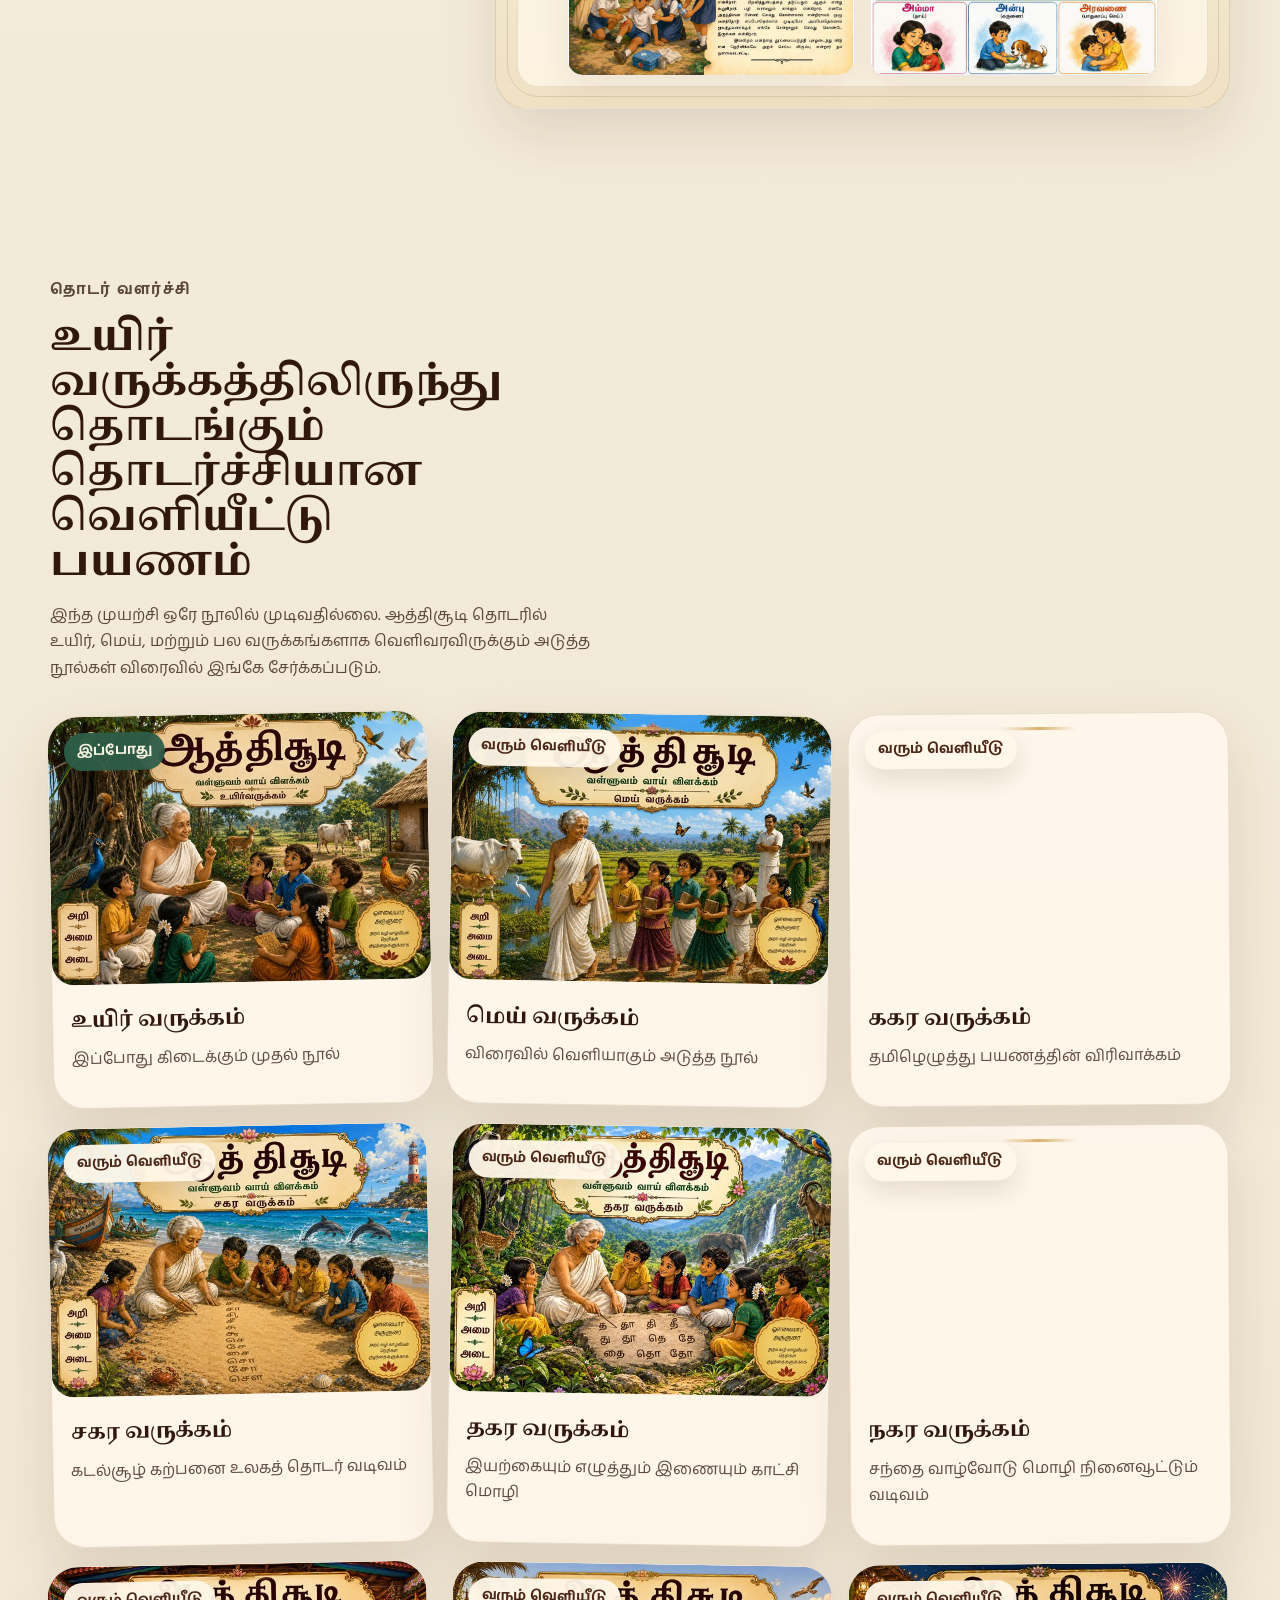
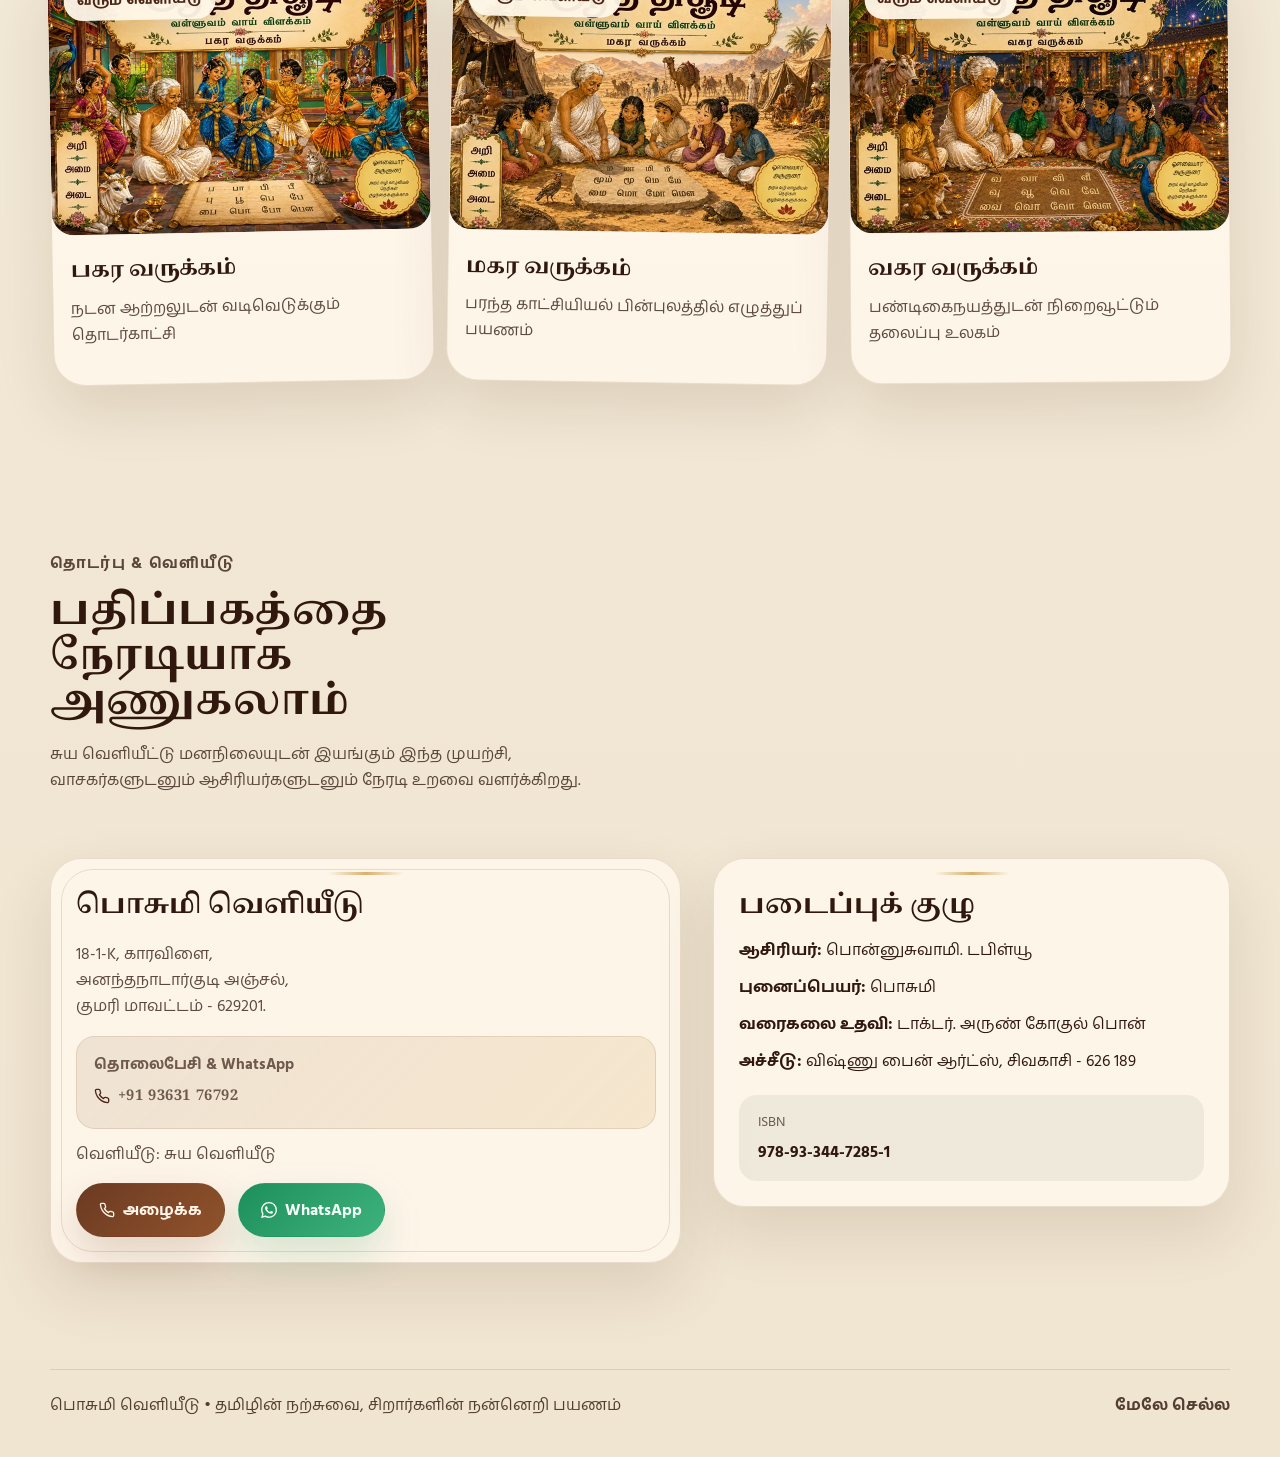
==== commit dac377c5: "Link to actual product" ====
--- a/index.html
+++ b/index.html
@@ -97,7 +97,7 @@
             "priceCurrency": "INR",
             "price": "120",
             "availability": "https://schema.org/InStock",
-            "url": "https://example.com/posumiveliyeedu-buy"
+            "url": "https://charmfashionjewels.in/products/%E0%AE%86%E0%AE%A4%E0%AF%8D%E0%AE%A4%E0%AE%BF%E0%AE%9A%E0%AF%8D%E0%AE%9A%E0%AF%82%E0%AE%9F%E0%AE%BF-aathichudi-tamil-children-s-book-moral-stories-life-lessons-tamil-learning-for-kids"
           },
           "author": {
             "@type": "Person",
@@ -324,7 +324,7 @@
                 <h3>நூலின் சாரம்</h3>
                 <p>ஆத்திசூடியின் சொற்துளிகளை குழந்தைகள் படிக்கவும் சொல்லிக்கொள்ளவும் மனதில் பதியவும் உதவும் விதமாக விளக்கத் தொடங்கும் நூல் இது. எழுத்துப் பயிற்சியும் வாழ்வுப் பயிற்சியும் ஒன்றாகச் செல்லும் வடிவம் இதன் மையம்.</p>
                 <div class="action-row">
-                  <a class="button button-primary button-buy" href="https://example.com/posumiveliyeedu-buy" target="_blank" rel="noopener" aria-label="வாங்கும் தற்காலிக இணைப்பு" data-magnetic="true"><svg class="ui-icon" aria-hidden="true"><use href="#icon-shopping-bag"></use></svg><span>வாங்க</span></a>
+                  <a class="button button-primary button-buy" href="https://charmfashionjewels.in/products/%E0%AE%86%E0%AE%A4%E0%AF%8D%E0%AE%A4%E0%AE%BF%E0%AE%9A%E0%AF%8D%E0%AE%9A%E0%AF%82%E0%AE%9F%E0%AE%BF-aathichudi-tamil-children-s-book-moral-stories-life-lessons-tamil-learning-for-kids" target="_blank" rel="noopener" aria-label="வாங்கும் தற்காலிக இணைப்பு" data-magnetic="true"><svg class="ui-icon" aria-hidden="true"><use href="#icon-shopping-bag"></use></svg><span>வாங்க</span></a>
                   <a class="button button-secondary button-book" href="#preview"><svg class="ui-icon" aria-hidden="true"><use href="#icon-book-open"></use></svg><span>உள்ளே பார்க்க</span></a>
                 </div>
                 <p class="small-note">வாங்கும் இணைப்பு தற்போது தற்காலிகமாக அமைக்கப்பட்டுள்ளது. அதிகாரப்பூர்வ விற்பனை இணைப்பு பின்னர் மாற்றப்படும்.</p>
